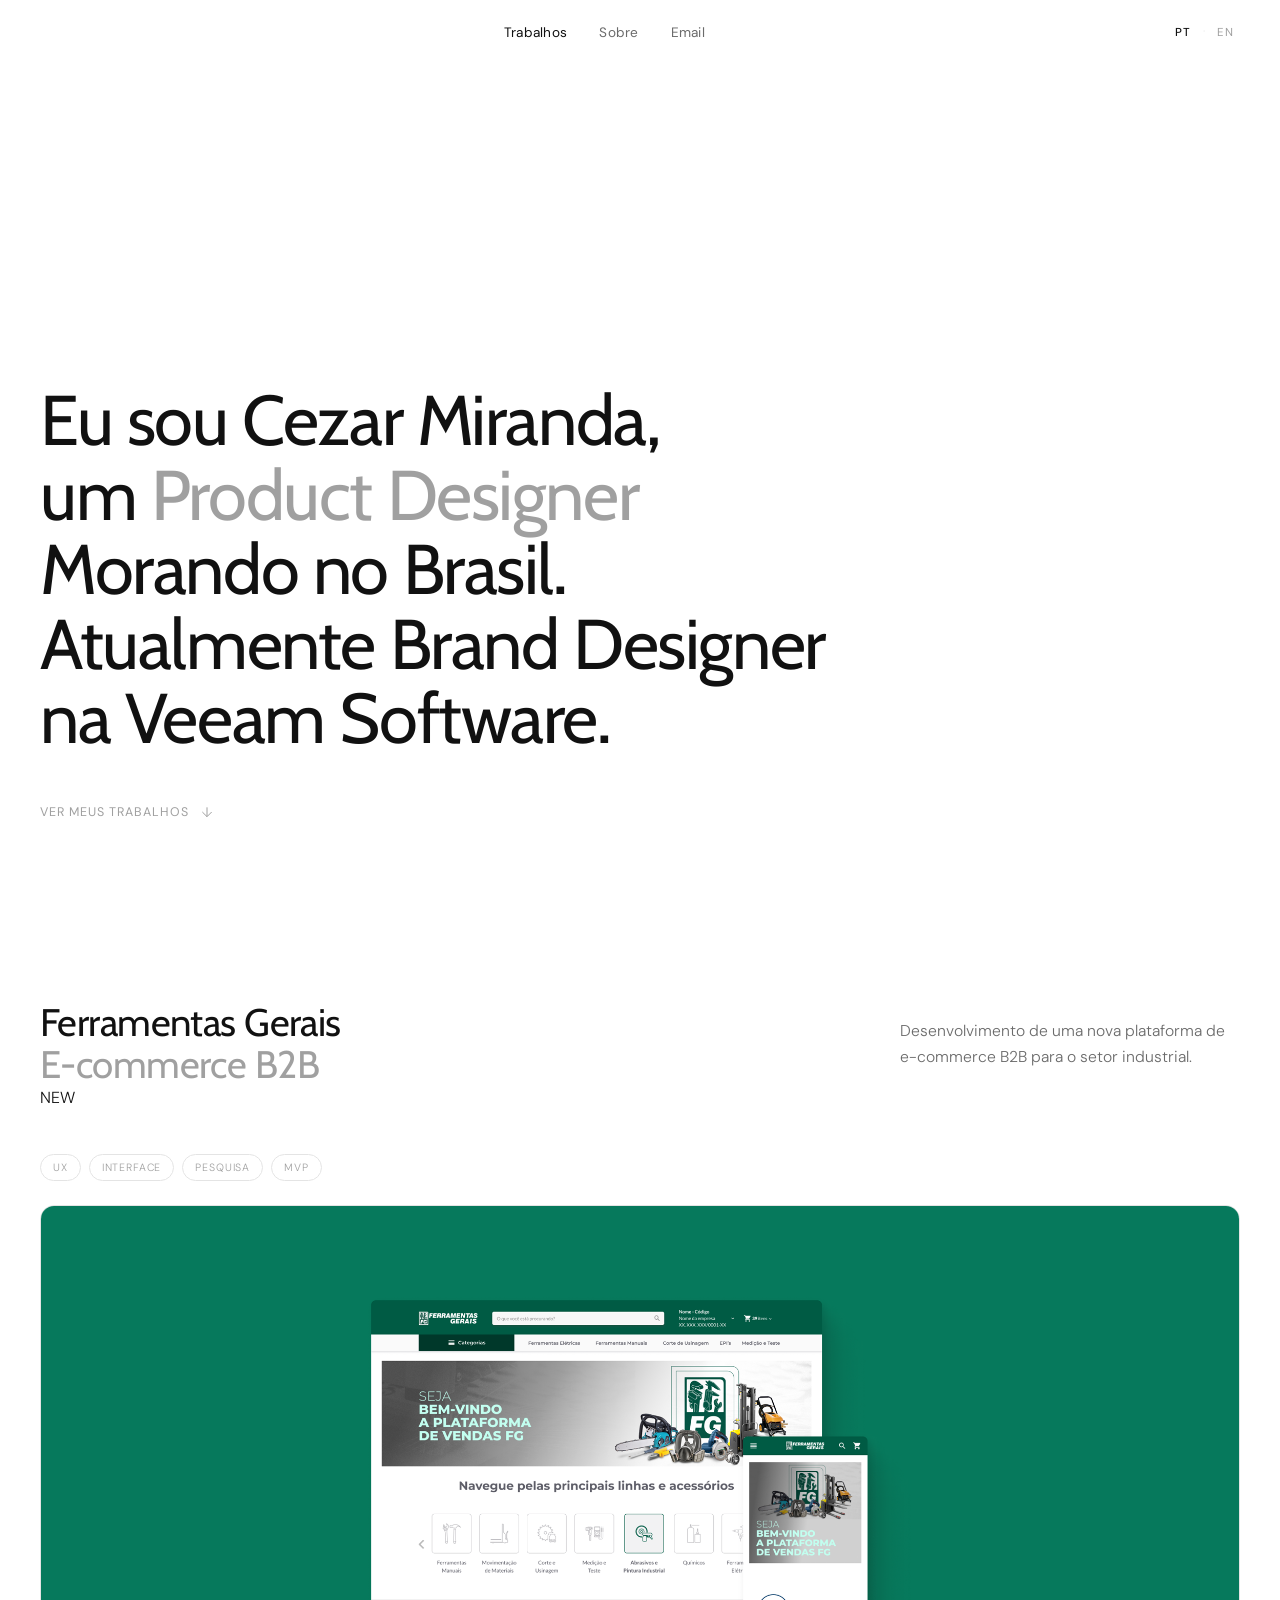
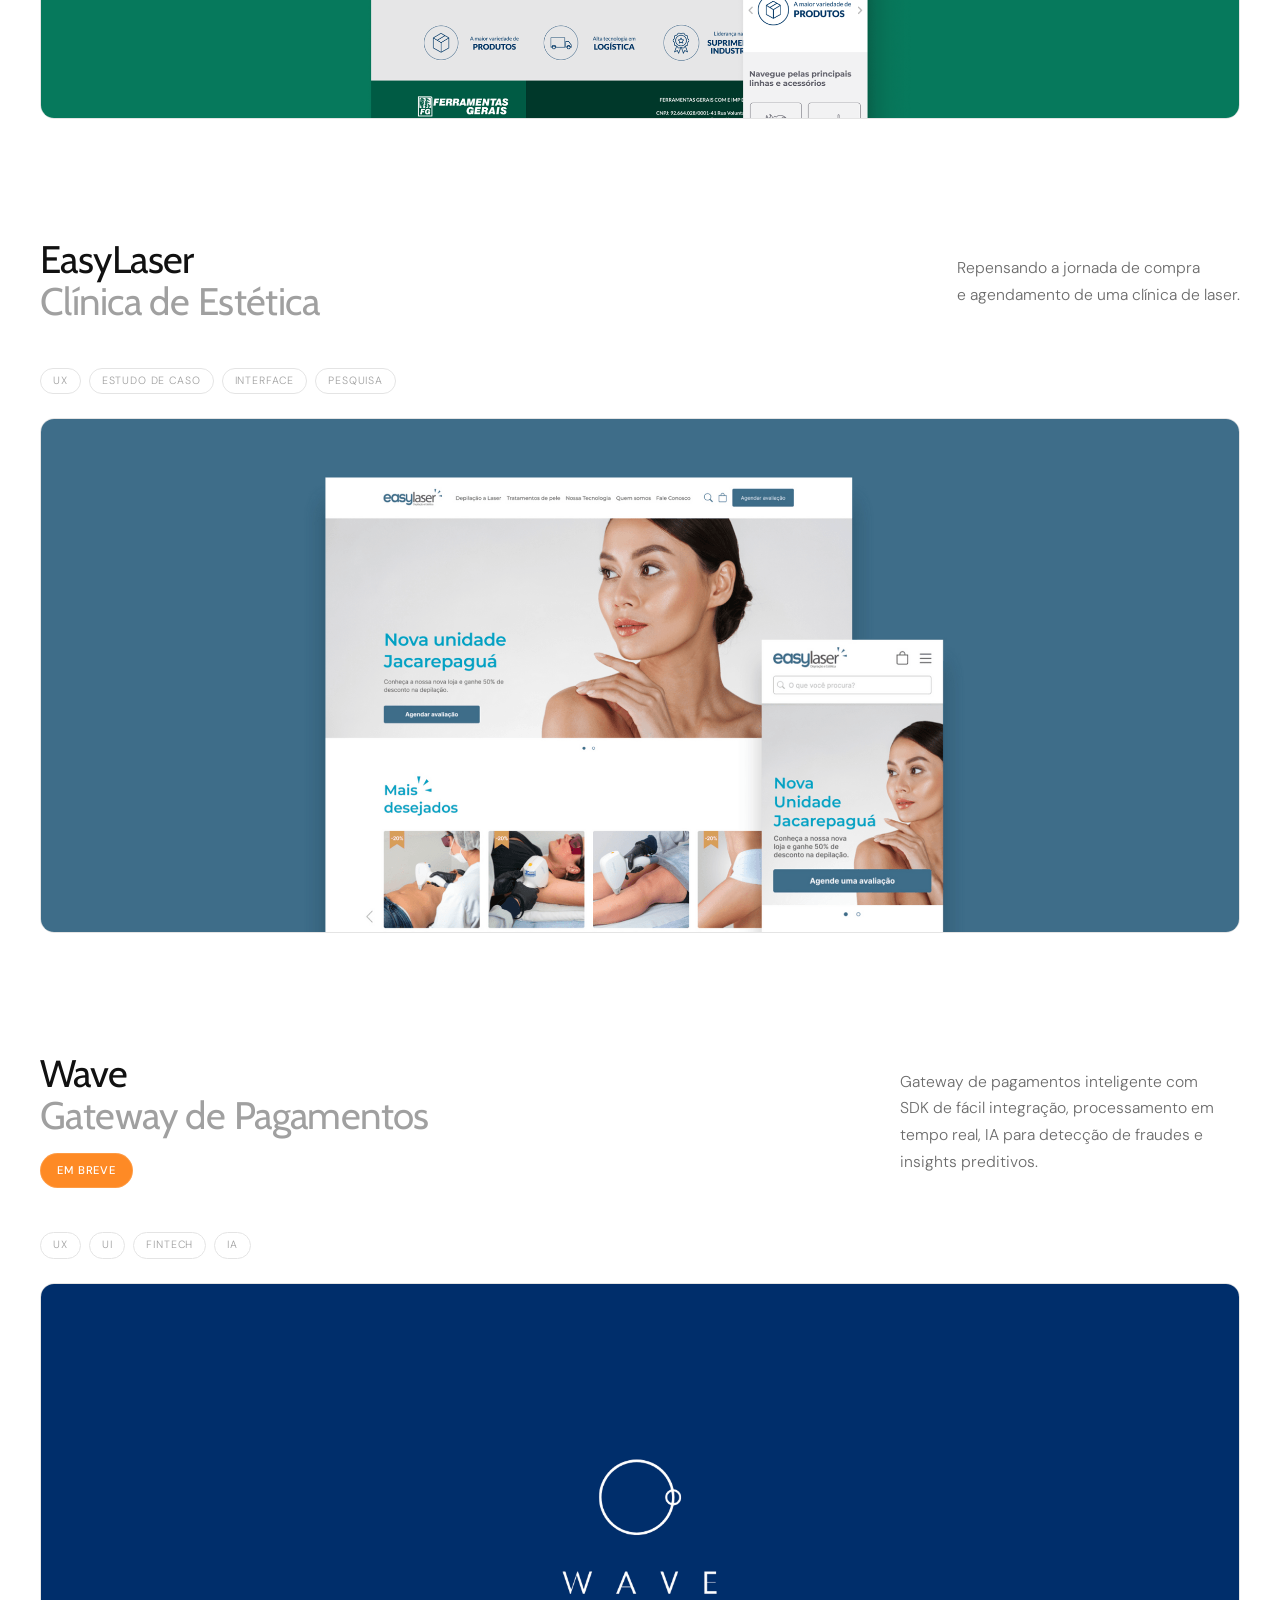
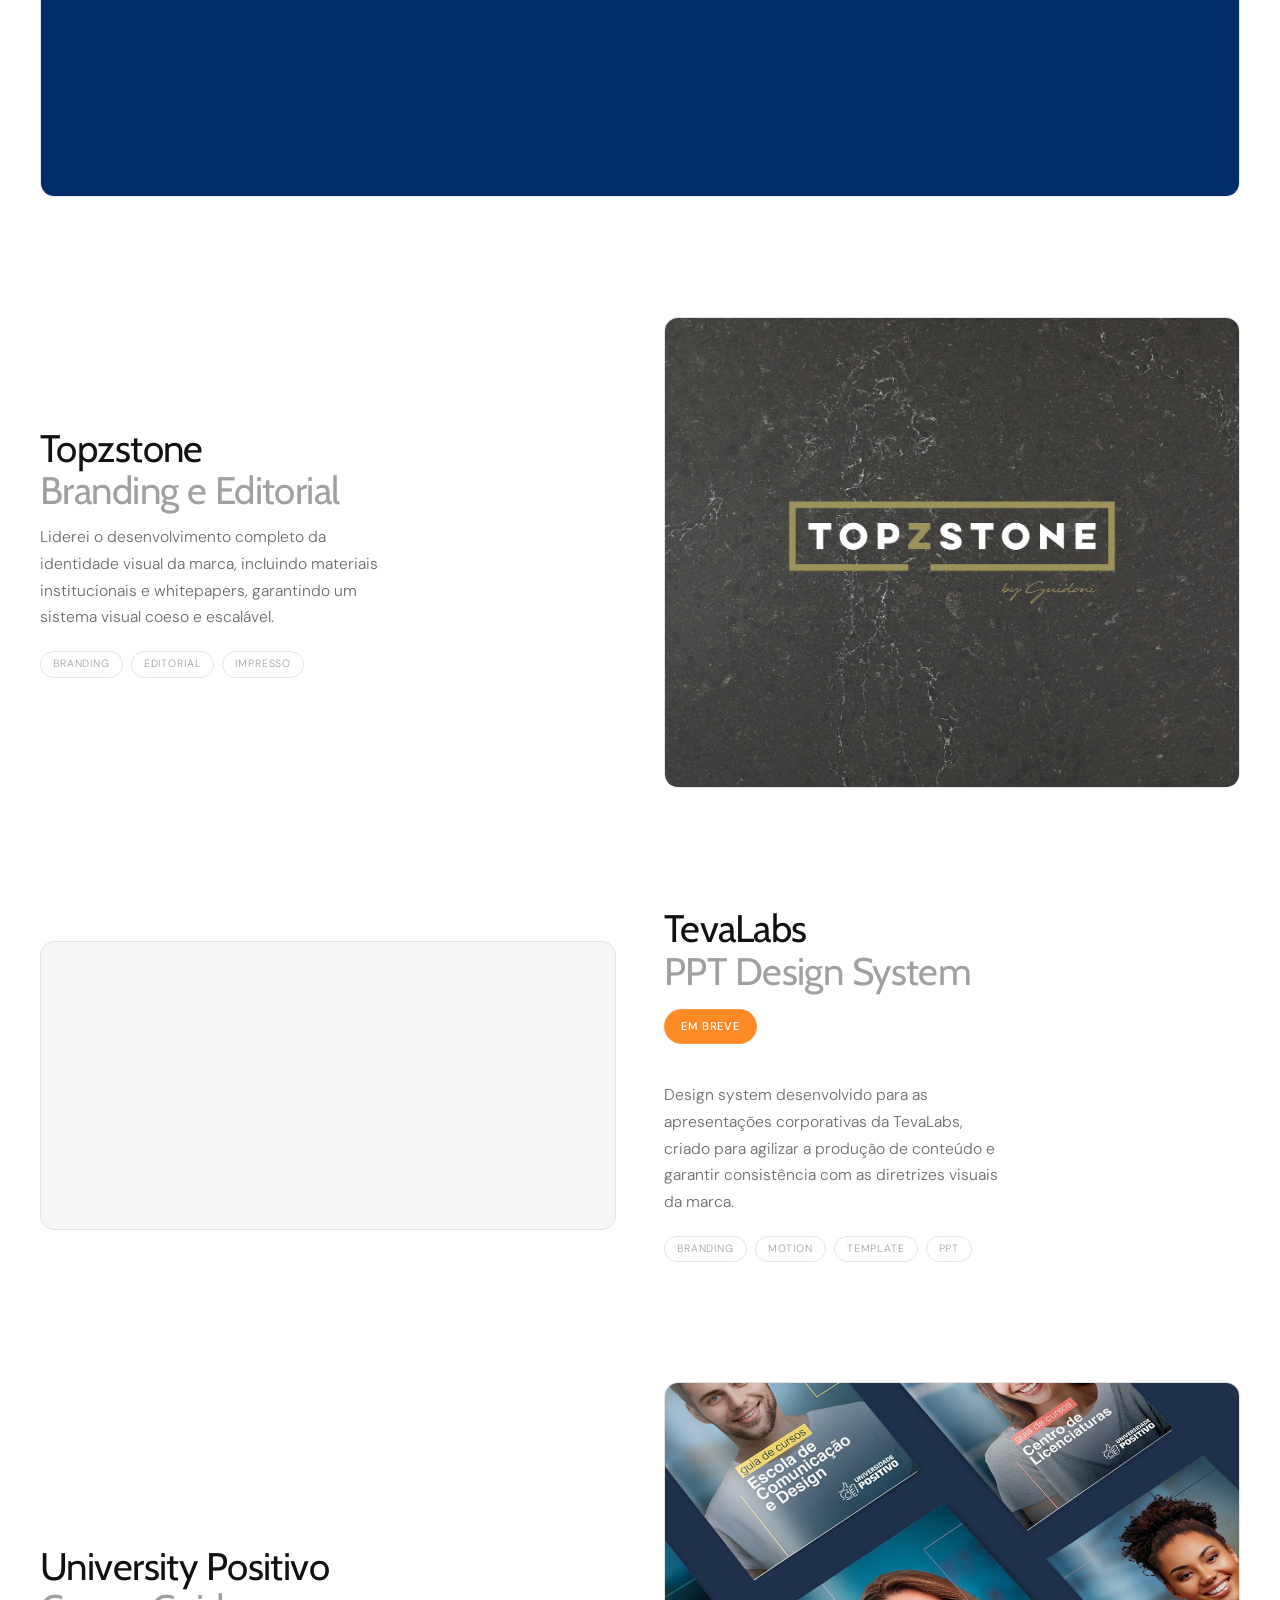
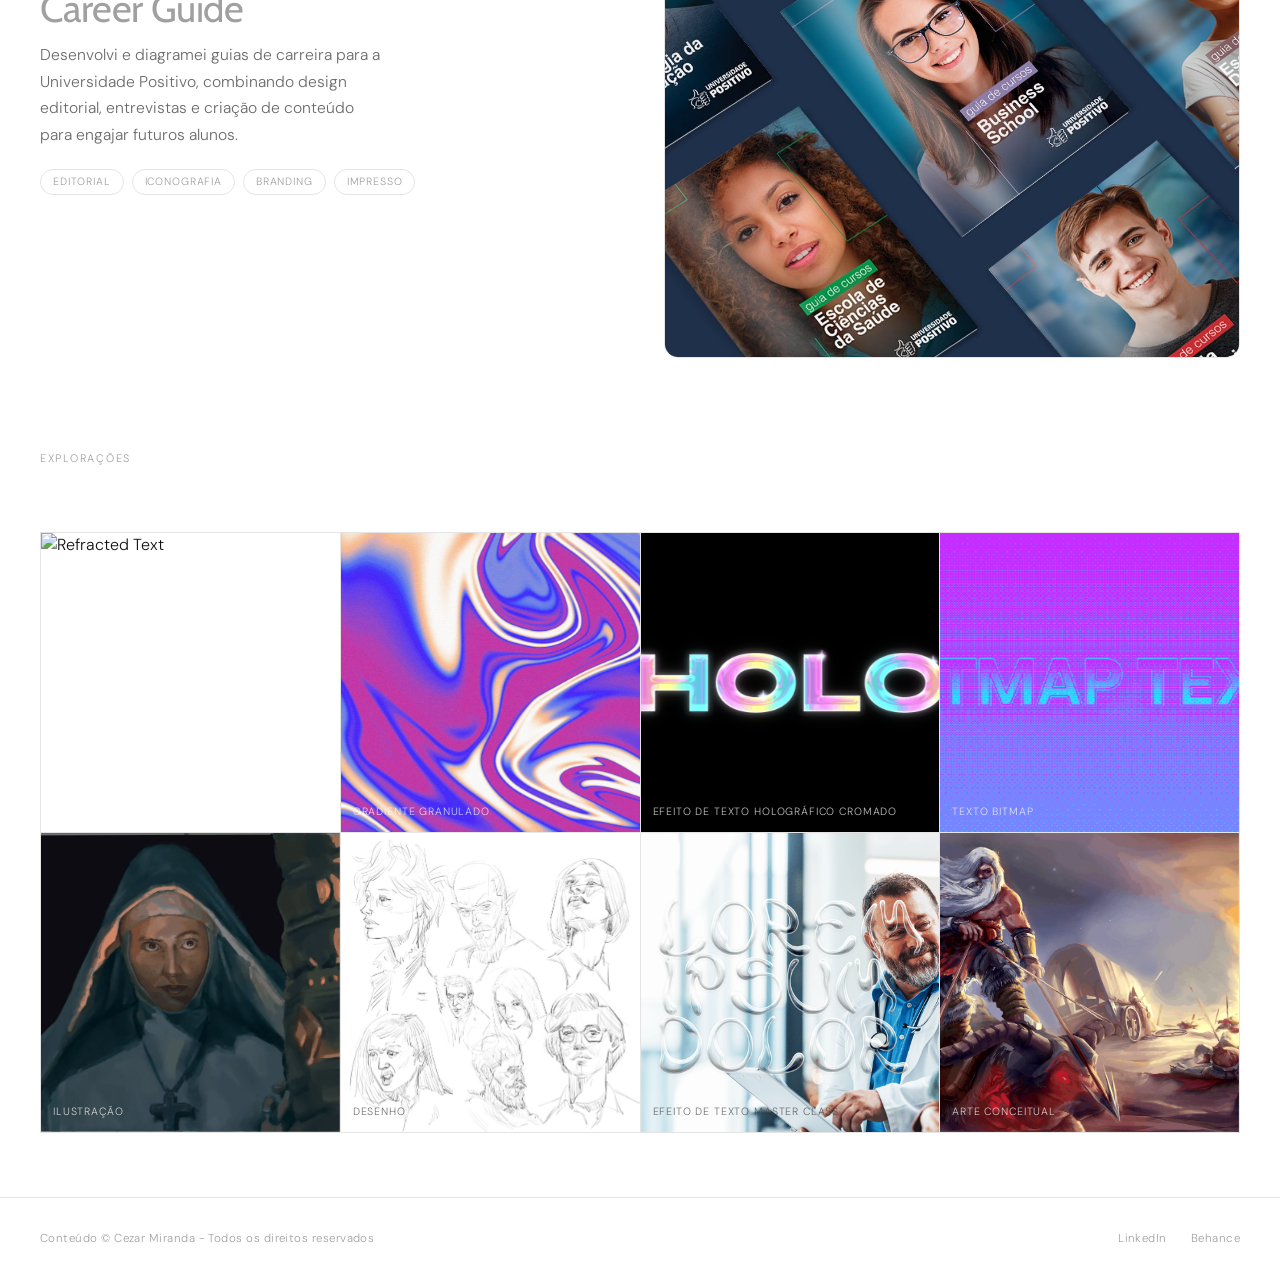
==== index.html @ 2b9a31f5 "Add files via upload" ====
<!DOCTYPE html><html lang="pt-BR"><head>
  <script>(function(){try{if((localStorage.getItem('lang')||'pt')==='en'){document.documentElement.classList.add('lang-en');document.documentElement.setAttribute('lang','en');}}catch(e){}})();</script>
  <link rel="icon" type="image/png" href="assets/img/favicon.ico">
  <meta charset="UTF-8">
  <meta name="viewport" content="width=device-width, initial-scale=1.0">
  <title>Cezar Miranda - Designer</title>

  <!-- Fontes -->
  <link rel="preconnect" href="https://fonts.googleapis.com">
  <link rel="preconnect" href="https://fonts.gstatic.com" crossorigin="">
  <link href="https://fonts.googleapis.com/css2?family=Cabin:wght@700&family=DM+Sans:ital,opsz,wght@0,9..40,300;0,9..40,400;0,9..40,500;1,9..40,300&display=swap" rel="stylesheet">

  <!-- CSS -->
  <link rel="stylesheet" href="assets/css/global.css">
  <link rel="stylesheet" href="assets/css/home.css">
</head>

<body>

  <!-- ─── NAV ──────────────────────────────────────────── -->
  <nav class="nav">
    <a href="index.html" class="nav__logo"></a>
    <ul class="nav__links">
      <li><a href="index.html" class="is-active"><span class="t-pt">Trabalhos</span><span class="t-en">Work</span></a></li>
      <li><a href="about.html"><span class="t-pt">Sobre</span><span class="t-en">About</span></a></li>
      <li><a href="mailto:cezar611@gmail.com">Email</a></li>
    </ul>
    <div class="lang-switch">
      <button type="button" data-lang="pt">PT</button>
      <span class="lang-switch__divider">·</span>
      <button type="button" data-lang="en">EN</button>
    </div>
    <button class="nav__hamburger" aria-label="Abrir menu">
      <span></span><span></span><span></span>
    </button>
  </nav>

  <div class="nav-mobile" id="mobileMenu">
    <a href="index.html"><span class="t-pt">Trabalhos</span><span class="t-en">Work</span></a>
    <a href="about.html"><span class="t-pt">Sobre</span><span class="t-en">About</span></a>
    <a href="mailto:cezar611@gmail.com">Email</a>
    <div class="lang-switch">
      <button type="button" data-lang="pt">PT</button>
      <span class="lang-switch__divider">·</span>
      <button type="button" data-lang="en">EN</button>
    </div>
  </div>

  <!-- ─── HERO ─────────────────────────────────────────── -->
  <section class="hero">
    <h1 class="hero__title t-serif-xl">
      <span class="t-pt">Eu sou Cezar Miranda,<br> um</span>
      <span class="t-en">I'm Cezar Miranda,<br> a</span>
      <span id="typing" class="highlight">Brand Designer</span>
      <span class="t-pt"><br>Morando no Brasil.
      Atualmente Brand Designer na Veeam Software.</span>
      <span class="t-en"><br>Living in Brazil.
      Currently a Brand Designer at Veeam Software.</span>
    </h1>
    <button class="hero__scroll" aria-label="Ver trabalhos">
      <span class="t-pt">Ver meus trabalhos</span>
      <span class="t-en">Explore my works</span>
      <svg viewBox="0 0 24 24" fill="none" stroke="currentColor" stroke-width="1.5" aria-hidden="true">
        <path d="M12 5v14M5 12l7 7 7-7"></path>
      </svg>
    </button>
  </section>

  <!-- ─── PROJECTS ──────────────────────────────────────── -->
  <p class="section-label" id="work"></p>
  <section class="projects">

    <!-- 01 - destaque full width -->
    <a href="pages/case_ferramentasgerais.html" class="project-item project-item--featured reveal">
      <div class="project-item__meta">
        <div>

          <h2 class="project-item__title t-serif-md">Ferramentas Gerais <br>
            <span class="highlight t-pt">E-commerce B2B</span>
            <span class="highlight t-en">B2B E-commerce</span>
          </h2>
          <span class="new-badge">NEW</span>
        </div>
        <p class="project-item__desc t-pt">Desenvolvimento de uma nova plataforma de e-commerce B2B para o setor industrial.</p>
        <p class="project-item__desc t-en">Built a new B2B e-commerce platform for the industrial sector.</p>
      </div>
      <div class="project-item__tags">
        <span class="tag">UX</span>
        <span class="tag">Interface</span>
        <span class="tag t-pt">Pesquisa</span>
        <span class="tag t-en">Research</span>
        <span class="tag">MVP</span>
      </div>
      <div class="placeholder">
        <img src="assets/img/punch_out_header.png" alt="Projeto">
      </div>


    </a>

    <!-- 02 - destaque full width -->
    <a href="pages/case_easylaser.html" class="project-item project-item--featured reveal">
      <div class="project-item__meta">

        <div>
          <h2 class="project-item__title t-serif-md">EasyLaser<br>
            <span class="highlight t-pt">Clínica de Estética</span>
            <span class="highlight t-en">Aesthetics Clinic</span>
          </h2>
        </div>

        <p class="project-item__desc t-pt">
          Repensando a jornada de compra<br>e agendamento de uma clínica de laser.
        </p>
        <p class="project-item__desc t-en">
          Rethinking the purchase and booking<br>journey for a laser aesthetics clinic.
        </p>

      </div>
      <div class="project-item__tags">
        <span class="tag">UX</span>
        <span class="tag t-pt">Estudo de Caso</span>
        <span class="tag t-en">Study Case</span>
        <span class="tag">Interface</span>
        <span class="tag t-pt">Pesquisa</span>
        <span class="tag t-en">Research</span>

      </div>
      <div class="placeholder">
        <img src="assets/img/image_header.png" alt="Projeto">
      </div>
    </a>

    <!-- 03 - destaque full width -->
    <a href="pages/case_wave.html" class="project-item project-item--featured is-soon reveal">
      <div class="project-item__meta">

        <div>
          <h2 class="project-item__title t-serif-md">Wave <br>
            <span class="highlight t-pt">Gateway de Pagamentos</span>
            <span class="highlight t-en">Payment Gateway</span>
          </h2>
          <span class="soon-badge"><span class="t-pt">Em breve</span><span class="t-en">Soon</span></span>
        </div>

        <p class="project-item__desc t-pt">
          Gateway de pagamentos inteligente com SDK de fácil integração, processamento em tempo real, IA para detecção de fraudes e insights preditivos.
        </p>
        <p class="project-item__desc t-en">
          An intelligent payment gateway with an easy-to-integrate SDK, real-time
          processing, AI-powered fraud detection, and predictive insights.
        </p>

      </div>
      <div class="project-item__tags">
        <span class="tag">UX</span>
        <span class="tag">UI</span>
        <span class="tag">Fintech</span>
        <span class="tag t-pt">IA</span>
        <span class="tag t-en">AI</span>
      </div>
      <div class="placeholder">
        <img src="assets/img/wave_header.png" alt="Projeto">
      </div>
    </a>

    <!-- 04 -->
    <a href="pages/case_topzstone.html" class="project-item reveal">
      <div class="project-item__meta">
        <h2 class="project-item__title t-serif-md">Topzstone <br>
          <span class="highlight t-pt">Branding e Editorial</span>
          <span class="highlight t-en">Branding and Editorial</span>
        </h2>
        <p class="project-item__desc t-pt">Liderei o desenvolvimento completo da identidade visual da marca, incluindo materiais institucionais e whitepapers, garantindo um sistema visual coeso e escalável.</p>
        <p class="project-item__desc t-en">Led the full visual identity development for the brand, including collaterals and
          whitepapers, ensuring a cohesive and scalable visual system.</p>
        <div class="project-item__tags">
          <span class="tag t-pt">Branding</span>
          <span class="tag t-en">Branding</span>
          <span class="tag t-pt">Editorial</span>
          <span class="tag t-en">Editorial</span>
          <span class="tag t-pt">Impresso</span>
          <span class="tag t-en">Print</span>
        </div>
      </div>
      <div class="placeholder">
        <img src="assets/img/topsztone_01.jpg" alt="Projeto">

      </div>
    </a>

    <!-- 05 - imagem à esquerda -->
    <a href="pages/case_tevalabs.html" class="project-item project-item--img-first is-soon reveal">
      <div class="placeholder">
        <video autoplay="" muted="" loop="" playsinline="">
          <source src="assets/img/deck_review_case.mp4" type="video/mp4">
        </video>
      </div>
      <div class="project-item__meta">

        <h2 class="project-item__title t-serif-md">TevaLabs<br><span class="highlight">PPT Design System</span> </h2>
        <span class="soon-badge"><span class="t-pt">Em breve</span><span class="t-en">Soon</span></span>
        <p class="project-item__desc t-pt"><br>Design system desenvolvido para as apresentações corporativas da TevaLabs, criado para agilizar a produção de conteúdo e garantir consistência com as diretrizes visuais da marca.</p>
        <p class="project-item__desc t-en"><br>Design system developed for TevaLabs corporate presentations, created to
          streamline content production while ensuring consistency with the brand's visual guidelines.</p>
        <div class="project-item__tags">
          <span class="tag t-pt">Branding</span>
          <span class="tag t-en">Branding</span>
          <span class="tag t-pt">Motion</span>
          <span class="tag t-en">Motion</span>
          <span class="tag t-pt">Template</span>
          <span class="tag t-en">Template</span>
          <span class="tag">PPT</span>
        </div>
      </div>
    </a>

    <!-- 06 -->
    <a href="pages/case_positivo.html" class="project-item reveal">
      <div class="project-item__meta">

        <h2 class="project-item__title t-serif-md">University Positivo <br><span class="highlight">Career Guide</span>
        </h2>
        <p class="project-item__desc t-pt">Desenvolvi e diagramei guias de carreira para a Universidade Positivo, combinando design editorial, entrevistas e criação de conteúdo para engajar futuros alunos.</p>
        <p class="project-item__desc t-en">Designed and developed course guides for Universidade Positivo, combining
          editorial design, interviews, and content creation to engage prospective students.</p>
        <div class="project-item__tags">
          <span class="tag t-pt">Editorial</span>
          <span class="tag t-en">Editorial</span>
          <span class="tag t-pt">Iconografia</span>
          <span class="tag t-en">Iconography</span>
          <span class="tag">Branding</span>
          <span class="tag t-pt">Impresso</span>
          <span class="tag t-en">Print</span>
        </div>
      </div>
      <div class="placeholder">
        <img src="assets/img/positivo_01.jpg" alt="Positivo">
      </div>
    </a>
  </section>

  <!-- ─── VISUAL FEED ────────────────────────────────────── -->
  <div class="reveal">
    <p class="section-label t-pt">Explorações</p>
    <p class="section-label t-en">Explorations</p>
  </div>
  <section class="feed">
    <div class="feed__grid">
      <div class="feed__cell reveal">
        <div class="feed__cell-bg">

          <img src="assets/img/refracted_text.png" alt="Refracted Text">

        </div><span class="feed__cell-label t-pt">Texto Refratado</span><span class="feed__cell-label t-en">Refracted text</span>

      </div>
      <div class="feed__cell reveal">
        <div class="feed__cell-bg">
          <img src="assets/img/grainy_gradient_short_simple.png" alt="Grainy Gradient">

        </div><span class="feed__cell-label t-pt">Gradiente Granulado</span><span class="feed__cell-label t-en">Grainy Gradient</span>
      </div>
      <div class="feed__cell reveal">
        <div class="feed__cell-bg">
          <img src="assets/img/holographic_%20chrome_text%20Effect.png" alt="Holographic Chrome Text Effect">

        </div><span class="feed__cell-label t-pt">Efeito de Texto Holográfico Cromado</span><span class="feed__cell-label t-en">Holographic Chrome Text Effect</span>
      </div>
      <div class="feed__cell reveal">
        <div class="feed__cell-bg">
          <img src="assets/img/bitmap_text.png" alt="bitmap text">

        </div><span class="feed__cell-label t-pt">Texto Bitmap</span><span class="feed__cell-label t-en">Bitmap Text</span>
      </div>
      <div class="feed__cell reveal">
        <div class="feed__cell-bg">
          <img src="assets/img/11_movie%20copy.png" alt="Refracted Text">

        </div><span class="feed__cell-label t-pt">Ilustração</span><span class="feed__cell-label t-en">Illustration</span>
      </div>
      <div class="feed__cell reveal">
        <div class="feed__cell-bg">
          <img src="assets/img/draw.png" alt="Draw">

        </div><span class="feed__cell-label t-pt" style="color: rgb(66, 66, 66);">Desenho</span><span class="feed__cell-label t-en" style="color: rgb(66, 66, 66);">Draw</span>
      </div>
      <div class="feed__cell reveal">
        <div class="feed__cell-bg">
          <img src="assets/img/master_class_text_effect%201.png" alt="master_class_text_effect 1">

        </div><span class="feed__cell-label t-pt" style="color: rgb(66, 66, 66);">Efeito de Texto Master Class</span><span class="feed__cell-label t-en" style="color: rgb(66, 66, 66);">Master Class Text Effect</span>
      </div>
      <div class="feed__cell reveal">
        <div class="feed__cell-bg">
          <img src="assets/img/anao.png" alt="Concept art">

        </div><span class="feed__cell-label t-pt">Arte Conceitual</span><span class="feed__cell-label t-en">Concept art</span>
      </div>
    </div>
  </section>

  <!-- ─── FOOTER ────────────────────────────────────────── -->
  <footer class="footer reveal">
    <p class="t-pt">Conteúdo © Cezar Miranda - Todos os direitos reservados</p>
    <p class="t-en">Content © Cezar Miranda - All rights reserved</p>
    <ul class="footer__links">
      <li><a href="https://www.linkedin.com/in/cezarrm/">LinkedIn</a></li>
      <li><a href="https://www.behance.net/cezarrm">Behance</a></li>
    </ul>
  </footer>
  <div class="lightbox" id="lightbox">
    <button type="button" class="lightbox__close" aria-label="Fechar">
      <svg viewBox="0 0 24 24" fill="none" stroke="currentColor" stroke-width="1.5" aria-hidden="true">
        <path d="M6 6l12 12M18 6L6 18"></path>
      </svg>
    </button>
    <img src="" alt="">
  </div>
  <div class="cursor-progress">
    <span class="t-pt">Em breve</span>
    <span class="t-en">Soon</span>
  </div>
  <script src="assets/js/main.js"></script>
  <script src="assets/js/i18n.js"></script>
</body></html>
---- assets/css/global.css ----
/* ============================================================
   global.css — Base compartilhada entre todas as páginas
   ============================================================ */

/* ─── RESET ──────────────────────────────────────────────── */
*,
*::before,
*::after {
  box-sizing: border-box;
  margin: 0;
  padding: 0;
}

/* ─── TOKENS ─────────────────────────────────────────────── */
:root {
  /* Cores */
  --bg: #FFFFFF;
  --bg-subtle: #F7F7F7;
  --bg-muted: #EFEFEF;
  --border: #E4E4E4;
  --text: #111111;
  --text-sec: #6B6B6B;
  --text-ter: #A0A0A0;

  /* Tipografia */
  --serif: 'Cabin', sans-serif;
  --sans: 'DM Sans', system-ui, sans-serif;

  /* Espaçamento base */
  --pad-x: 2.5rem;
  --pad-x-md: 1.75rem;
  --pad-x-sm: 1.25rem;
}

/* ─── BASE ───────────────────────────────────────────────── */
html {
  font-size: 16px;
  scroll-behavior: smooth;
}

body {
  background: var(--bg);
  color: var(--text);
  font-family: var(--sans);
  font-weight: 300;
  line-height: 1.5;
  -webkit-font-smoothing: antialiased;
  -moz-osx-font-smoothing: grayscale;
}

a {
  color: inherit;
  text-decoration: none;
}

/* evita viúvas/órfãs no texto (progressive enhancement — navegadores
   sem suporte simplesmente ignoram, sem quebrar nada) */
h1, h2, h3, h4 {
  text-wrap: balance;
}

p {
  text-wrap: pretty;
}

img {
  display: block;
  max-width: 100%;
}

/* ─── TYPOGRAPHY ─────────────────────────────────────────── */
.t-eyebrow {
  font-size: 0.72rem;
  letter-spacing: 0.14em;
  text-transform: uppercase;
  color: var(--text-ter);
}

.t-label {
  font-size: 0.68rem;
  letter-spacing: 0.16em;
  text-transform: uppercase;
  color: var(--text-ter);
}

.t-serif-xl {
  font-family: var(--serif);
  font-size: clamp(2.6rem, 5.5vw, 5.2rem);
  font-weight: 400;
  line-height: 1.06;
  letter-spacing: -0.02em;
}

.t-serif-lg {
  font-family: var(--serif);
  font-size: clamp(2.2rem, 4.5vw, 4.2rem);
  font-weight: 400;
  line-height: 1.06;
  letter-spacing: -0.02em;
}

.t-serif-md {
  font-family: var(--serif);
  font-size: clamp(1.7rem, 3vw, 2.8rem);
  font-weight: 400;
  line-height: 1.1;
  letter-spacing: -0.015em;
}

.t-serif-sm {
  font-family: var(--serif);
  font-size: clamp(1.35rem, 2.2vw, 1.9rem);
  font-weight: 400;
  line-height: 1.2;
  letter-spacing: -0.01em;
}

/* ─── NAV ────────────────────────────────────────────────── */
.nav {
  position: fixed;
  top: 0;
  left: 0;
  right: 0;
  z-index: 100;
  display: flex;
  justify-content: space-between;
  align-items: center;
  padding: 1.25rem var(--pad-x);
  background: rgba(255, 255, 255, 0.9);
  backdrop-filter: blur(12px);
  -webkit-backdrop-filter: blur(12px);
  border: none;
}

.nav__logo {
  font-family: var(--serif);
  font-size: 1rem;
  letter-spacing: -0.01em;
  color: var(--text);
}

.nav__back {
  display: inline-flex;
  align-items: center;
  gap: 0.5rem;
  font-size: 0.85rem;
  font-weight: 400;
  color: var(--text-sec);
  transition: color 0.2s, gap 0.2s;
}

.nav__back:hover {
  color: var(--text);
  gap: 0.8rem;
}

.nav__back svg {
  width: 14px;
  height: 14px;
  flex-shrink: 0;
}

.nav__links {
  display: flex;
  gap: 2rem;
  list-style: none;
}

.nav__links a {
  font-size: 0.85rem;
  font-weight: 400;
  letter-spacing: 0.02em;
  color: var(--text-sec);
  transition: color 0.2s;
}

.nav__links a:hover,
.nav__links a.is-active {
  color: var(--text);
}

/* Hamburger */
.nav__hamburger {
  display: none;
  flex-direction: column;
  gap: 5px;
  cursor: pointer;
  padding: 4px;
  background: none;
  border: none;
}

.nav__hamburger span {
  display: block;
  width: 22px;
  height: 1.5px;
  background: var(--text);
  transition: transform 0.3s, opacity 0.3s;
}

.nav__hamburger.is-open span:nth-child(1) {
  transform: translateY(6.5px) rotate(45deg);
}

.nav__hamburger.is-open span:nth-child(2) {
  opacity: 0;
}

.nav__hamburger.is-open span:nth-child(3) {
  transform: translateY(-6.5px) rotate(-45deg);
}

/* Mobile menu overlay */
.nav-mobile {
  display: none;
  position: fixed;
  top: 57px;
  left: 0;
  right: 0;
  background: var(--bg);
  border: none;
  padding: 1.5rem var(--pad-x-sm);
  z-index: 99;
  flex-direction: column;
  gap: 1.2rem;
}

.nav-mobile.is-open {
  display: flex;
}

.nav-mobile a {
  font-size: 1rem;
  color: var(--text-sec);
  transition: color 0.2s;
}

.nav-mobile a:hover {
  color: var(--text);
}

/* ─── I18N (troca de idioma EN / PT-BR) ──────────────────── */
/* Nunca sobrescreve o display do idioma ativo — só esconde o
   inativo — para não quebrar display:block/flex definidos por
   outras classes (ex: .case-meta__label, .tag). */
html:not(.lang-en) .t-en { display: none !important; }
html.lang-en .t-pt { display: none !important; }

.lang-switch {
  display: flex;
  align-items: center;
  gap: 0.35rem;
  font-size: 0.72rem;
  letter-spacing: 0.06em;
  color: var(--text-ter);
}

.lang-switch button {
  background: none;
  border: none;
  padding: 0.2rem 0.4rem;
  font-family: var(--sans);
  font-size: 0.72rem;
  letter-spacing: 0.06em;
  color: var(--text-ter);
  cursor: pointer;
  transition: color 0.2s;
}

.lang-switch button:hover {
  color: var(--text);
}

.lang-switch button.is-active {
  color: var(--text);
  font-weight: 500;
}

.lang-switch__divider {
  color: var(--border);
}

.nav-mobile .lang-switch {
  padding-top: 0.4rem;
  border-top: 1px solid var(--border);
  margin-top: 0.4rem;
}

/* ─── FOOTER ─────────────────────────────────────────────── */
.footer {
  padding: 2rem var(--pad-x);
  display: flex;
  justify-content: space-between;
  align-items: center;
  border-top: 1px solid var(--border);
  font-size: 0.72rem;
  color: var(--text-ter);
  letter-spacing: 0.04em;
  flex-wrap: wrap;
  gap: 1rem;
}

.footer__links {
  display: flex;
  gap: 1.5rem;
  list-style: none;
}

.footer__links a {
  transition: color 0.2s;
}

.footer__links a:hover {
  color: var(--text);
}

/* ─── SECTION LABEL ──────────────────────────────────────── */
.section-label {
  font-size: 0.68rem;
  letter-spacing: 0.16em;
  text-transform: uppercase;
  color: var(--text-ter);
  padding: 2rem var(--pad-x) 0.6rem;
  border: none;
}

/* ─── PLACEHOLDER (shared across pages) ─────────────────── */
.placeholder {
  position: relative;
  width: 100%;
  background: var(--bg-subtle);
  border: 1px solid var(--border);
  display: flex;
  align-items: center;
  justify-content: center;
  text-align: center;
  border-radius: 14px;
  overflow: hidden;
}

.placeholder img,
.placeholder video {
  width: 100%;
  height: 100%;
  object-fit: cover;
  transition: transform 0.6s cubic-bezier(.19, 1, .22, 1);
}

.placeholder span {
  font-size: 0.66rem;
  letter-spacing: 0.1em;
  text-transform: uppercase;
  color: var(--text-ter);
}

.case-media {
  width: 100%;
  border-radius: 24px;
  overflow: hidden;
}

.case-media video {
  width: 100%;
  height: auto;
  display: block;
  object-fit: cover;
}

video {
  width: 100%;
  height: 100%;
  object-fit: cover;
  display: flex;
}

.highlight {
  color: var(--text-ter);
}

/* ─── TAG (pill label) ───────────────────────────────────── */
.tag {
  display: inline-flex;
  align-items: center;
  gap: 0.35rem;
  font-size: 0.66rem;
  letter-spacing: 0.08em;
  text-transform: uppercase;
  padding: 0.28rem 0.75rem;
  border: 1px solid var(--border);
  color: var(--text-ter);
  border-radius: 100px;
}

.tag__icon {
  width: 12px;
  height: 12px;
  flex-shrink: 0;
}

/* ─── REVEAL ANIMATION ───────────────────────────────────── */
.reveal {
  opacity: 0;
  transform: translateY(22px);
  transition: opacity 0.65s ease, transform 0.65s ease;
}

.reveal.is-visible {
  opacity: 1;
  transform: translateY(0);
}

@media (max-width: 768px) {
  .placeholder {
    aspect-ratio: 1 / 1;
    height: auto;
  }
}

/* ─── LIGHTBOX (imagens em tela cheia) ───────────────────── */
.lightbox {
  position: fixed;
  inset: 0;

  display: flex;
  align-items: center;
  justify-content: center;

  background: rgba(0, 0, 0, 0.92);

  opacity: 0;
  pointer-events: none;

  z-index: 9999;

  transition:
    opacity 0.45s ease,
    backdrop-filter 0.45s ease;

  backdrop-filter: blur(0px);
}

.lightbox.active {
  opacity: 1;
  pointer-events: auto;

  backdrop-filter: blur(10px);
}

.lightbox img {
  width: auto;
  max-width: 90vw;
  max-height: 90vh;

  object-fit: contain;

  transform: scale(0.92);
  opacity: 0;

  transition:
    transform 0.6s cubic-bezier(.19, 1, .22, 1),
    opacity 0.4s ease;

  box-shadow:
    0 40px 120px rgba(0, 0, 0, 0.35);
}

.lightbox.active img {
  transform: scale(1);
  opacity: 1;
}

.lightbox__close {
  position: absolute;
  top: 24px;
  right: 24px;

  width: 44px;
  height: 44px;
  border-radius: 50%;
  border: none;

  background: rgba(255, 255, 255, 0.1);
  color: #fff;

  display: flex;
  align-items: center;
  justify-content: center;
  cursor: pointer;

  opacity: 0;
  transform: translateY(-8px);

  transition:
    opacity 0.3s ease,
    transform 0.3s ease,
    background 0.2s ease;
}

.lightbox__close svg {
  width: 20px;
  height: 20px;
}

.lightbox__close:hover {
  background: rgba(255, 255, 255, 0.2);
}

.lightbox.active .lightbox__close {
  opacity: 1;
  transform: translateY(0);
  transition-delay: 0.15s;
}

@media (max-width: 600px) {
  .lightbox__close {
    top: 16px;
    right: 16px;
  }
}

/* ─── RESPONSIVE ─────────────────────────────────────────── */
@media (max-width: 900px) {
  .nav {
    padding: 1.1rem var(--pad-x-md);
  }

  .section-label {
    padding-left: var(--pad-x-md);
    padding-right: var(--pad-x-md);
  }

  .footer {
    padding: 1.75rem var(--pad-x-md);
  }
}

@media (max-width: 600px) {
  .nav {
    padding: 1rem var(--pad-x-sm);
  }

  .nav__links {
    display: none;
  }

  .nav__hamburger {
    display: flex;
  }

  .section-label {
    padding: 1.5rem var(--pad-x-sm) 0.5rem;
  }

  .footer {
    padding: 1.5rem var(--pad-x-sm);
    flex-direction: column;
    align-items: flex-start;
  }
}
---- assets/css/home.css ----
/* ============================================================
   home.css — Estilos da página inicial (index.html)
   ============================================================ */

/* ─── HERO ───────────────────────────────────────────────── */
.hero {
  min-height: 100svh;
  display: flex;
  flex-direction: column;
  justify-content: flex-end;
  padding: 0 var(--pad-x) 5rem;
  border: none;
}



.hero__title {
  max-width: 860px;
  color: var(--text);
  opacity: 0;
  transform: translateY(18px);
  animation: fadeUp 0.7s ease 0.22s forwards;
}

.hero__title em {
  font-style: italic;
  color: var(--text-ter);
}

.hero__scroll {
  margin-top: 3rem;
  display: inline-flex;
  align-items: center;
  gap: 0.6rem;
  font-size: 0.78rem;
  letter-spacing: 0.08em;
  text-transform: uppercase;
  color: var(--text-ter);
  cursor: pointer;
  transition: gap 0.3s, color 0.2s;
  background: none;
  border: none;
  font-family: var(--sans);
  opacity: 0;
  transform: translateY(18px);
  animation: fadeUp 0.7s ease 0.36s forwards;
}

.hero__scroll:hover {
  gap: 1rem;
  color: var(--text-sec);
}

.hero__scroll svg {
  width: 16px;
  height: 16px;
  animation: bounce 2.2s ease-in-out infinite;
}

/* ─── PROJECTS ───────────────────────────────────────────── */
.projects {
  padding: 0 var(--pad-x);
  border: none;
}

@media (max-width: 768px) {
  .hero {
    justify-content: center;
    /* ou flex-start */
    padding-top: 120px;
  }
}

.project-item {
  display: grid;
  grid-template-columns: 1fr 1fr;
  gap: 3rem;
  padding: 3.75rem 0;
  border: none;
  align-items: center;
  text-decoration: none;
  color: inherit;
  transition: opacity 0.22s;
}

/* bloqueados ("em breve"): mantém o dimming atual */
.project-item.is-soon:hover {
  opacity: 0.56;
}

/* liberados: zoom na imagem, sem esmaecer o card */
.project-item:not(.is-soon):hover .placeholder img,
.project-item:not(.is-soon):hover .placeholder video {
  transform: scale(1.06);
}

.project-item--featured {
  grid-template-columns: 1fr;
  gap: 1.5rem;
}

.project-item--featured .project-item__meta {
  display: flex;
  flex-direction: row;
  align-items: baseline;
  justify-content: space-between;
  gap: 2rem;
}

.project-item--featured .placeholder {
  aspect-ratio: 21 / 9;
}

.project-item__title {
  color: var(--text);
}

.project-item__desc {
  font-size: 0.98rem;
  color: var(--text-sec);
  max-width: 340px;
  line-height: 1.7;
  margin-top: 0.75rem;
}

.project-item__tags {
  display: flex;
  flex-wrap: wrap;
  gap: 0.5rem;
  margin-top: 1.25rem;
}

/* ─── VISUAL FEED ────────────────────────────────────────── */
.feed {
  padding: 2rem var(--pad-x) 4rem;
  border: none;
}

.feed__grid {
  display: grid;
  grid-template-columns: repeat(4, 1fr);
  gap: 1px;
  background: var(--border);
  margin-top: 1.5rem;
  border: 1px solid var(--border);
}

.soon-badge {
  display: inline-flex;
  align-items: center;

  margin-top: 1rem;
  padding: 0.5rem 1rem;
  border-radius: 999px;

  background: #FE8A25;
  border: 1px solid rgba(255, 255, 255, 0.14);

  color: #fff;

  font-size: 0.7rem;
  font-weight: 500;

  text-transform: uppercase;
  letter-spacing: 0.08em;

  animation: pulseSoon 1.8s ease-in-out infinite;
}

@keyframes pulseSoon {

  0%,
  100% {
    opacity: .45;
  }

  50% {
    opacity: 1;
  }
}


/* =========================
   CARD
========================= */

.feed__cell {
  background: var(--bg);
  aspect-ratio: 1;

  display: flex;
  align-items: flex-end;

  padding: 0.75rem;

  position: relative;
  overflow: hidden;

  cursor: pointer;

  isolation: isolate;

  transition:
    transform .7s cubic-bezier(.19, 1, .22, 1),
    opacity .4s ease;
}

/* cascata suave ao revelar a grade de explorações
   (:not(.is-visible) garante que o delay some depois da revelação,
   sem atrasar as transições de hover) */
.feed__grid .feed__cell.reveal:not(.is-visible):nth-child(1) { transition-delay: 0s; }
.feed__grid .feed__cell.reveal:not(.is-visible):nth-child(2) { transition-delay: 0.06s; }
.feed__grid .feed__cell.reveal:not(.is-visible):nth-child(3) { transition-delay: 0.12s; }
.feed__grid .feed__cell.reveal:not(.is-visible):nth-child(4) { transition-delay: 0.18s; }
.feed__grid .feed__cell.reveal:not(.is-visible):nth-child(5) { transition-delay: 0.24s; }
.feed__grid .feed__cell.reveal:not(.is-visible):nth-child(6) { transition-delay: 0.3s; }
.feed__grid .feed__cell.reveal:not(.is-visible):nth-child(7) { transition-delay: 0.36s; }
.feed__grid .feed__cell.reveal:not(.is-visible):nth-child(8) { transition-delay: 0.42s; }

/* =========================
   IMAGE
========================= */

.feed__cell-bg {
  position: absolute;
  inset: 0;

  width: 100%;
  height: 100%;

  overflow: hidden;
}

.feed__cell-bg img {
  position: absolute;
  inset: 0;

  width: 100%;
  height: 100%;

  display: block;

  object-fit: cover;
  object-position: center;

  transform: scale(1);

  transition:
    transform 1.2s cubic-bezier(.19, 1, .22, 1),
    filter .8s ease;

  will-change: transform;
}

/* =========================
   GLASS OVERLAY
========================= */

.feed__cell::before {
  content: "";

  position: absolute;
  inset: 0;

  z-index: 1;

  opacity: 0;

  backdrop-filter: blur(0px);
  -webkit-backdrop-filter: blur(0px);

  background:
    linear-gradient(135deg,
      rgba(255, 255, 255, 0.18),
      rgba(255, 255, 255, 0.02));

  transition:
    opacity .6s ease,
    backdrop-filter .6s ease;
}

/* light reflection */
.feed__cell::after {
  content: "";

  position: absolute;

  width: 140%;
  height: 140%;

  top: -120%;
  left: -120%;

  z-index: 1;

  background:
    linear-gradient(115deg,
      transparent 20%,
      rgba(255, 255, 255, 0.14) 45%,
      transparent 70%);

  transform: rotate(8deg);

  transition:
    top 1.2s cubic-bezier(.19, 1, .22, 1),
    left 1.2s cubic-bezier(.19, 1, .22, 1);
}

/* =========================
   HOVER
========================= */

.feed__grid:hover .feed__cell {
  filter:
    blur(2px) saturate(.7) contrast(.9);

  opacity: .55;

  transform: scale(.985);

  transition:
    filter .7s cubic-bezier(.19, 1, .22, 1),
    opacity .5s ease,
    transform .7s cubic-bezier(.19, 1, .22, 1);
}

/* =========================
   ACTIVE CARD
========================= */

.feed__grid .feed__cell:hover {
  filter:
    blur(0px) saturate(1) contrast(1);

  opacity: 1;

  transform: scale(1.02);

  z-index: 20;
}

/* =========================
   IMAGE
========================= */

.feed__cell {
  position: relative;
  overflow: hidden;

  isolation: isolate;
}

.feed__cell-bg img {
  width: 100%;
  height: 100%;
  object-fit: cover;

  transition:
    transform 1.2s cubic-bezier(.19, 1, .22, 1),
    filter .8s ease;
}

/* imagem ativa */
.feed__cell:hover .feed__cell-bg img {
  transform: scale(1.06);
}

/* =========================
   GLASS OVERLAY
========================= */

.feed__cell::before {
  content: "";

  position: absolute;
  inset: 0;

  z-index: 2;

  opacity: 0;

  backdrop-filter: blur(10px);
  -webkit-backdrop-filter: blur(10px);

  background:
    linear-gradient(135deg,
      rgba(255, 255, 255, 0.10),
      rgba(255, 255, 255, 0.02));

  transition:
    opacity .6s ease;
}

/* glass em TODOS */
.feed__grid:hover .feed__cell::before {
  opacity: 1;
}

/* remove glass do ativo */
.feed__grid .feed__cell:hover::before {
  opacity: 0;
}

/* =========================
   LABEL
========================= */

.feed__cell-label {
  position: relative;
  z-index: 5;

  font-size: .66rem;
  letter-spacing: .08em;
  text-transform: uppercase;

  color: white;

  opacity: .8;

  transition:
    opacity .4s ease,
    transform .4s ease;
}

.feed__cell:hover .feed__cell-label {
  opacity: 1;
  transform: translateY(-2px);
}

/* =========================
   LABEL
========================= */

.feed__cell-label {
  position: relative;
  z-index: 2;

  font-size: .66rem;
  letter-spacing: .08em;
  text-transform: uppercase;

  color: white;

  opacity: .75;

  transition:
    opacity .4s ease,
    transform .4s ease;
}

.feed__cell:hover .feed__cell-label {
  opacity: 1;
  transform: translateY(-2px);
}

/* =========================
   GRID FOCUS
========================= */

.feed__grid:hover .feed__cell:not(:hover) {
  opacity: .38;
}



/* ─── ANIMATIONS ─────────────────────────────────────────── */
@keyframes fadeUp {
  to {
    opacity: 1;
    transform: translateY(0);
  }
}

@keyframes bounce {

  0%,
  100% {
    transform: translateY(0);
  }

  50% {
    transform: translateY(5px);
  }
}

/* ─── RESPONSIVE ─────────────────────────────────────────── */
@media (max-width: 900px) {
  .hero {
    padding: 0 var(--pad-x-md) 4rem;
  }

  .projects {
    padding: 0 var(--pad-x-md);
  }

  .project-item {
    gap: 2rem;
  }

  .project-item--featured .project-item__meta {
    flex-direction: column;
    gap: 0.5rem;
  }

  .feed {
    padding: 2rem var(--pad-x-md) 3rem;
  }

  .feed__grid {
    grid-template-columns: repeat(3, 1fr);
  }
}

@media (max-width: 600px) {
  .hero {
    padding: 0 var(--pad-x-sm) 3.5rem;
  }

  .projects {
    padding: 0 var(--pad-x-sm);
  }

  .project-item {
    grid-template-columns: 1fr;
    gap: 1.5rem;
    padding: 2.5rem 0;
  }

  .project-item--featured .project-item__meta {
    flex-direction: column;
    gap: 0.5rem;
  }

  .project-item__desc {
    max-width: 100%;
  }

  /* imagem primeiro no mobile para itens invertidos */
  .project-item--img-first .placeholder {
    order: -1;
  }

  .feed {
    padding: 1.5rem var(--pad-x-sm) 3rem;
  }

  .feed__grid {
    grid-template-columns: repeat(2, 1fr);
  }
}

@media (max-width: 600px) {

  .feed__cell {
    aspect-ratio: 1 / 1;
    min-height: 0;
  }

  .feed__cell-bg,
  .feed__cell-bg img {
    width: 100%;
    height: 100%;
  }

}

/* Mantém a mesma proporção em TODOS os cards de projeto no mobile.
   Sobrescreve tanto o quadrado padrão (.placeholder em global.css)
   quanto o 21/9 dos cards em destaque, que senão ganhava por
   especificidade e deixava alguns cards quadrados e outros retangulares. */
@media (max-width: 768px) {
  .project-item .placeholder {
    aspect-ratio: 4 / 3;
    height: auto;
  }
}

/* ========================================
   CUSTOM CURSOR — IN PROGRESS
======================================== */

/* ========================================
   SOON CARD
======================================== */
.project-item.is-soon,
.project-item.is-soon * {
  cursor: none;
}

/* cursor fake */
.cursor-progress {
  position: fixed;
  top: var(--cy, 0px);
  left: var(--cx, 0px);

  width: 110px;
  height: 110px;

  border-radius: 999px;

  background: #000;
  color: #fff;

  display: flex;
  align-items: center;
  justify-content: center;

  font-size: 0.68rem;
  font-weight: 500;
  letter-spacing: .08em;
  text-transform: uppercase;

  pointer-events: none;

  z-index: 999999;

  transform: translate(-50%, -50%) scale(0);
  opacity: 0;

  will-change: transform, left, top;

  transition:
    transform .35s cubic-bezier(.19, 1, .22, 1),
    opacity .25s ease;
}

.cursor-progress.active {
  opacity: 1;
  transform: translate(-50%, -50%) scale(1);
}
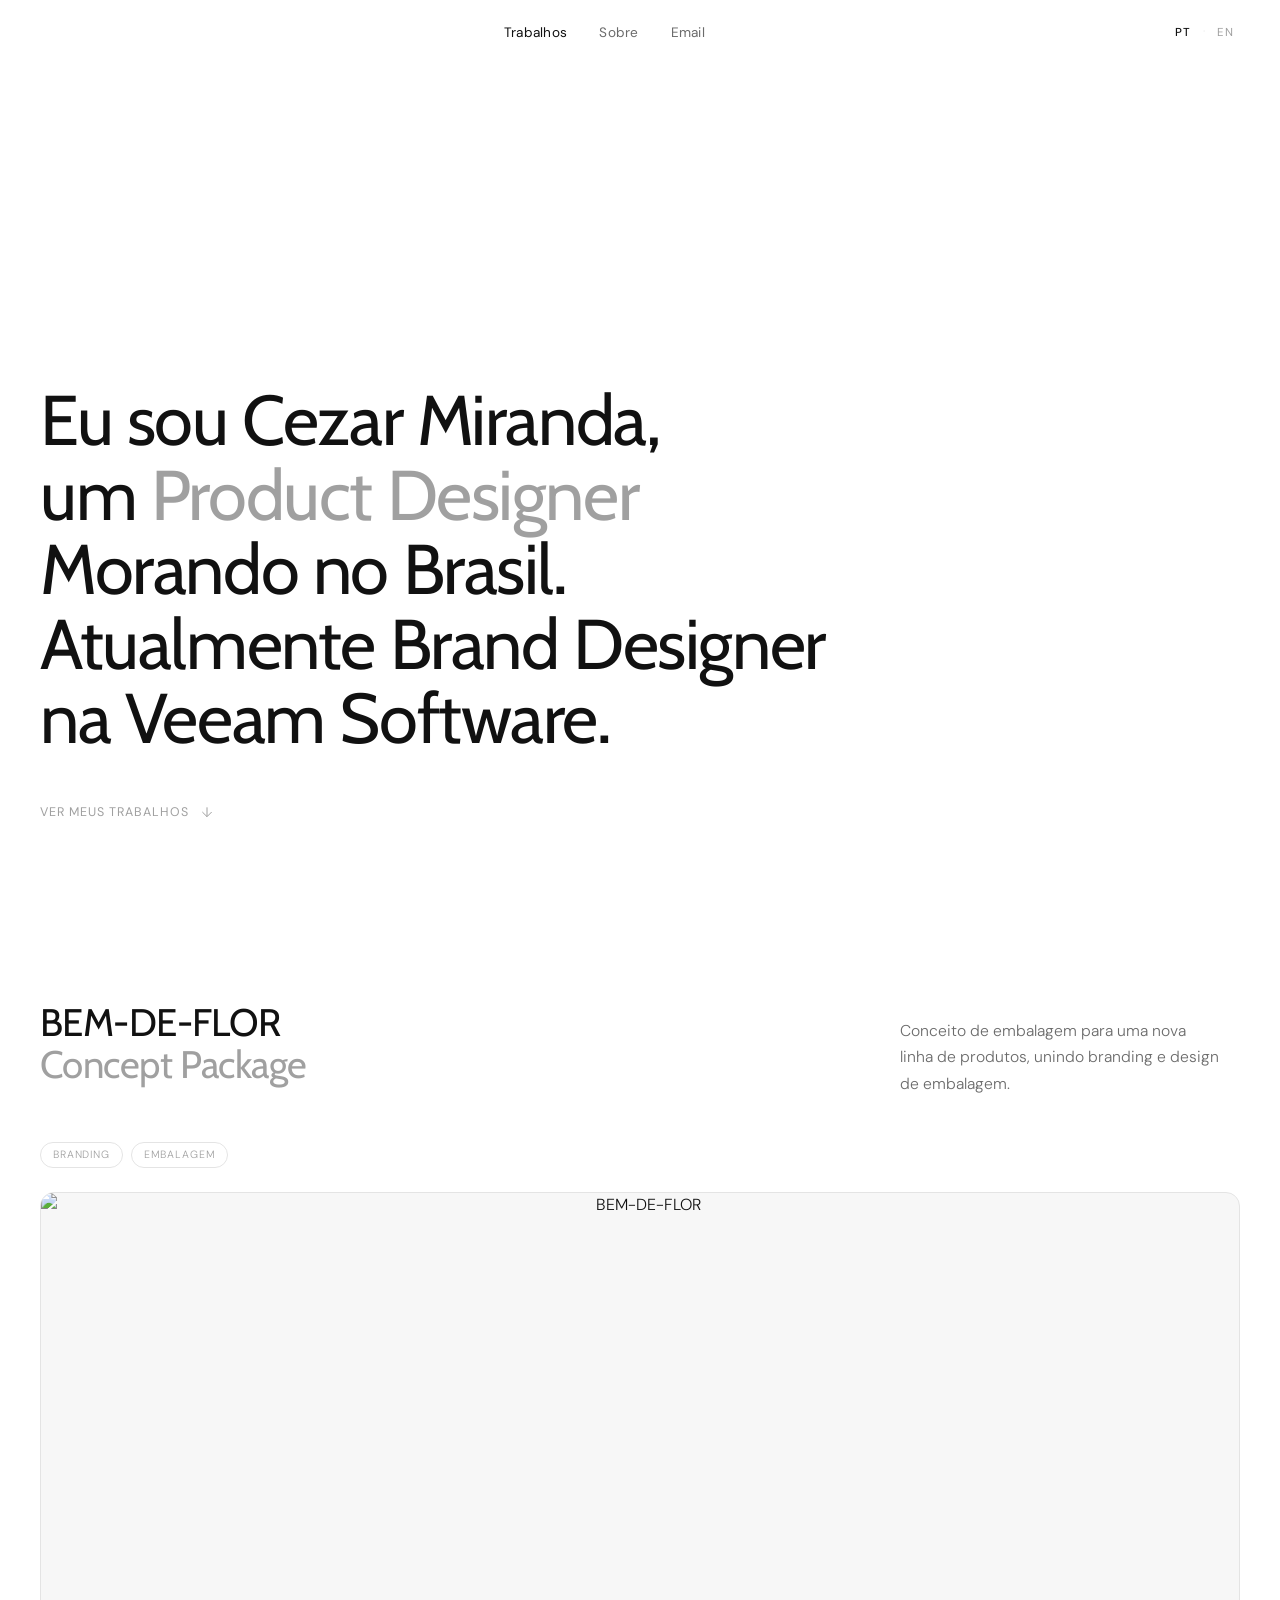
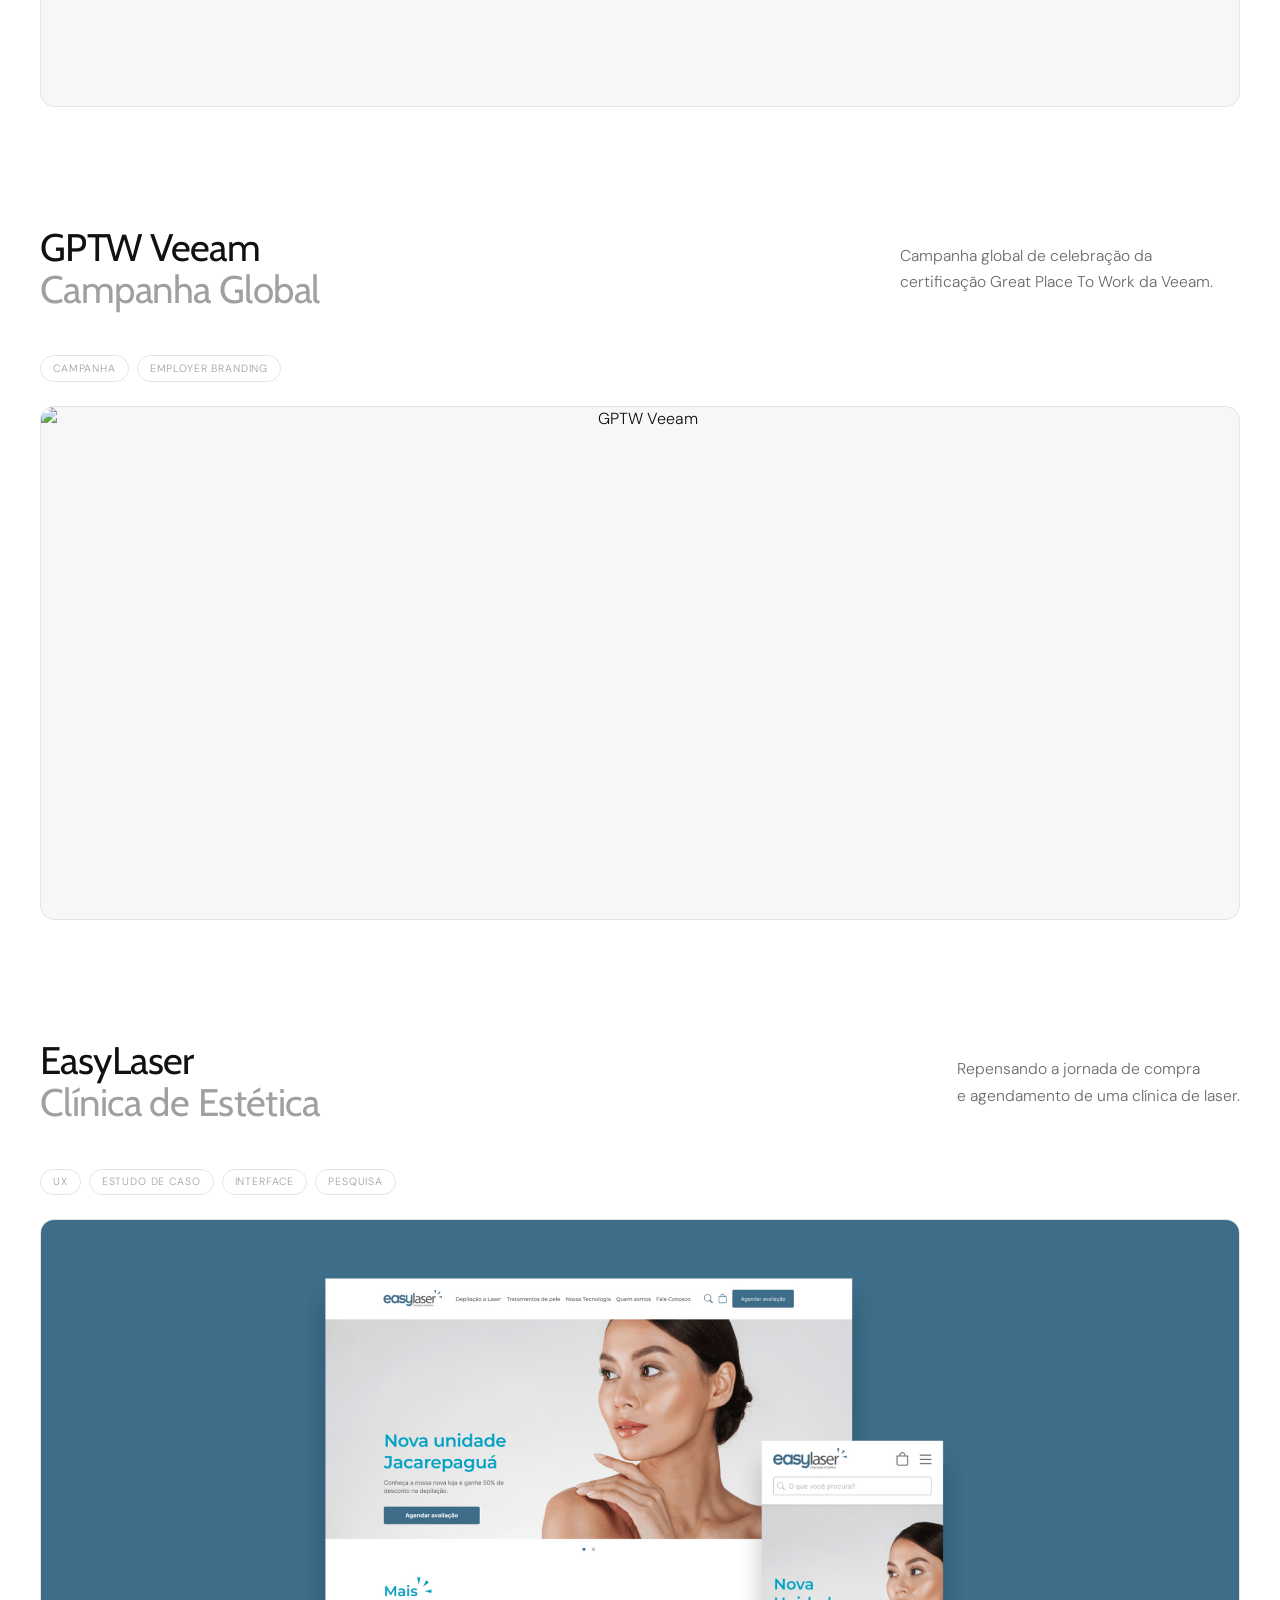
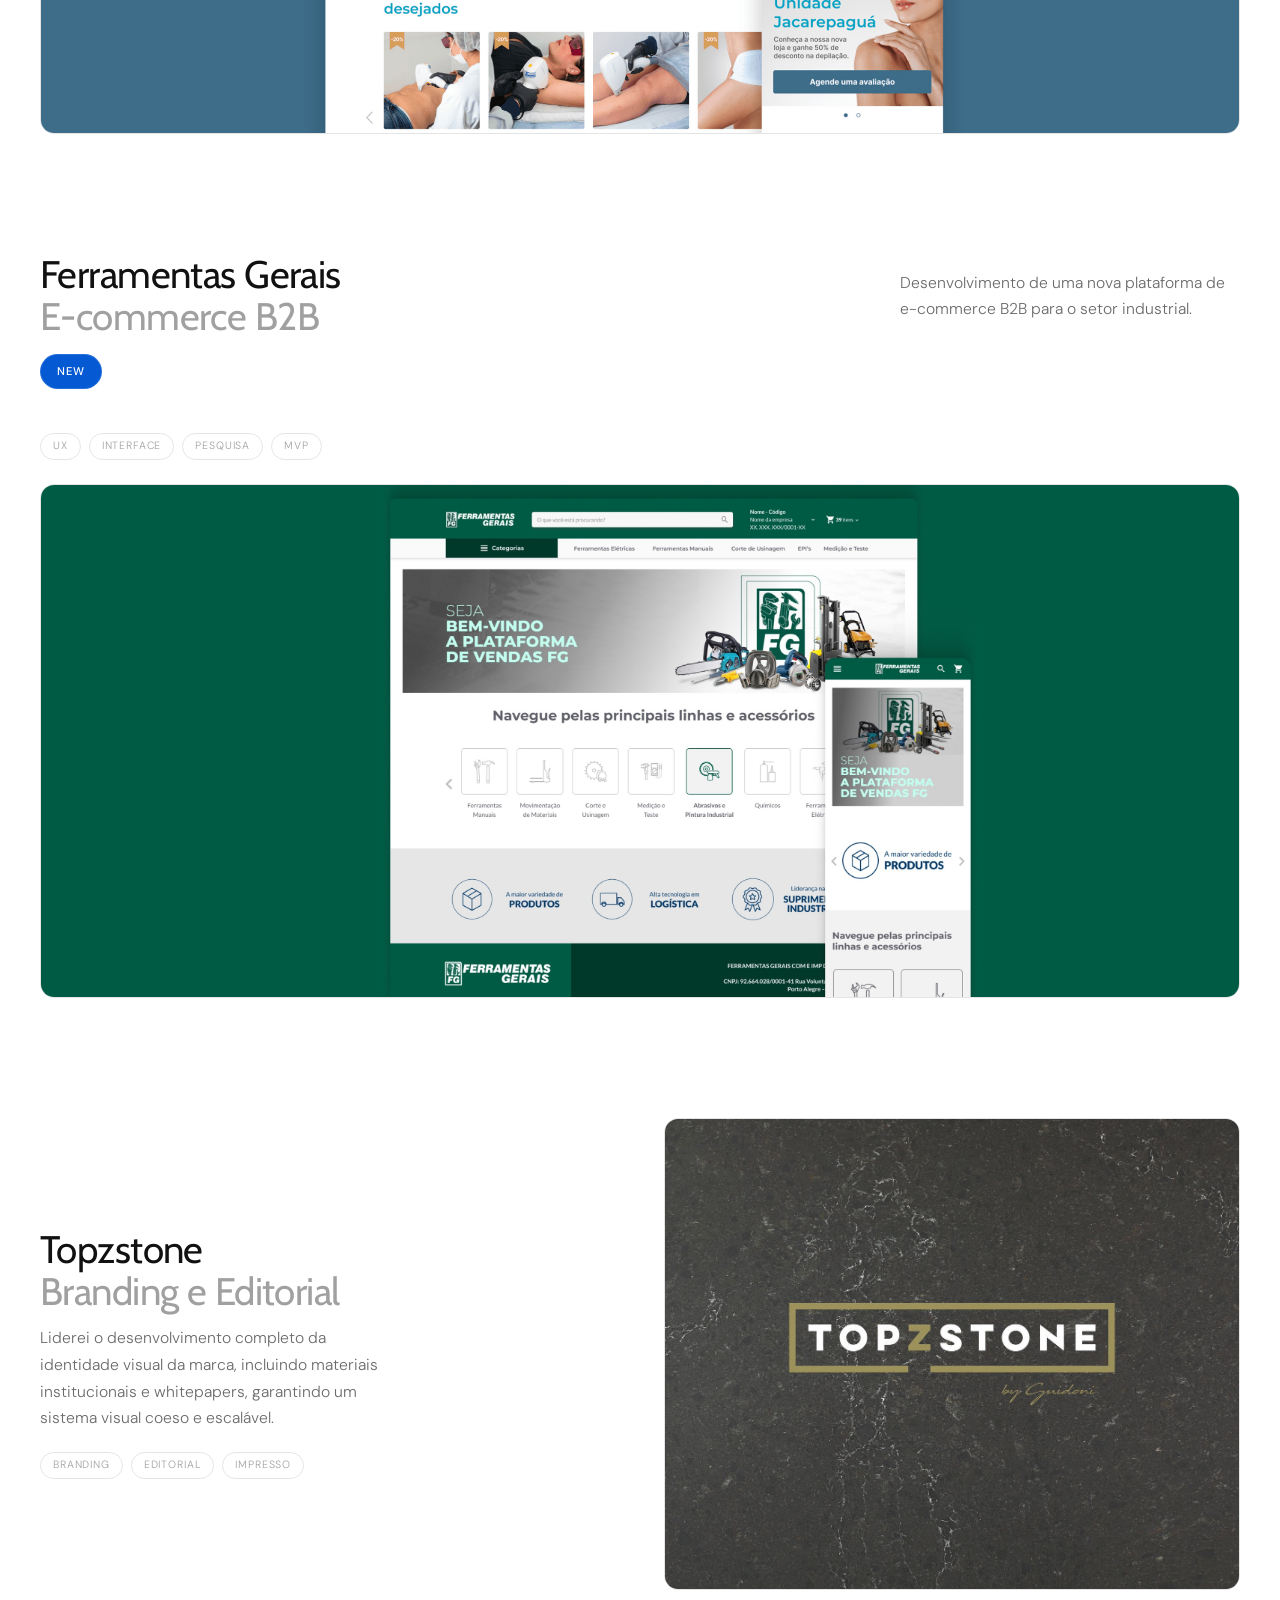
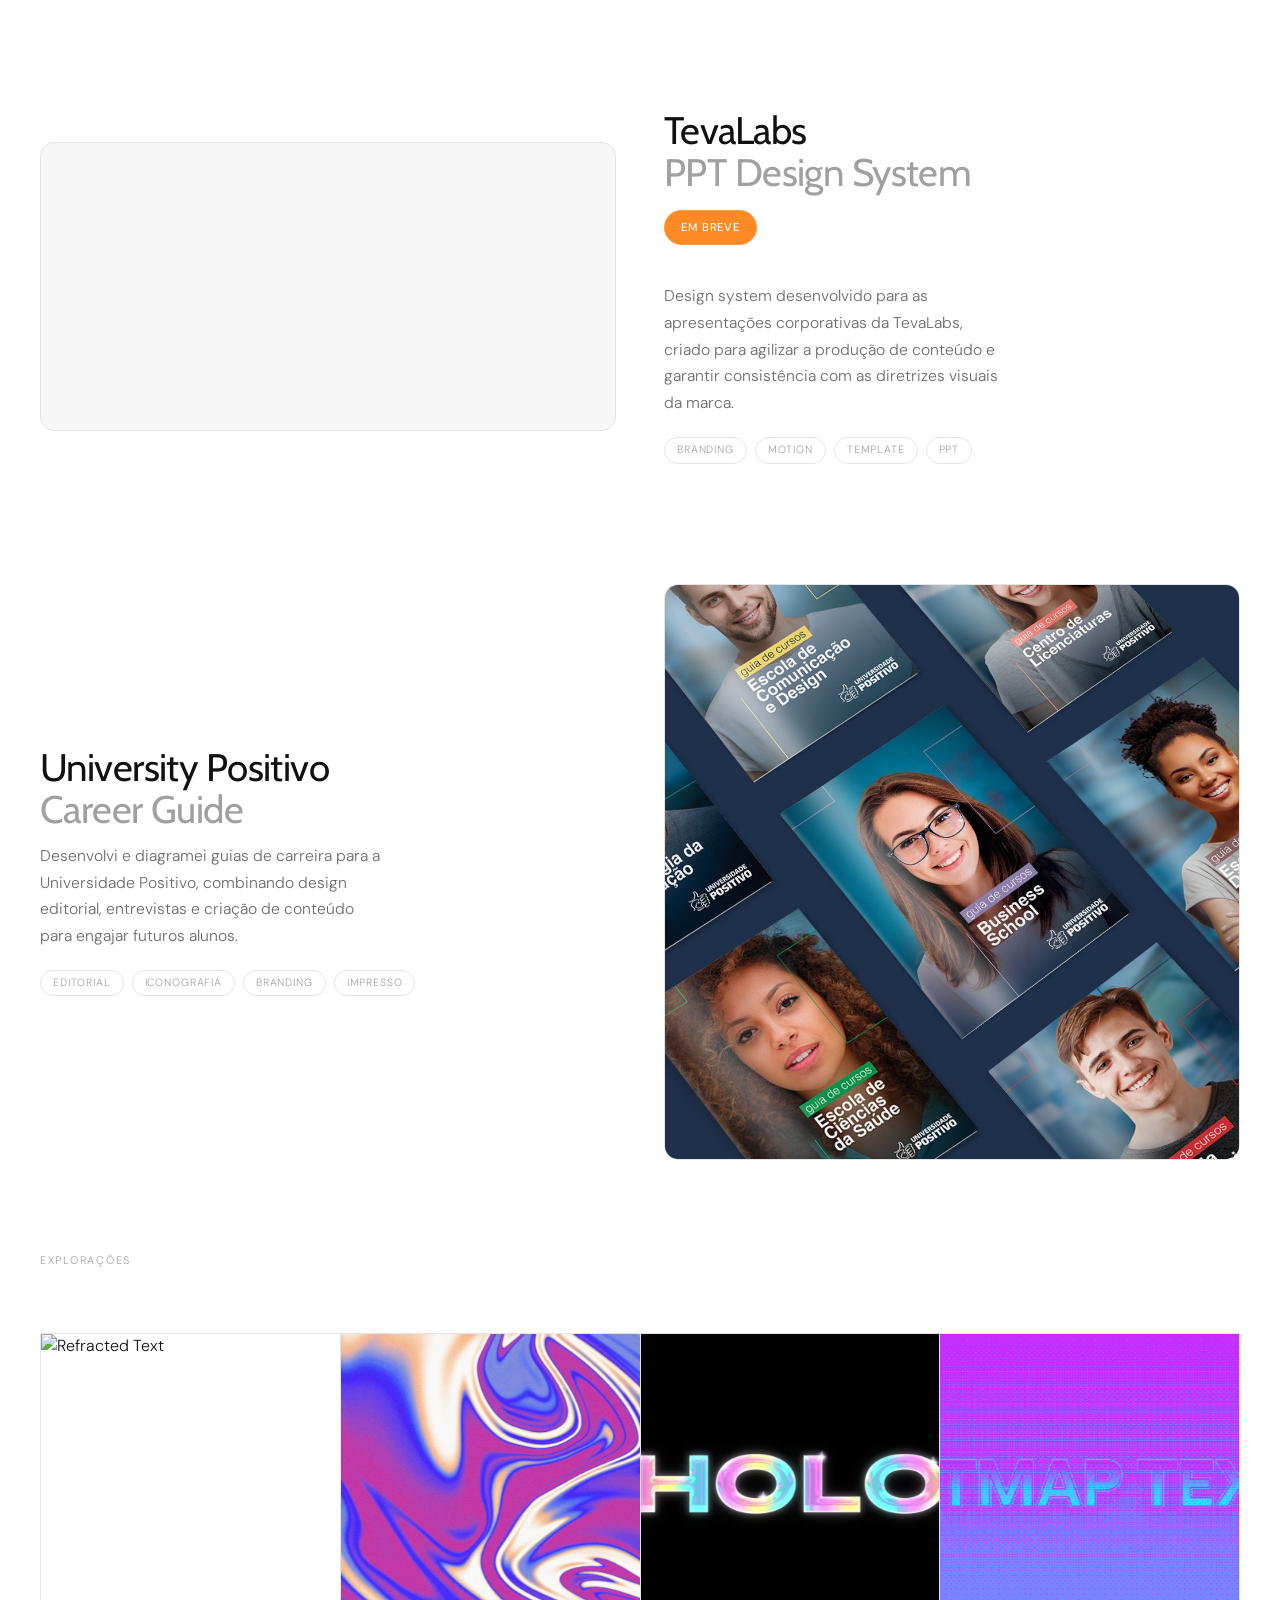
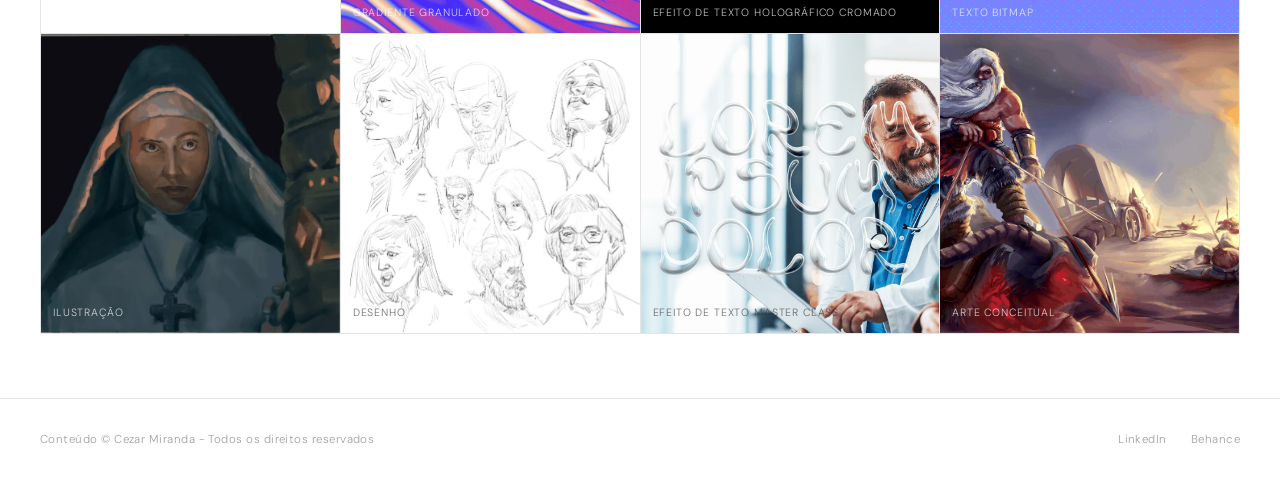
==== commit f55e7b4e: "Add files via upload" ====
--- a/index.html
+++ b/index.html
@@ -71,34 +71,54 @@
   <section class="projects">
 
     <!-- 01 - destaque full width -->
-    <a href="pages/case_ferramentasgerais.html" class="project-item project-item--featured reveal">
+    <a href="pages/case_bemdeflor.html" class="project-item project-item--featured reveal">
       <div class="project-item__meta">
         <div>
 
-          <h2 class="project-item__title t-serif-md">Ferramentas Gerais <br>
-            <span class="highlight t-pt">E-commerce B2B</span>
-            <span class="highlight t-en">B2B E-commerce</span>
+          <h2 class="project-item__title t-serif-md">BEM-DE-FLOR <br>
+            <span class="highlight t-pt">Concept Package</span>
+            <span class="highlight t-en">Concept Package</span>
           </h2>
-          <span class="new-badge">NEW</span>
-        </div>
-        <p class="project-item__desc t-pt">Desenvolvimento de uma nova plataforma de e-commerce B2B para o setor industrial.</p>
-        <p class="project-item__desc t-en">Built a new B2B e-commerce platform for the industrial sector.</p>
+        </div>
+        <p class="project-item__desc t-pt">Conceito de embalagem para uma nova linha de produtos, unindo branding e design de embalagem.</p>
+        <p class="project-item__desc t-en">Packaging concept for a new product line, combining branding and packaging design.</p>
       </div>
       <div class="project-item__tags">
-        <span class="tag">UX</span>
-        <span class="tag">Interface</span>
-        <span class="tag t-pt">Pesquisa</span>
-        <span class="tag t-en">Research</span>
-        <span class="tag">MVP</span>
-      </div>
-      <div class="placeholder">
-        <img src="assets/img/punch_out_header.png" alt="Projeto">
-      </div>
-
-
+        <span class="tag t-pt">Branding</span>
+        <span class="tag t-en">Branding</span>
+        <span class="tag t-pt">Embalagem</span>
+        <span class="tag t-en">Packaging</span>
+      </div>
+      <div class="placeholder">
+        <img src="assets/img/bem_01.jpg" alt="BEM-DE-FLOR">
+      </div>
     </a>
 
     <!-- 02 - destaque full width -->
+    <a href="pages/case_gptw_veeam.html" class="project-item project-item--featured reveal">
+      <div class="project-item__meta">
+        <div>
+
+          <h2 class="project-item__title t-serif-md">GPTW Veeam <br>
+            <span class="highlight t-pt">Campanha Global</span>
+            <span class="highlight t-en">Global Campaign</span>
+          </h2>
+        </div>
+        <p class="project-item__desc t-pt">Campanha global de celebração da certificação Great Place To Work da Veeam.</p>
+        <p class="project-item__desc t-en">Global campaign celebrating Veeam's Great Place To Work certification.</p>
+      </div>
+      <div class="project-item__tags">
+        <span class="tag t-pt">Campanha</span>
+        <span class="tag t-en">Campaign</span>
+        <span class="tag t-pt">Employer Branding</span>
+        <span class="tag t-en">Employer Branding</span>
+      </div>
+      <div class="placeholder">
+        <img src="assets/img/gptw_01.jpg" alt="GPTW Veeam">
+      </div>
+    </a>
+
+    <!-- 03 - destaque full width -->
     <a href="pages/case_easylaser.html" class="project-item project-item--featured reveal">
       <div class="project-item__meta">
 
@@ -131,40 +151,35 @@
       </div>
     </a>
 
-    <!-- 03 - destaque full width -->
-    <a href="pages/case_wave.html" class="project-item project-item--featured is-soon reveal">
-      <div class="project-item__meta">
-
+    <!-- 04 - destaque full width -->
+    <a href="pages/case_ferramentasgerais.html" class="project-item project-item--featured reveal">
+      <div class="project-item__meta">
         <div>
-          <h2 class="project-item__title t-serif-md">Wave <br>
-            <span class="highlight t-pt">Gateway de Pagamentos</span>
-            <span class="highlight t-en">Payment Gateway</span>
+
+          <h2 class="project-item__title t-serif-md">Ferramentas Gerais <br>
+            <span class="highlight t-pt">E-commerce B2B</span>
+            <span class="highlight t-en">B2B E-commerce</span>
           </h2>
-          <span class="soon-badge"><span class="t-pt">Em breve</span><span class="t-en">Soon</span></span>
-        </div>
-
-        <p class="project-item__desc t-pt">
-          Gateway de pagamentos inteligente com SDK de fácil integração, processamento em tempo real, IA para detecção de fraudes e insights preditivos.
-        </p>
-        <p class="project-item__desc t-en">
-          An intelligent payment gateway with an easy-to-integrate SDK, real-time
-          processing, AI-powered fraud detection, and predictive insights.
-        </p>
-
+          <span class="new-badge">NEW</span>
+        </div>
+        <p class="project-item__desc t-pt">Desenvolvimento de uma nova plataforma de e-commerce B2B para o setor industrial.</p>
+        <p class="project-item__desc t-en">Built a new B2B e-commerce platform for the industrial sector.</p>
       </div>
       <div class="project-item__tags">
         <span class="tag">UX</span>
-        <span class="tag">UI</span>
-        <span class="tag">Fintech</span>
-        <span class="tag t-pt">IA</span>
-        <span class="tag t-en">AI</span>
-      </div>
-      <div class="placeholder">
-        <img src="assets/img/wave_header.png" alt="Projeto">
-      </div>
-    </a>
-
-    <!-- 04 -->
+        <span class="tag">Interface</span>
+        <span class="tag t-pt">Pesquisa</span>
+        <span class="tag t-en">Research</span>
+        <span class="tag">MVP</span>
+      </div>
+      <div class="placeholder">
+        <img src="assets/img/punch_out_header.jpg" alt="Projeto">
+      </div>
+
+
+    </a>
+
+    <!-- 05 -->
     <a href="pages/case_topzstone.html" class="project-item reveal">
       <div class="project-item__meta">
         <h2 class="project-item__title t-serif-md">Topzstone <br>
@@ -189,7 +204,7 @@
       </div>
     </a>
 
-    <!-- 05 - imagem à esquerda -->
+    <!-- 06 - imagem à esquerda -->
     <a href="pages/case_tevalabs.html" class="project-item project-item--img-first is-soon reveal">
       <div class="placeholder">
         <video autoplay="" muted="" loop="" playsinline="">
@@ -215,7 +230,7 @@
       </div>
     </a>
 
-    <!-- 06 -->
+    <!-- 07 -->
     <a href="pages/case_positivo.html" class="project-item reveal">
       <div class="project-item__meta">
 
--- a/assets/css/global.css
+++ b/assets/css/global.css
@@ -1,5 +1,5 @@
 /* ============================================================
-   global.css — Base compartilhada entre todas as páginas
+   global.css - Base compartilhada entre todas as páginas
    ============================================================ */
 
 /* ─── RESET ──────────────────────────────────────────────── */
@@ -53,7 +53,7 @@
   text-decoration: none;
 }
 
-/* evita viúvas/órfãs no texto (progressive enhancement — navegadores
+/* evita viúvas/órfãs no texto (progressive enhancement - navegadores
    sem suporte simplesmente ignoram, sem quebrar nada) */
 h1, h2, h3, h4 {
   text-wrap: balance;
@@ -240,8 +240,8 @@
 }
 
 /* ─── I18N (troca de idioma EN / PT-BR) ──────────────────── */
-/* Nunca sobrescreve o display do idioma ativo — só esconde o
-   inativo — para não quebrar display:block/flex definidos por
+/* Nunca sobrescreve o display do idioma ativo - só esconde o
+   inativo - para não quebrar display:block/flex definidos por
    outras classes (ex: .case-meta__label, .tag). */
 html:not(.lang-en) .t-en { display: none !important; }
 html.lang-en .t-pt { display: none !important; }
--- a/assets/css/home.css
+++ b/assets/css/home.css
@@ -1,5 +1,5 @@
 /* ============================================================
-   home.css — Estilos da página inicial (index.html)
+   home.css - Estilos da página inicial (index.html)
    ============================================================ */
 
 /* ─── HERO ───────────────────────────────────────────────── */
@@ -167,6 +167,28 @@
   animation: pulseSoon 1.8s ease-in-out infinite;
 }
 
+.new-badge {
+  display: inline-flex;
+  align-items: center;
+
+  margin-top: 1rem;
+  padding: 0.5rem 1rem;
+  border-radius: 999px;
+
+  background: #0559D3;
+  border: 1px solid rgba(255, 255, 255, 0.14);
+
+  color: #fff;
+
+  font-size: 0.7rem;
+  font-weight: 500;
+
+  text-transform: uppercase;
+  letter-spacing: 0.08em;
+
+  animation: pulseSoon 1.8s ease-in-out infinite;
+}
+
 @keyframes pulseSoon {
 
   0%,
@@ -576,7 +598,7 @@
 }
 
 /* ========================================
-   CUSTOM CURSOR — IN PROGRESS
+   CUSTOM CURSOR - IN PROGRESS
 ======================================== */
 
 /* ========================================
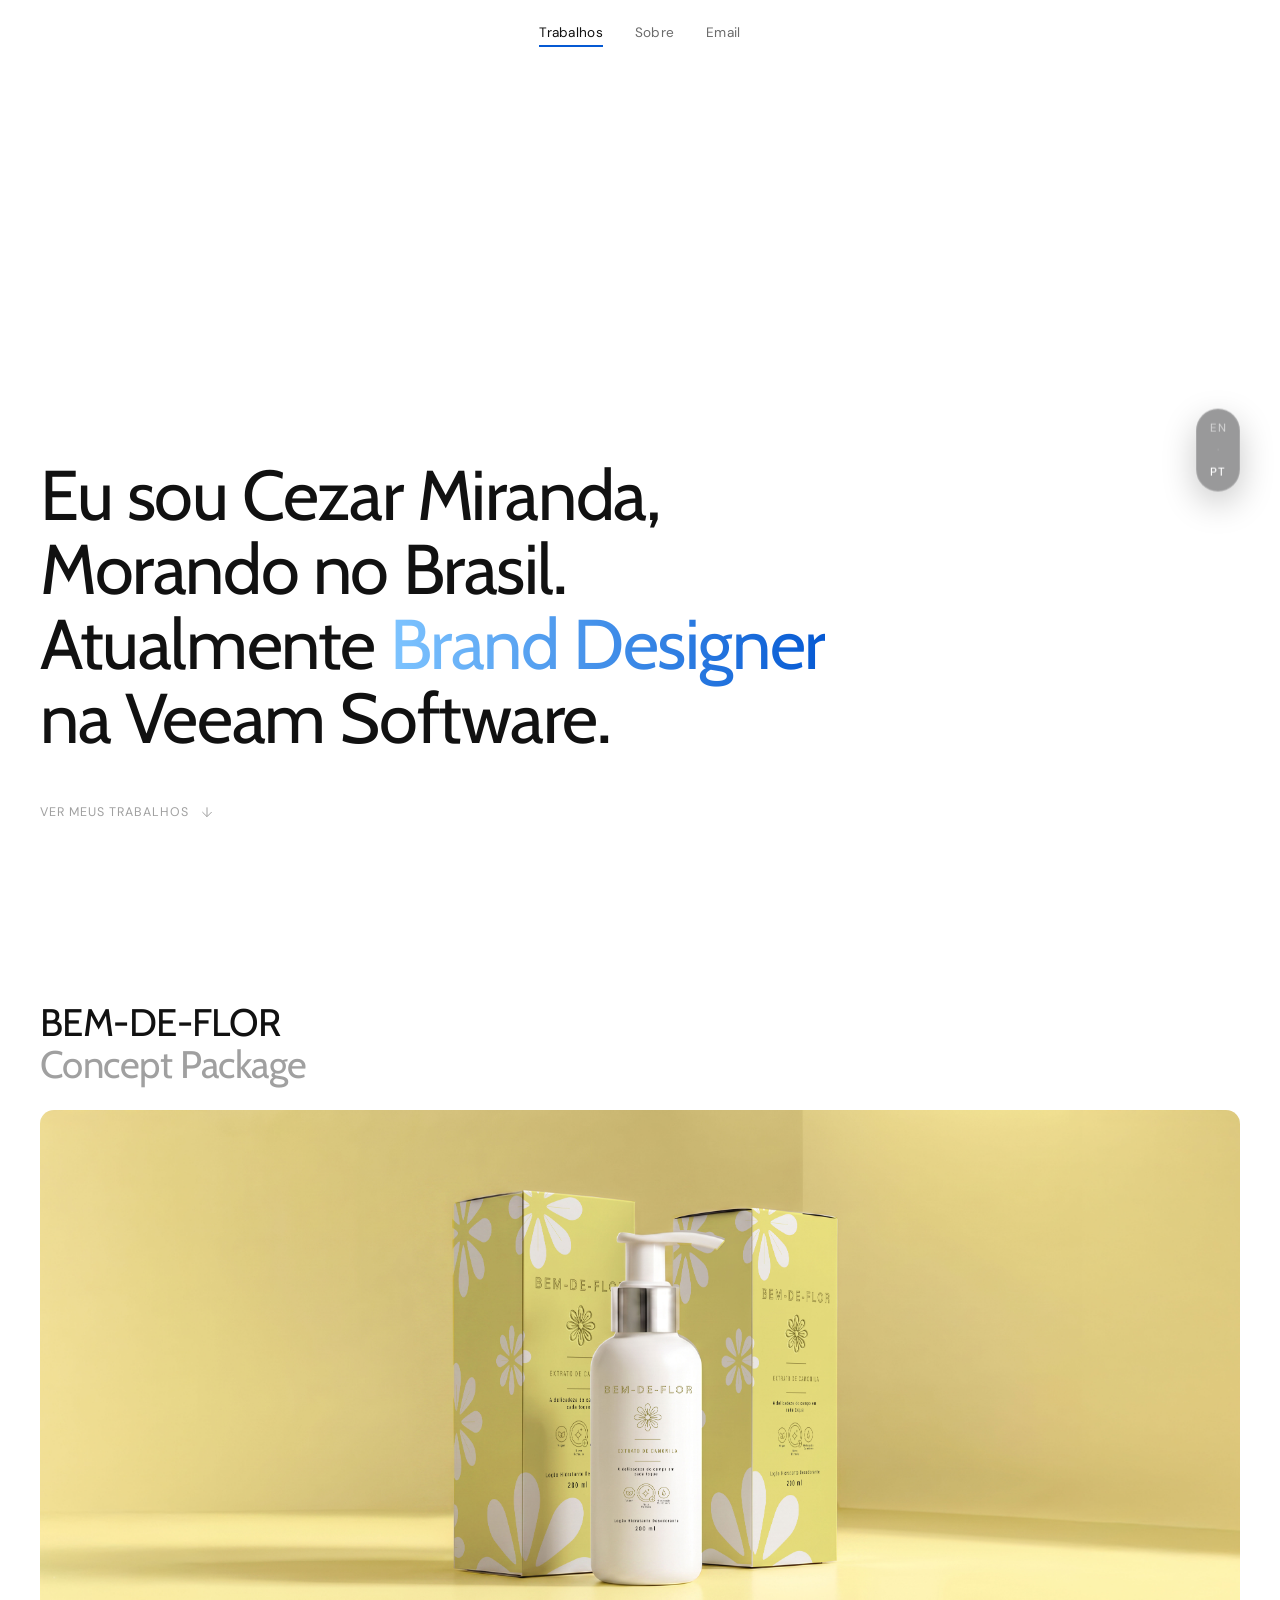
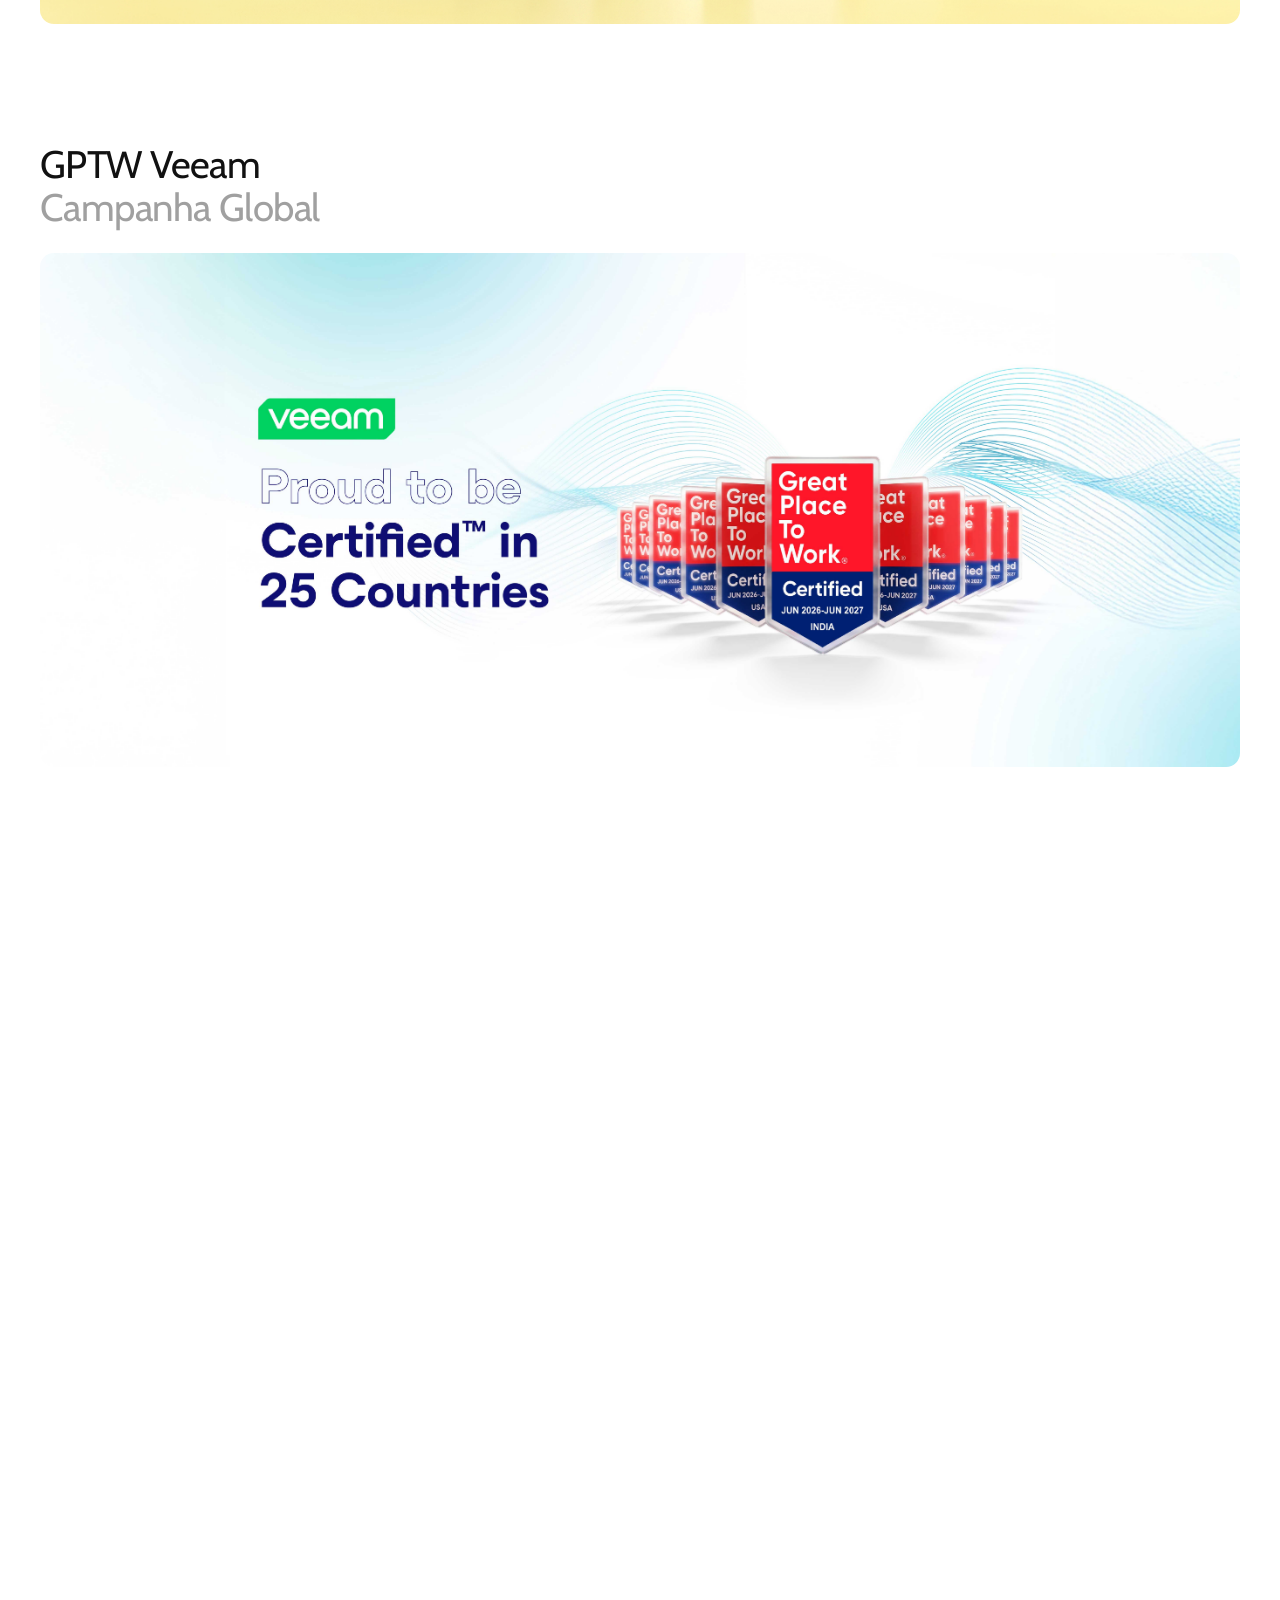
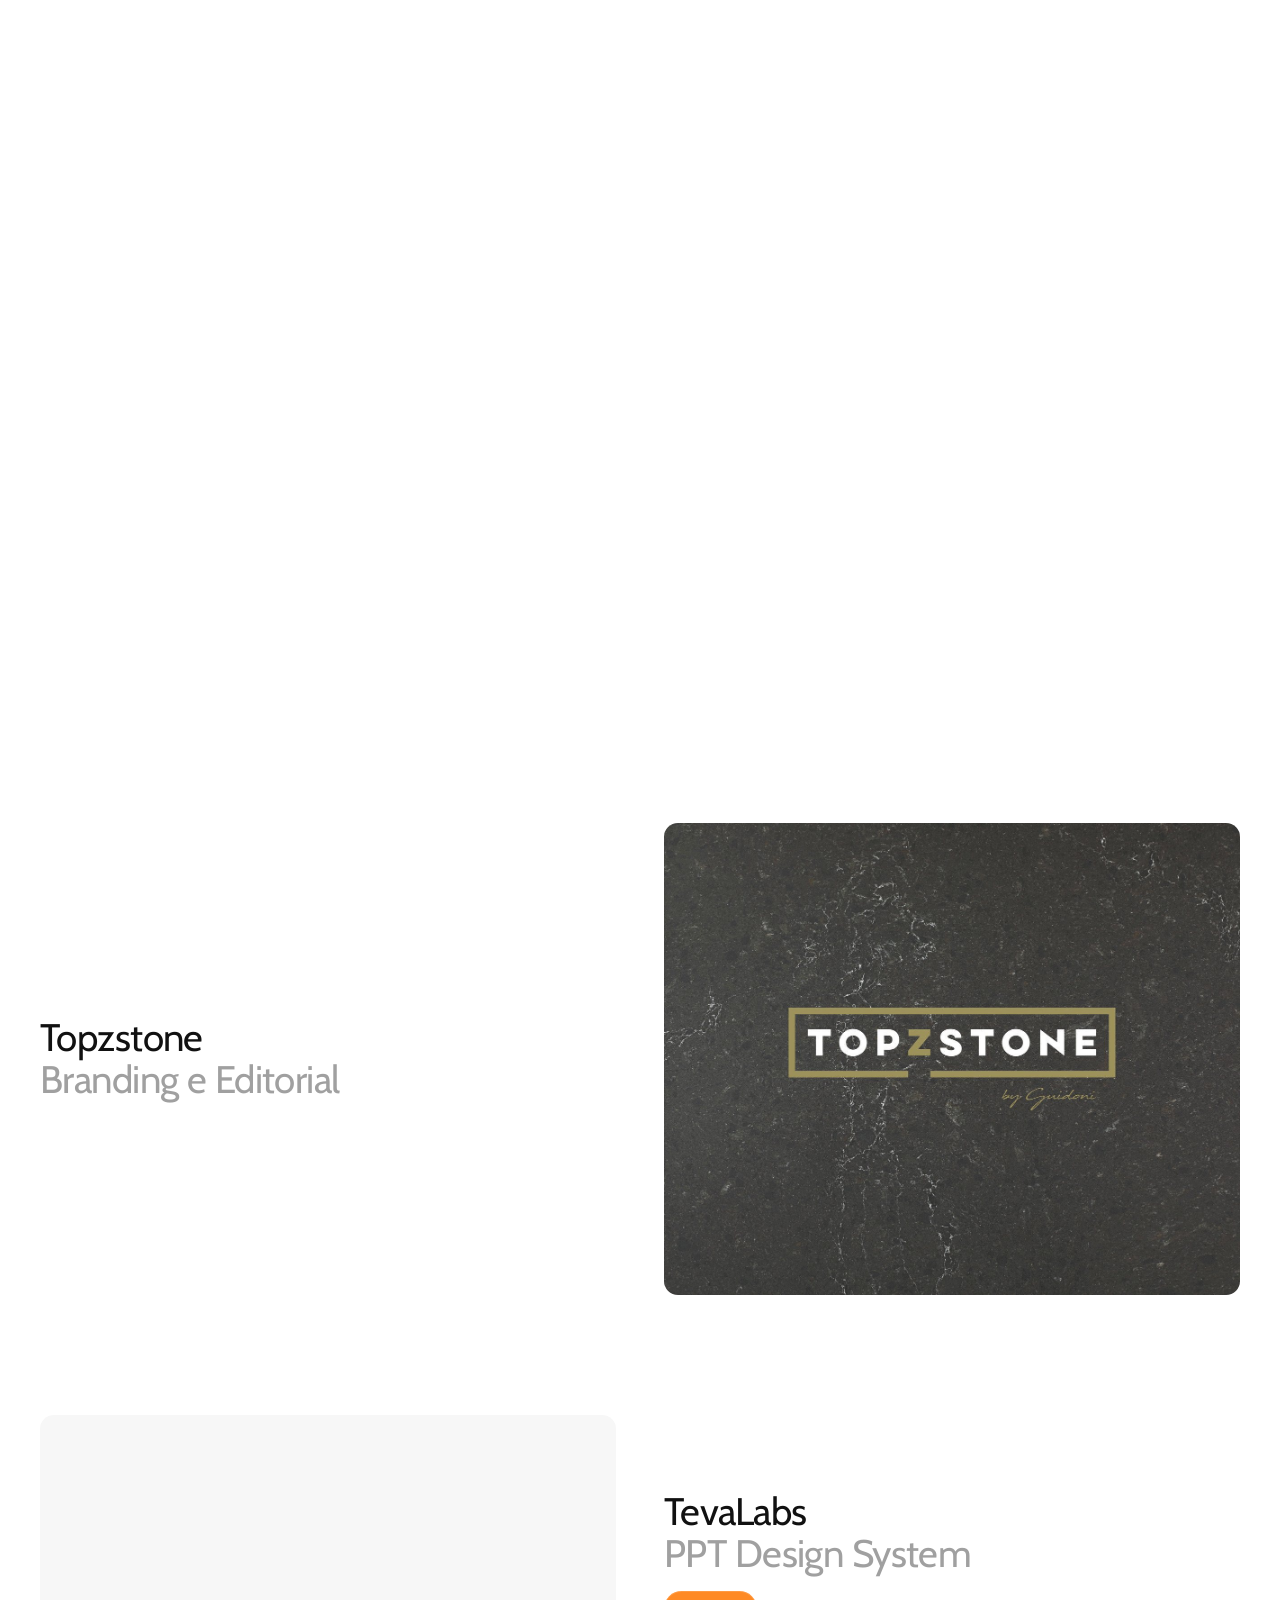
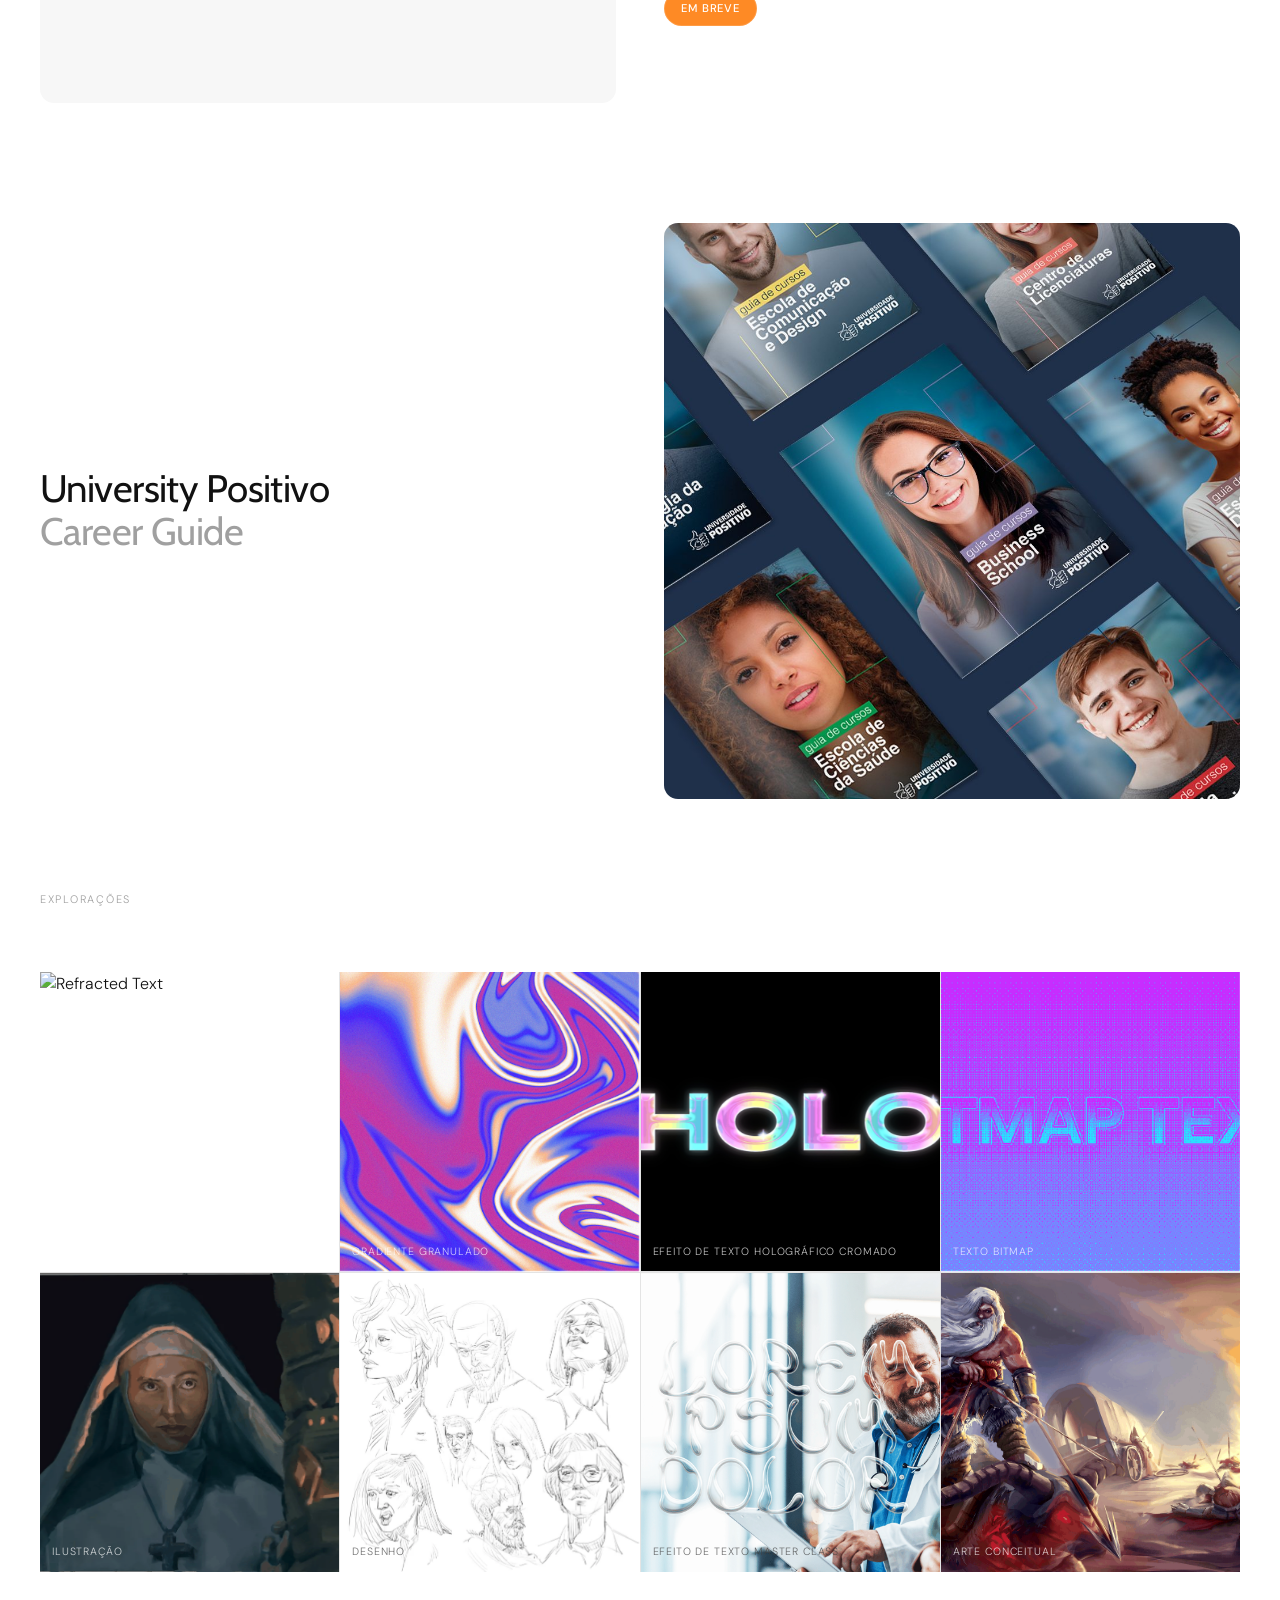
==== commit 4299f928: "Add files via upload" ====
--- a/index.html
+++ b/index.html
@@ -25,15 +25,16 @@
       <li><a href="about.html"><span class="t-pt">Sobre</span><span class="t-en">About</span></a></li>
       <li><a href="mailto:cezar611@gmail.com">Email</a></li>
     </ul>
-    <div class="lang-switch">
-      <button type="button" data-lang="pt">PT</button>
-      <span class="lang-switch__divider">·</span>
-      <button type="button" data-lang="en">EN</button>
-    </div>
     <button class="nav__hamburger" aria-label="Abrir menu">
       <span></span><span></span><span></span>
     </button>
   </nav>
+
+  <div class="lang-switch lang-switch--floating">
+    <button type="button" data-lang="en">EN</button>
+    <span class="lang-switch__divider">·</span>
+    <button type="button" data-lang="pt">PT</button>
+  </div>
 
   <div class="nav-mobile" id="mobileMenu">
     <a href="index.html"><span class="t-pt">Trabalhos</span><span class="t-en">Work</span></a>
@@ -49,13 +50,10 @@
   <!-- ─── HERO ─────────────────────────────────────────── -->
   <section class="hero">
     <h1 class="hero__title t-serif-xl">
-      <span class="t-pt">Eu sou Cezar Miranda,<br> um</span>
-      <span class="t-en">I'm Cezar Miranda,<br> a</span>
-      <span id="typing" class="highlight">Brand Designer</span>
-      <span class="t-pt"><br>Morando no Brasil.
-      Atualmente Brand Designer na Veeam Software.</span>
-      <span class="t-en"><br>Living in Brazil.
-      Currently a Brand Designer at Veeam Software.</span>
+      <span class="t-pt">Eu sou Cezar Miranda,<br>
+      Morando no Brasil. Atualmente <span class="gradient-highlight gradient-highlight--spectrum">Brand Designer</span> na Veeam Software.</span>
+      <span class="t-en">I'm Cezar Miranda,<br>
+      Living in Brazil. Currently a <span class="gradient-highlight gradient-highlight--spectrum">Brand Designer</span> at Veeam Software.</span>
     </h1>
     <button class="hero__scroll" aria-label="Ver trabalhos">
       <span class="t-pt">Ver meus trabalhos</span>
@@ -80,14 +78,6 @@
             <span class="highlight t-en">Concept Package</span>
           </h2>
         </div>
-        <p class="project-item__desc t-pt">Conceito de embalagem para uma nova linha de produtos, unindo branding e design de embalagem.</p>
-        <p class="project-item__desc t-en">Packaging concept for a new product line, combining branding and packaging design.</p>
-      </div>
-      <div class="project-item__tags">
-        <span class="tag t-pt">Branding</span>
-        <span class="tag t-en">Branding</span>
-        <span class="tag t-pt">Embalagem</span>
-        <span class="tag t-en">Packaging</span>
       </div>
       <div class="placeholder">
         <img src="assets/img/bem_01.jpg" alt="BEM-DE-FLOR">
@@ -104,14 +94,6 @@
             <span class="highlight t-en">Global Campaign</span>
           </h2>
         </div>
-        <p class="project-item__desc t-pt">Campanha global de celebração da certificação Great Place To Work da Veeam.</p>
-        <p class="project-item__desc t-en">Global campaign celebrating Veeam's Great Place To Work certification.</p>
-      </div>
-      <div class="project-item__tags">
-        <span class="tag t-pt">Campanha</span>
-        <span class="tag t-en">Campaign</span>
-        <span class="tag t-pt">Employer Branding</span>
-        <span class="tag t-en">Employer Branding</span>
       </div>
       <div class="placeholder">
         <img src="assets/img/gptw_01.jpg" alt="GPTW Veeam">
@@ -128,23 +110,6 @@
             <span class="highlight t-en">Aesthetics Clinic</span>
           </h2>
         </div>
-
-        <p class="project-item__desc t-pt">
-          Repensando a jornada de compra<br>e agendamento de uma clínica de laser.
-        </p>
-        <p class="project-item__desc t-en">
-          Rethinking the purchase and booking<br>journey for a laser aesthetics clinic.
-        </p>
-
-      </div>
-      <div class="project-item__tags">
-        <span class="tag">UX</span>
-        <span class="tag t-pt">Estudo de Caso</span>
-        <span class="tag t-en">Study Case</span>
-        <span class="tag">Interface</span>
-        <span class="tag t-pt">Pesquisa</span>
-        <span class="tag t-en">Research</span>
-
       </div>
       <div class="placeholder">
         <img src="assets/img/image_header.png" alt="Projeto">
@@ -162,15 +127,6 @@
           </h2>
           <span class="new-badge">NEW</span>
         </div>
-        <p class="project-item__desc t-pt">Desenvolvimento de uma nova plataforma de e-commerce B2B para o setor industrial.</p>
-        <p class="project-item__desc t-en">Built a new B2B e-commerce platform for the industrial sector.</p>
-      </div>
-      <div class="project-item__tags">
-        <span class="tag">UX</span>
-        <span class="tag">Interface</span>
-        <span class="tag t-pt">Pesquisa</span>
-        <span class="tag t-en">Research</span>
-        <span class="tag">MVP</span>
       </div>
       <div class="placeholder">
         <img src="assets/img/punch_out_header.jpg" alt="Projeto">
@@ -186,17 +142,6 @@
           <span class="highlight t-pt">Branding e Editorial</span>
           <span class="highlight t-en">Branding and Editorial</span>
         </h2>
-        <p class="project-item__desc t-pt">Liderei o desenvolvimento completo da identidade visual da marca, incluindo materiais institucionais e whitepapers, garantindo um sistema visual coeso e escalável.</p>
-        <p class="project-item__desc t-en">Led the full visual identity development for the brand, including collaterals and
-          whitepapers, ensuring a cohesive and scalable visual system.</p>
-        <div class="project-item__tags">
-          <span class="tag t-pt">Branding</span>
-          <span class="tag t-en">Branding</span>
-          <span class="tag t-pt">Editorial</span>
-          <span class="tag t-en">Editorial</span>
-          <span class="tag t-pt">Impresso</span>
-          <span class="tag t-en">Print</span>
-        </div>
       </div>
       <div class="placeholder">
         <img src="assets/img/topsztone_01.jpg" alt="Projeto">
@@ -215,18 +160,6 @@
 
         <h2 class="project-item__title t-serif-md">TevaLabs<br><span class="highlight">PPT Design System</span> </h2>
         <span class="soon-badge"><span class="t-pt">Em breve</span><span class="t-en">Soon</span></span>
-        <p class="project-item__desc t-pt"><br>Design system desenvolvido para as apresentações corporativas da TevaLabs, criado para agilizar a produção de conteúdo e garantir consistência com as diretrizes visuais da marca.</p>
-        <p class="project-item__desc t-en"><br>Design system developed for TevaLabs corporate presentations, created to
-          streamline content production while ensuring consistency with the brand's visual guidelines.</p>
-        <div class="project-item__tags">
-          <span class="tag t-pt">Branding</span>
-          <span class="tag t-en">Branding</span>
-          <span class="tag t-pt">Motion</span>
-          <span class="tag t-en">Motion</span>
-          <span class="tag t-pt">Template</span>
-          <span class="tag t-en">Template</span>
-          <span class="tag">PPT</span>
-        </div>
       </div>
     </a>
 
@@ -236,18 +169,6 @@
 
         <h2 class="project-item__title t-serif-md">University Positivo <br><span class="highlight">Career Guide</span>
         </h2>
-        <p class="project-item__desc t-pt">Desenvolvi e diagramei guias de carreira para a Universidade Positivo, combinando design editorial, entrevistas e criação de conteúdo para engajar futuros alunos.</p>
-        <p class="project-item__desc t-en">Designed and developed course guides for Universidade Positivo, combining
-          editorial design, interviews, and content creation to engage prospective students.</p>
-        <div class="project-item__tags">
-          <span class="tag t-pt">Editorial</span>
-          <span class="tag t-en">Editorial</span>
-          <span class="tag t-pt">Iconografia</span>
-          <span class="tag t-en">Iconography</span>
-          <span class="tag">Branding</span>
-          <span class="tag t-pt">Impresso</span>
-          <span class="tag t-en">Print</span>
-        </div>
       </div>
       <div class="placeholder">
         <img src="assets/img/positivo_01.jpg" alt="Positivo">
--- a/assets/css/global.css
+++ b/assets/css/global.css
@@ -122,8 +122,8 @@
   left: 0;
   right: 0;
   z-index: 100;
-  display: flex;
-  justify-content: space-between;
+  display: grid;
+  grid-template-columns: 1fr auto 1fr;
   align-items: center;
   padding: 1.25rem var(--pad-x);
   background: rgba(255, 255, 255, 0.9);
@@ -162,11 +162,13 @@
 
 .nav__links {
   display: flex;
+  justify-self: center;
   gap: 2rem;
   list-style: none;
 }
 
 .nav__links a {
+  position: relative;
   font-size: 0.85rem;
   font-weight: 400;
   letter-spacing: 0.02em;
@@ -179,9 +181,28 @@
   color: var(--text);
 }
 
+/* Padrão de design: linha azul surge da esquerda para a direita
+   embaixo do item de menu em hover (ou na página ativa) */
+.nav__links a::after {
+  content: '';
+  position: absolute;
+  left: 0;
+  bottom: -6px;
+  width: 0;
+  height: 2px;
+  background: #0559D3;
+  transition: width 0.3s ease;
+}
+
+.nav__links a:hover::after,
+.nav__links a.is-active::after {
+  width: 100%;
+}
+
 /* Hamburger */
 .nav__hamburger {
   display: none;
+  justify-self: end;
   flex-direction: column;
   gap: 5px;
   cursor: pointer;
@@ -230,6 +251,8 @@
 }
 
 .nav-mobile a {
+  position: relative;
+  display: inline-block;
   font-size: 1rem;
   color: var(--text-sec);
   transition: color 0.2s;
@@ -237,6 +260,21 @@
 
 .nav-mobile a:hover {
   color: var(--text);
+}
+
+.nav-mobile a::after {
+  content: '';
+  position: absolute;
+  left: 0;
+  bottom: -4px;
+  width: 0;
+  height: 2px;
+  background: #0559D3;
+  transition: width 0.3s ease;
+}
+
+.nav-mobile a:hover::after {
+  width: 100%;
 }
 
 /* ─── I18N (troca de idioma EN / PT-BR) ──────────────────── */
@@ -286,6 +324,44 @@
   margin-top: 0.4rem;
 }
 
+/* PT/EN fora do nav: fica empilhado verticalmente, centralizado na
+   lateral direita (vertical e fixo) - acompanha a rolagem da página.
+   Mesmo fundo de vidro (glass effect) da pill flutuante dos cases,
+   pra manter o padrão visual entre os componentes flutuantes. */
+.lang-switch--floating {
+  position: fixed;
+  top: 50%;
+  right: var(--pad-x);
+  transform: translateY(-50%);
+  z-index: 90;
+  flex-direction: column;
+  align-items: center;
+  gap: 0.15rem;
+  padding: 0.5rem 0.4rem;
+  background: rgba(70, 70, 72, 0.55);
+  backdrop-filter: blur(20px) saturate(140%);
+  -webkit-backdrop-filter: blur(20px) saturate(140%);
+  border: 1px solid rgba(255, 255, 255, 0.16);
+  border-radius: 999px;
+  box-shadow: 0 12px 34px rgba(0, 0, 0, 0.22);
+}
+
+.lang-switch--floating button {
+  color: rgba(255, 255, 255, 0.6);
+}
+
+.lang-switch--floating button:hover {
+  color: #fff;
+}
+
+.lang-switch--floating button.is-active {
+  color: #fff;
+}
+
+.lang-switch--floating .lang-switch__divider {
+  color: rgba(255, 255, 255, 0.3);
+}
+
 /* ─── FOOTER ─────────────────────────────────────────────── */
 .footer {
   padding: 2rem var(--pad-x);
@@ -329,7 +405,6 @@
   position: relative;
   width: 100%;
   background: var(--bg-subtle);
-  border: 1px solid var(--border);
   display: flex;
   align-items: center;
   justify-content: center;
@@ -377,6 +452,26 @@
   color: var(--text-ter);
 }
 
+/* Destaque com gradiente animado azul claro > azul escuro - usado em
+   títulos/termos-chave que merecem mais ênfase que o .highlight padrão */
+.gradient-highlight {
+  background: linear-gradient(90deg, #7EC4FF, #0559D3, #7EC4FF);
+  background-size: 200% 100%;
+  -webkit-background-clip: text;
+  background-clip: text;
+  color: transparent;
+  animation: gradientHighlightMove 4s linear infinite;
+}
+
+@keyframes gradientHighlightMove {
+  0% {
+    background-position: 0% 50%;
+  }
+  100% {
+    background-position: 200% 50%;
+  }
+}
+
 /* ─── TAG (pill label) ───────────────────────────────────── */
 .tag {
   display: inline-flex;
@@ -524,6 +619,10 @@
     padding: 1.1rem var(--pad-x-md);
   }
 
+  .lang-switch--floating {
+    right: var(--pad-x-md);
+  }
+
   .section-label {
     padding-left: var(--pad-x-md);
     padding-right: var(--pad-x-md);
@@ -540,6 +639,10 @@
   }
 
   .nav__links {
+    display: none;
+  }
+
+  .lang-switch--floating {
     display: none;
   }
 
--- a/assets/css/home.css
+++ b/assets/css/home.css
@@ -25,6 +25,26 @@
 .hero__title em {
   font-style: italic;
   color: var(--text-ter);
+}
+
+/* "Brand Designer" em destaque - gradiente animado, definido em
+   global.css (.gradient-highlight) para poder ser reaproveitado em
+   outras páginas, como o About */
+
+/* TESTE: variação sobre todo o espectro de cor, só na home - usa
+   hue-rotate() por cima do gradiente existente, então as cores
+   passeiam pelo círculo cromático inteiro em loop */
+.gradient-highlight--spectrum {
+  animation: gradientHighlightMove 4s linear infinite, gradientHueSpin 5s linear infinite;
+}
+
+@keyframes gradientHueSpin {
+  0% {
+    filter: hue-rotate(0deg);
+  }
+  100% {
+    filter: hue-rotate(360deg);
+  }
 }
 
 .hero__scroll {
@@ -142,7 +162,6 @@
   gap: 1px;
   background: var(--border);
   margin-top: 1.5rem;
-  border: 1px solid var(--border);
 }
 
 .soon-badge {
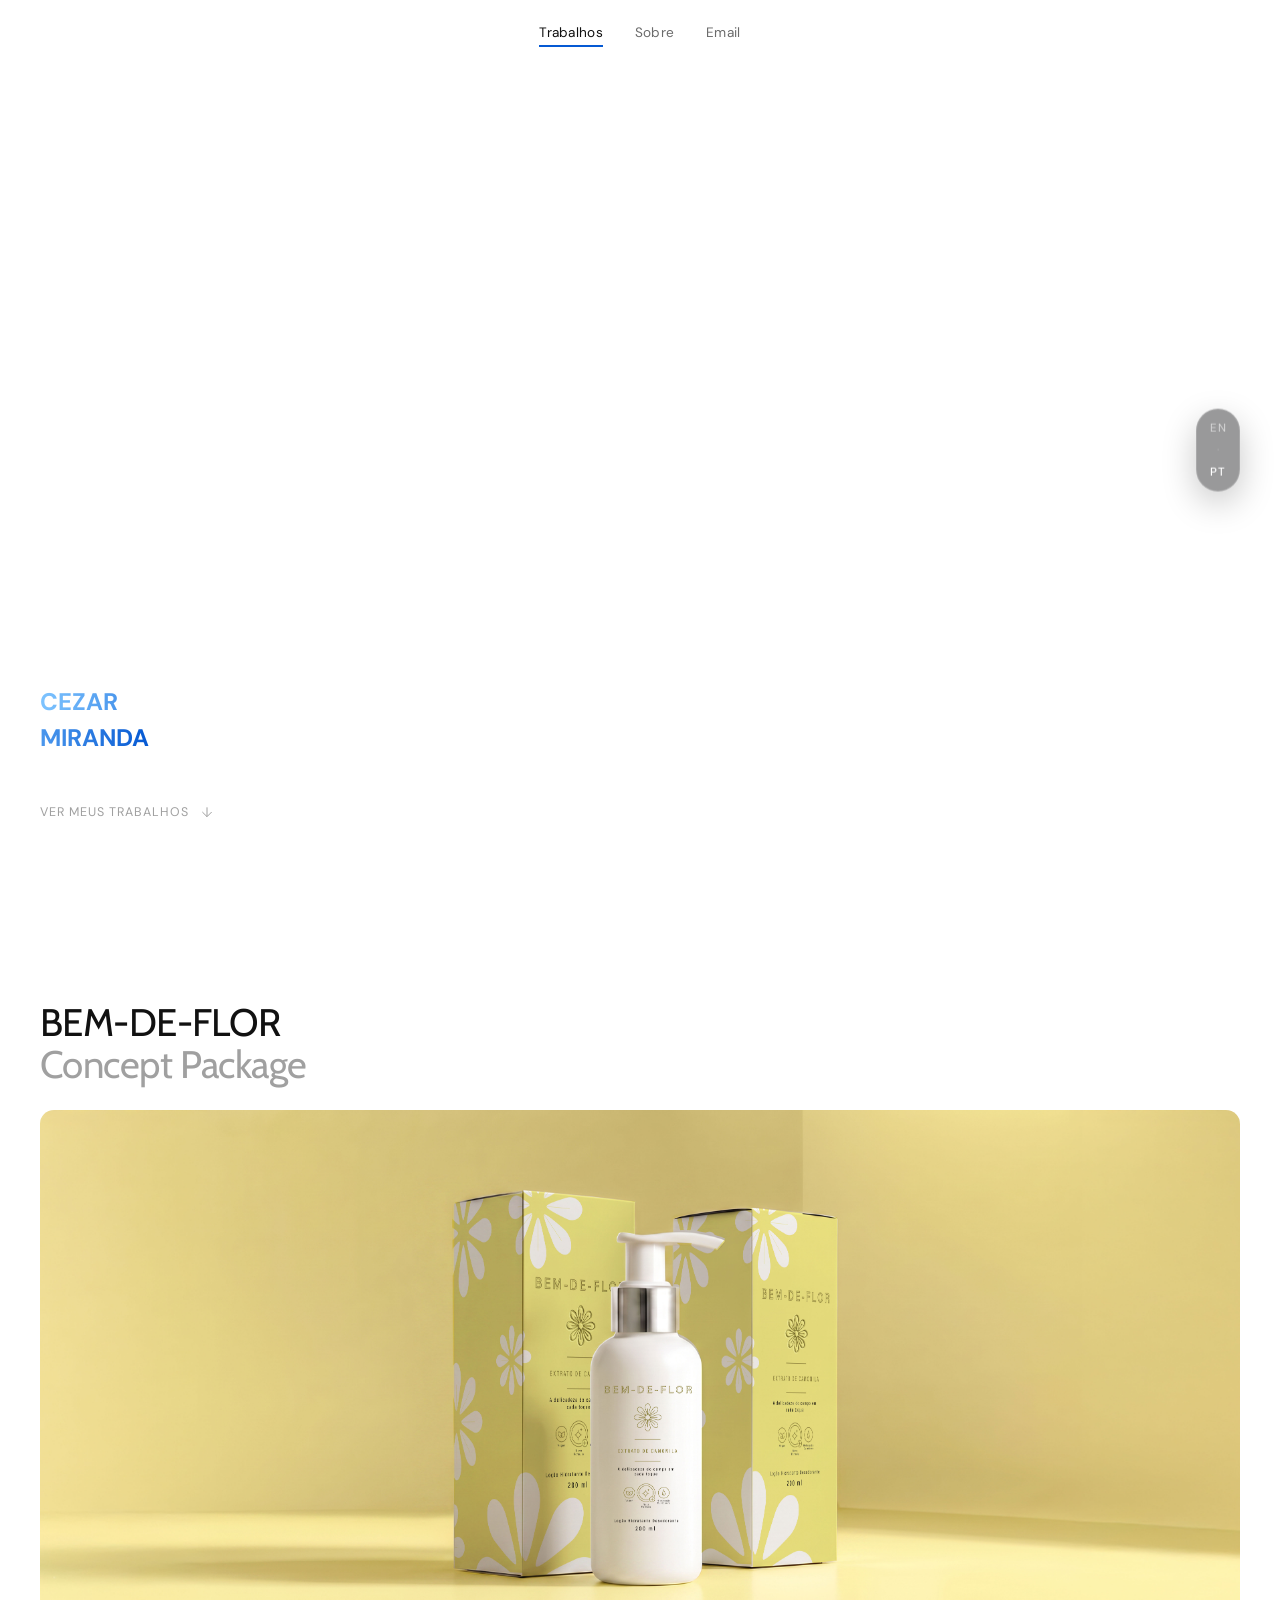
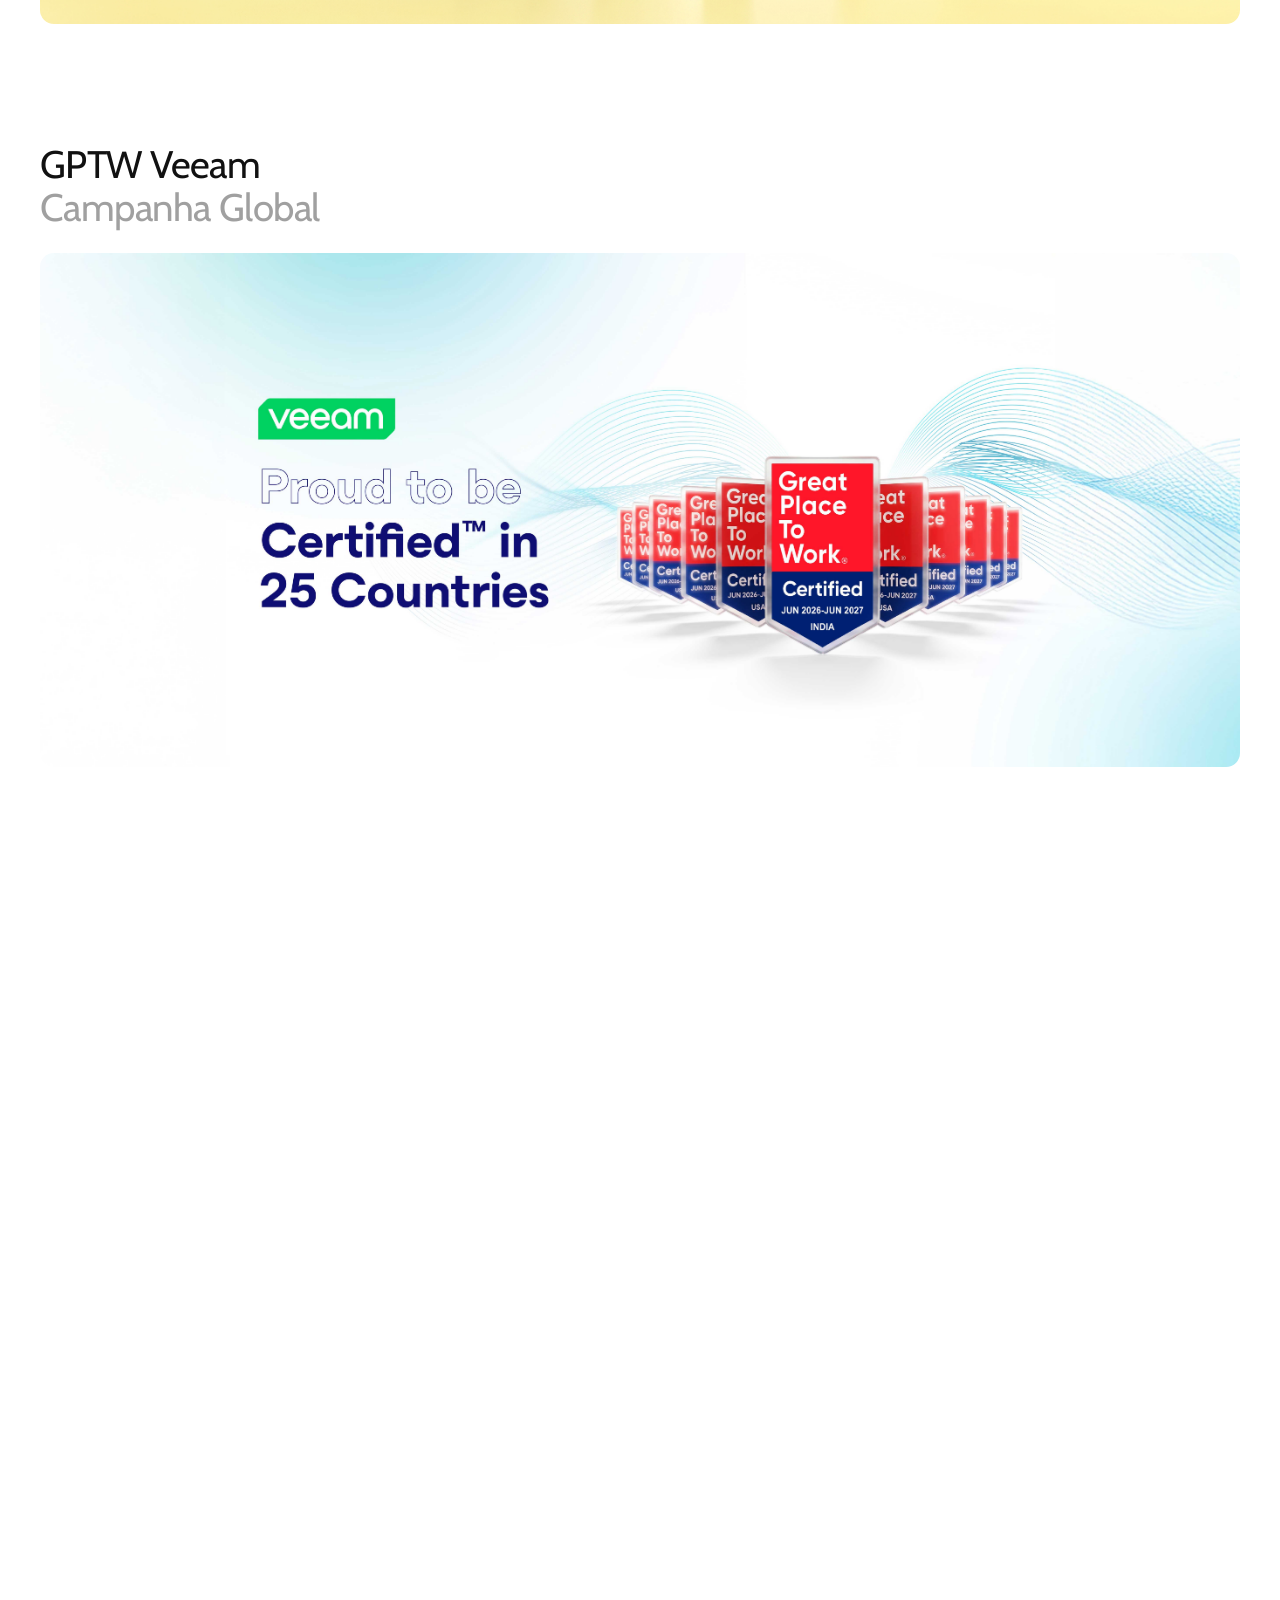
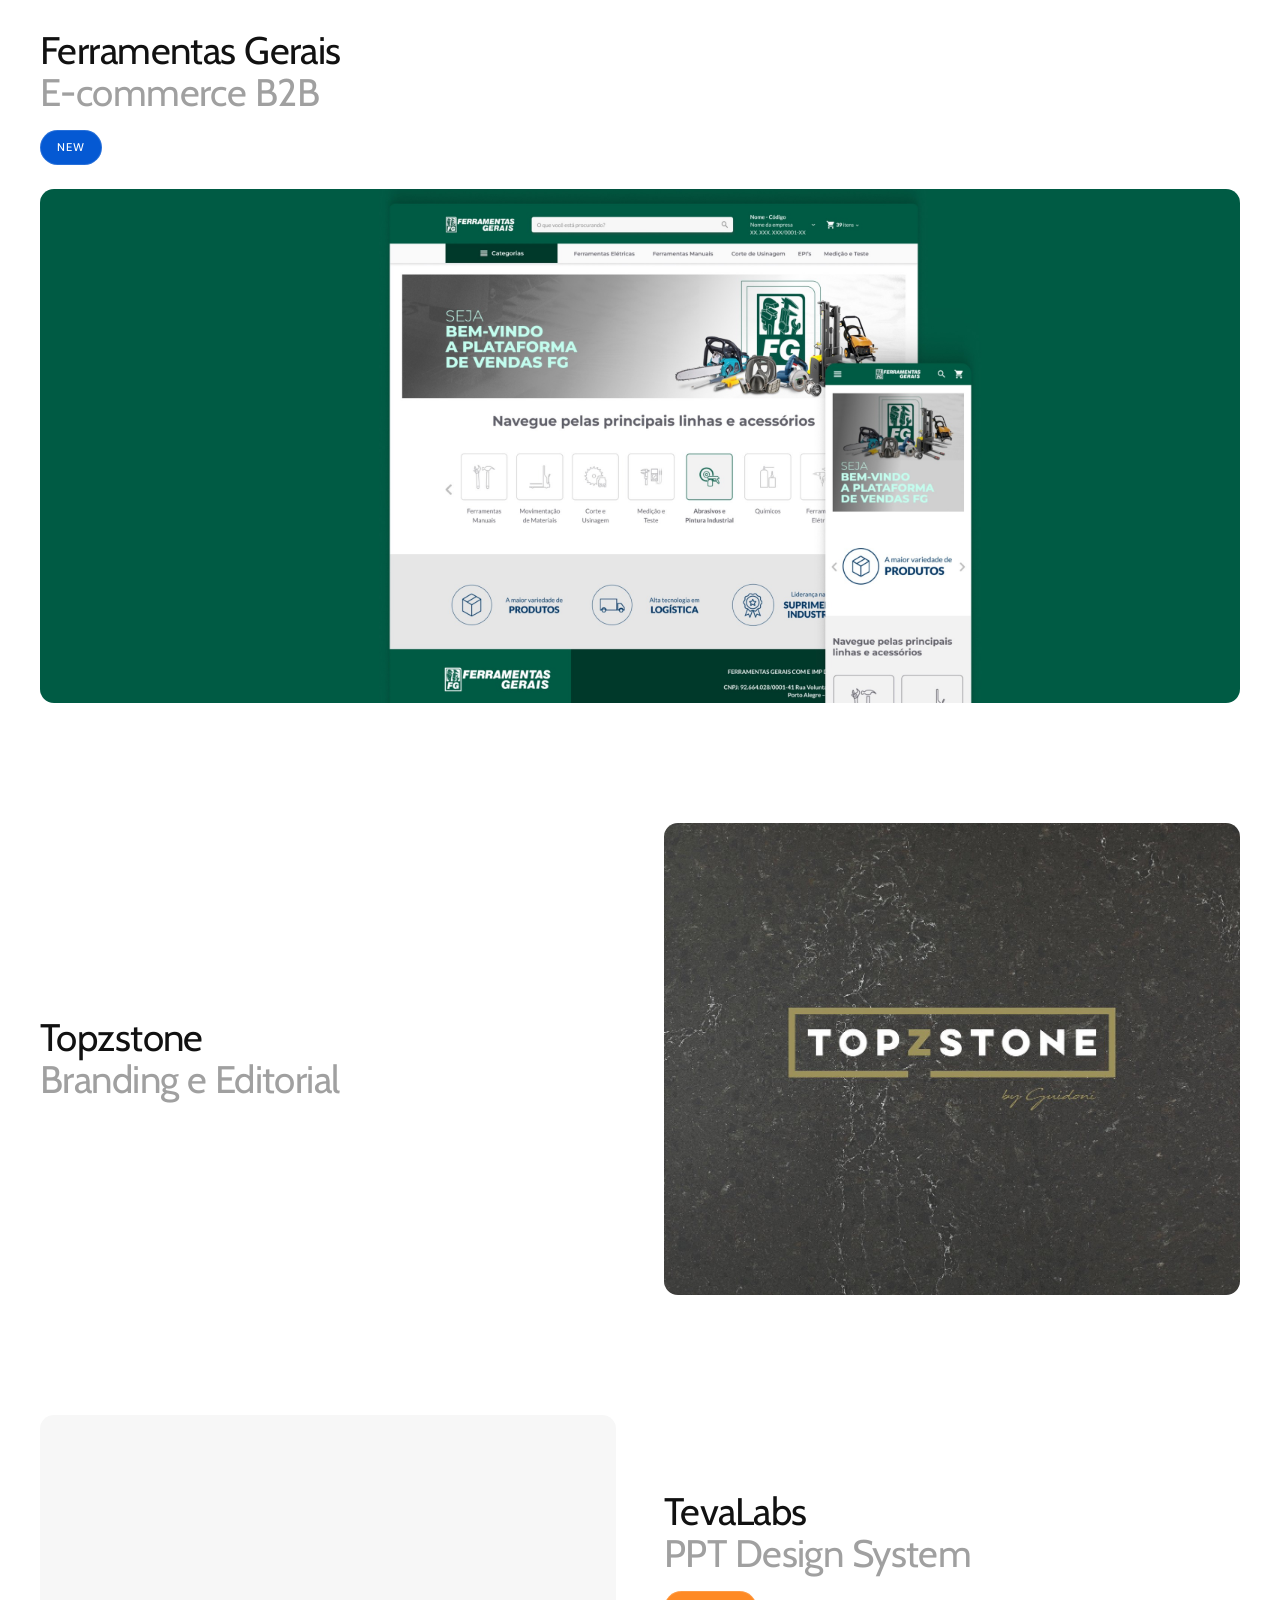
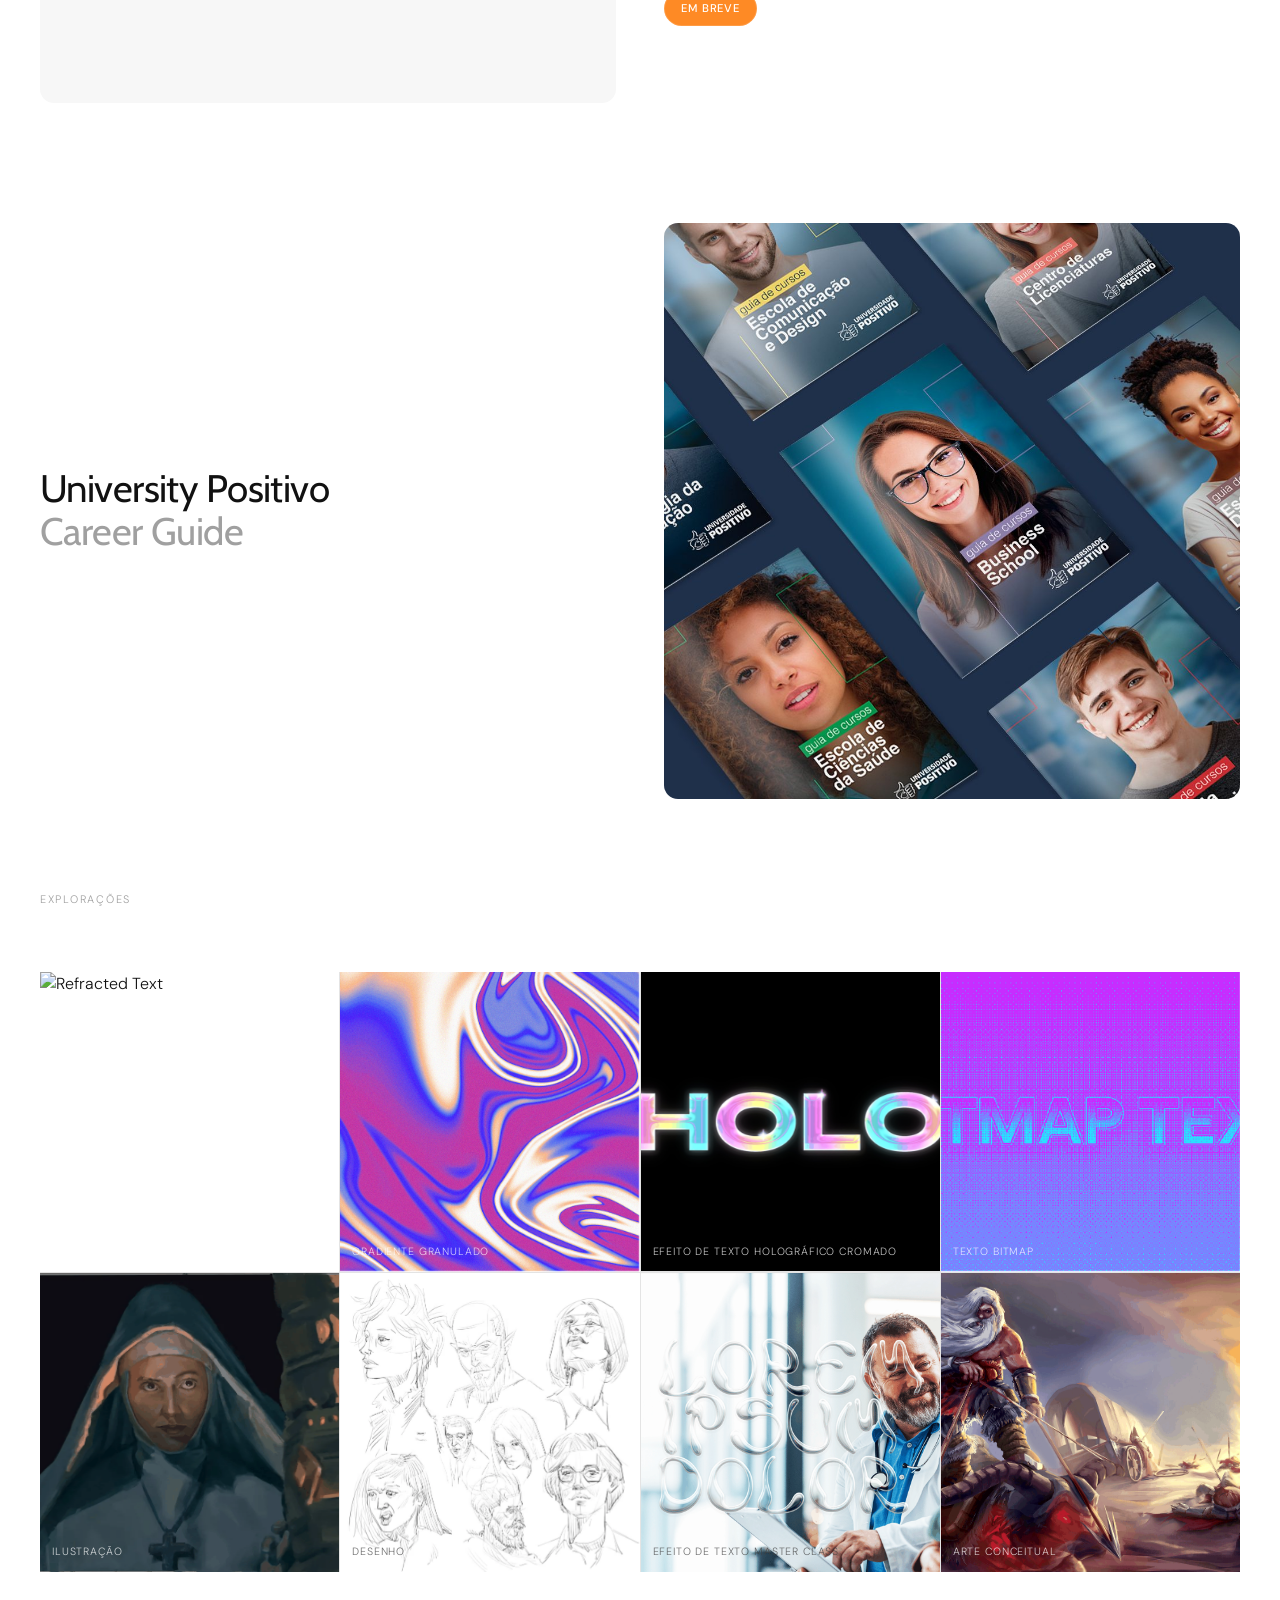
==== commit 78be27a6: "Add files via upload" ====
--- a/index.html
+++ b/index.html
@@ -8,7 +8,7 @@
   <!-- Fontes -->
   <link rel="preconnect" href="https://fonts.googleapis.com">
   <link rel="preconnect" href="https://fonts.gstatic.com" crossorigin="">
-  <link href="https://fonts.googleapis.com/css2?family=Cabin:wght@700&family=DM+Sans:ital,opsz,wght@0,9..40,300;0,9..40,400;0,9..40,500;1,9..40,300&display=swap" rel="stylesheet">
+  <link href="https://fonts.googleapis.com/css2?family=Roboto:wght@700;800;900&family=Cabin:wght@700&family=DM+Sans:ital,opsz,wght@0,9..40,300;0,9..40,400;0,9..40,500;1,9..40,300&display=swap" rel="stylesheet">
 
   <!-- CSS -->
   <link rel="stylesheet" href="assets/css/global.css">
@@ -49,11 +49,8 @@
 
   <!-- ─── HERO ─────────────────────────────────────────── -->
   <section class="hero">
-    <h1 class="hero__title t-serif-xl">
-      <span class="t-pt">Eu sou Cezar Miranda,<br>
-      Morando no Brasil. Atualmente <span class="gradient-highlight gradient-highlight--spectrum">Brand Designer</span> na Veeam Software.</span>
-      <span class="t-en">I'm Cezar Miranda,<br>
-      Living in Brazil. Currently a <span class="gradient-highlight gradient-highlight--spectrum">Brand Designer</span> at Veeam Software.</span>
+    <h1 class="hero__title">
+      <span class="gradient-highlight gradient-highlight--spectrum">CEZAR<br>MIRANDA</span>
     </h1>
     <button class="hero__scroll" aria-label="Ver trabalhos">
       <span class="t-pt">Ver meus trabalhos</span>
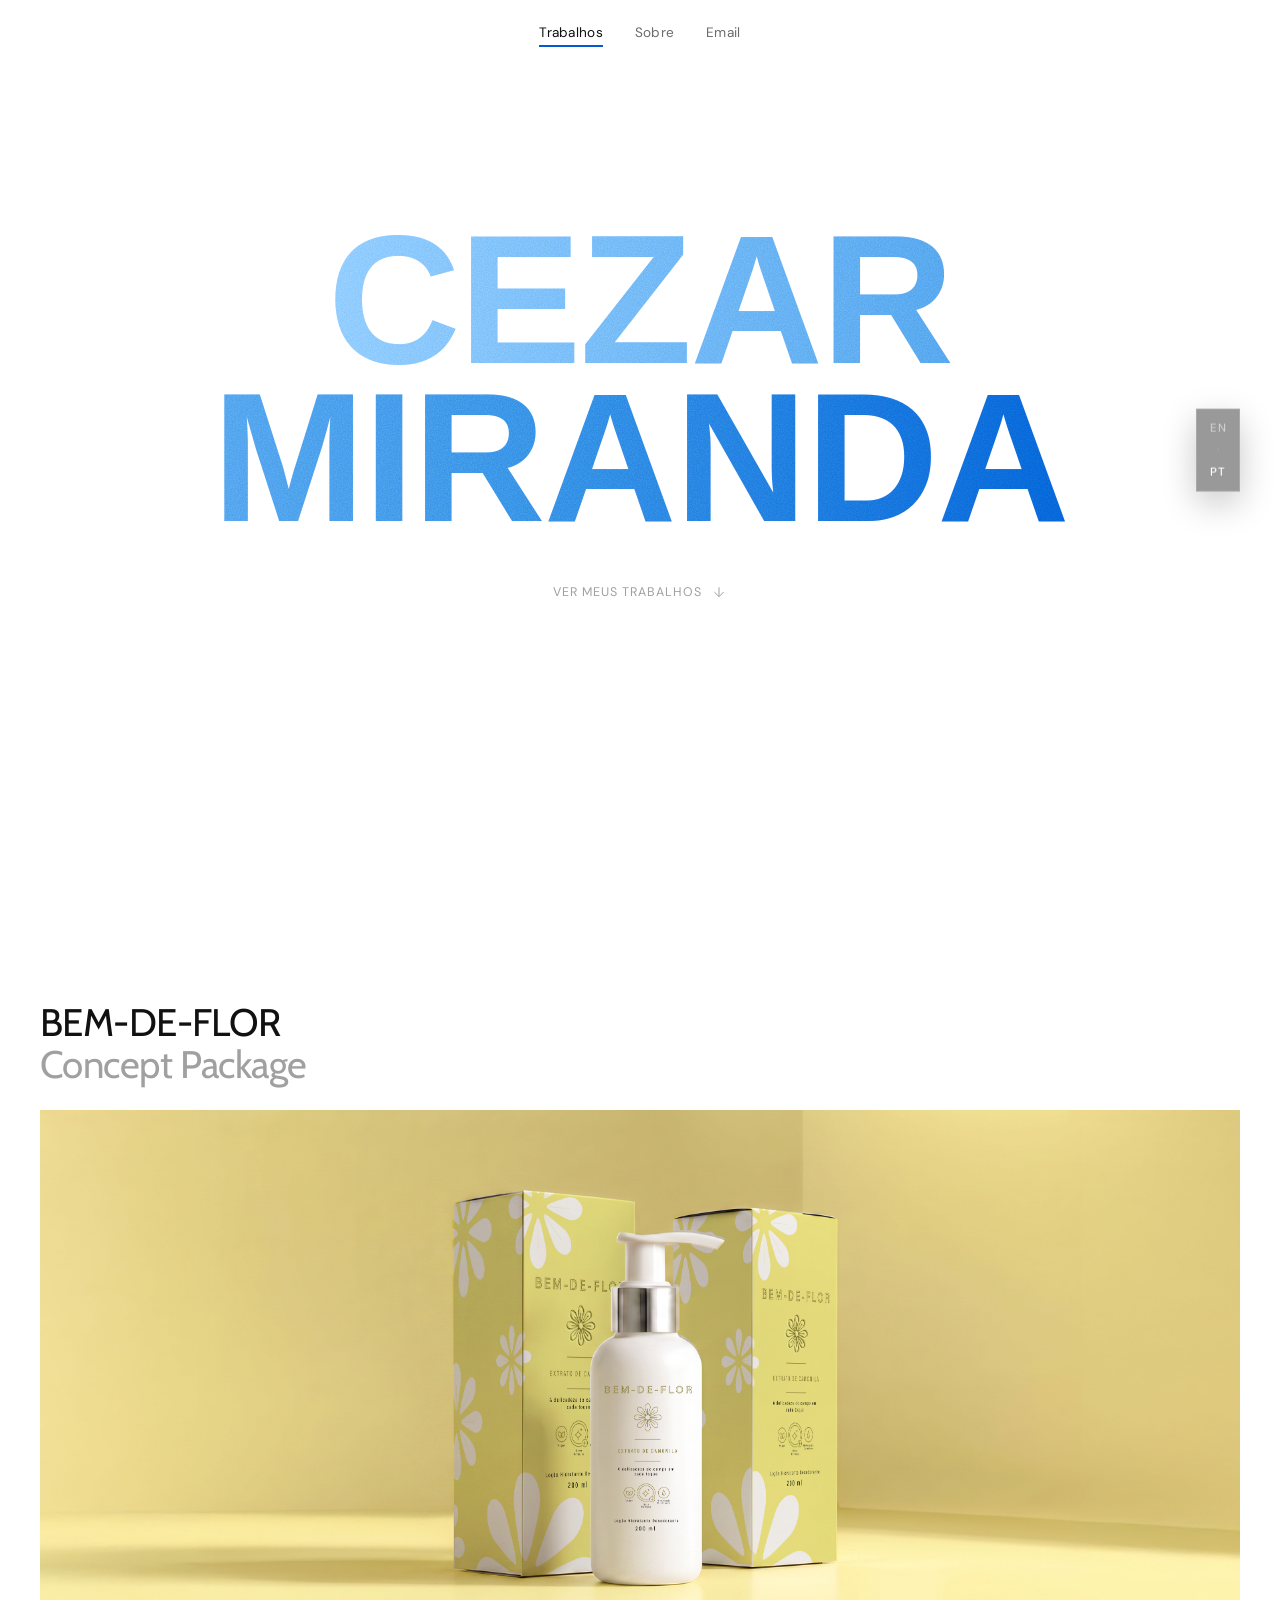
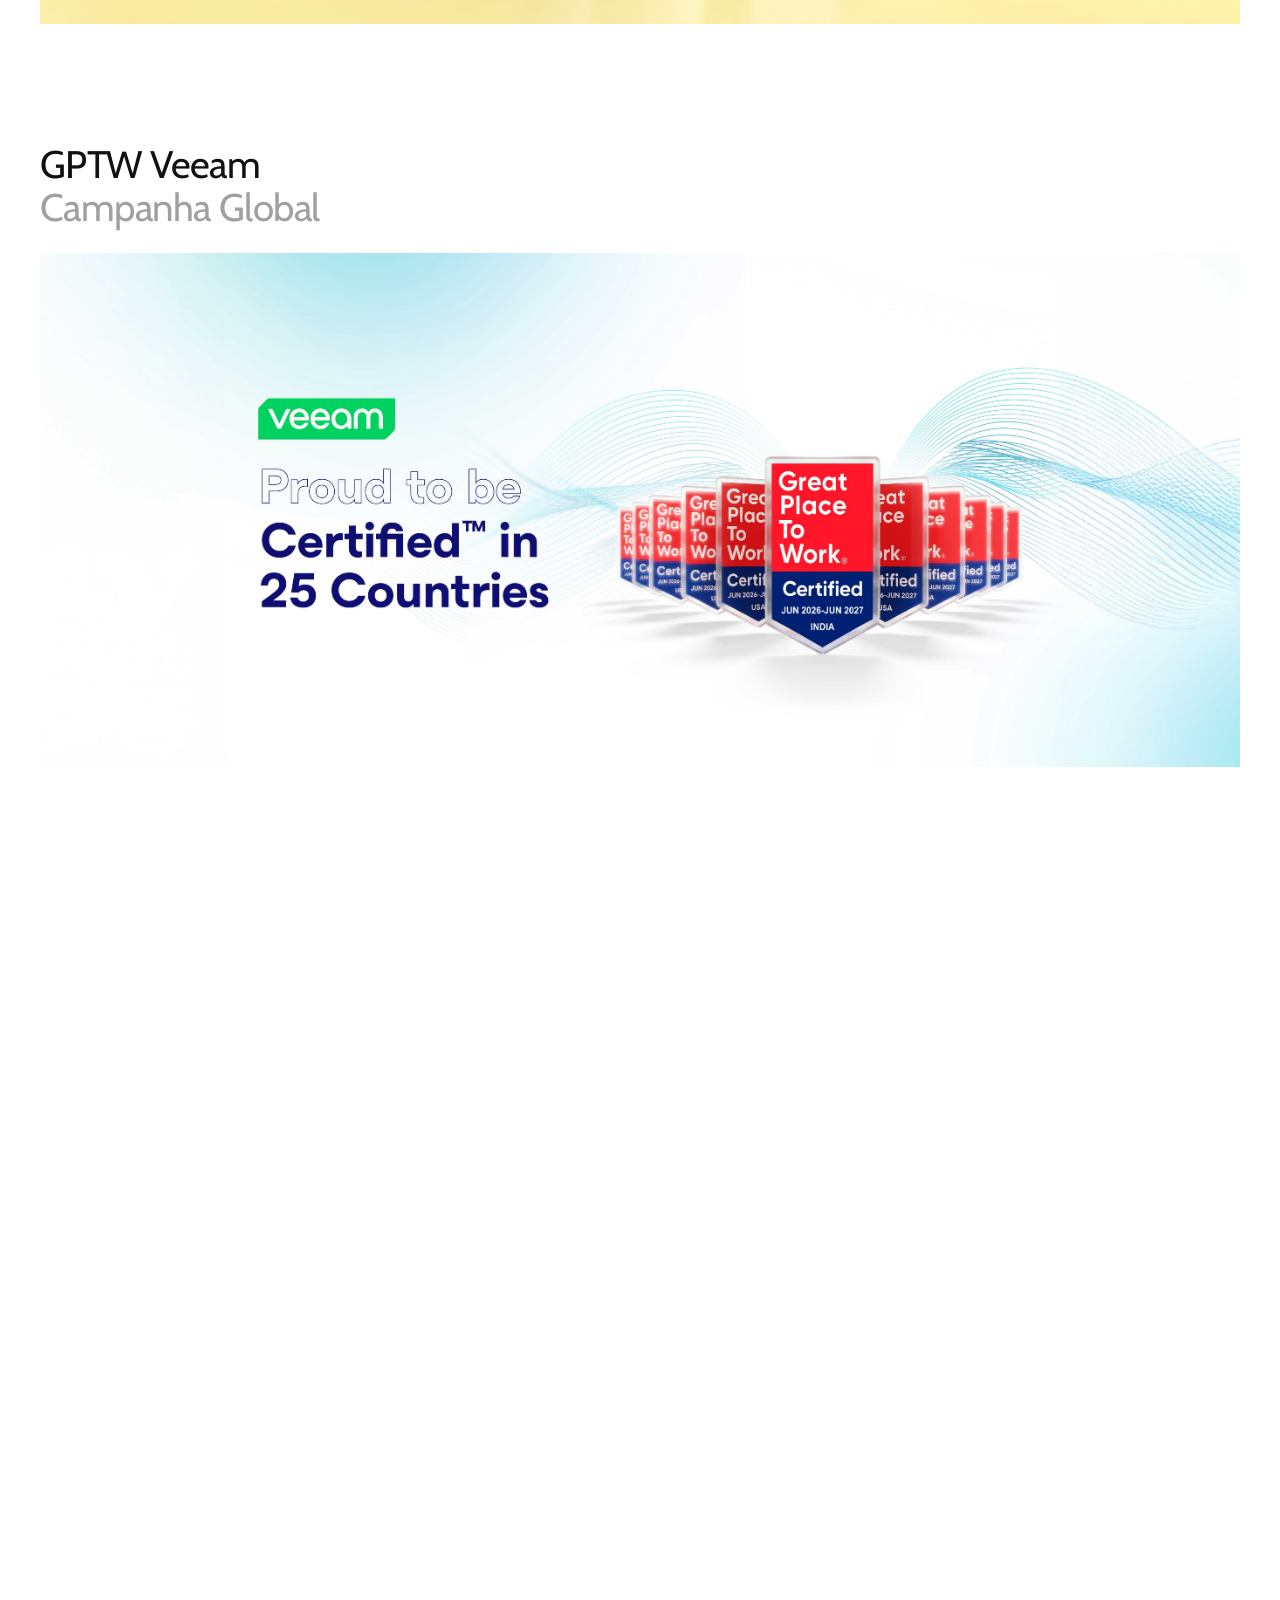
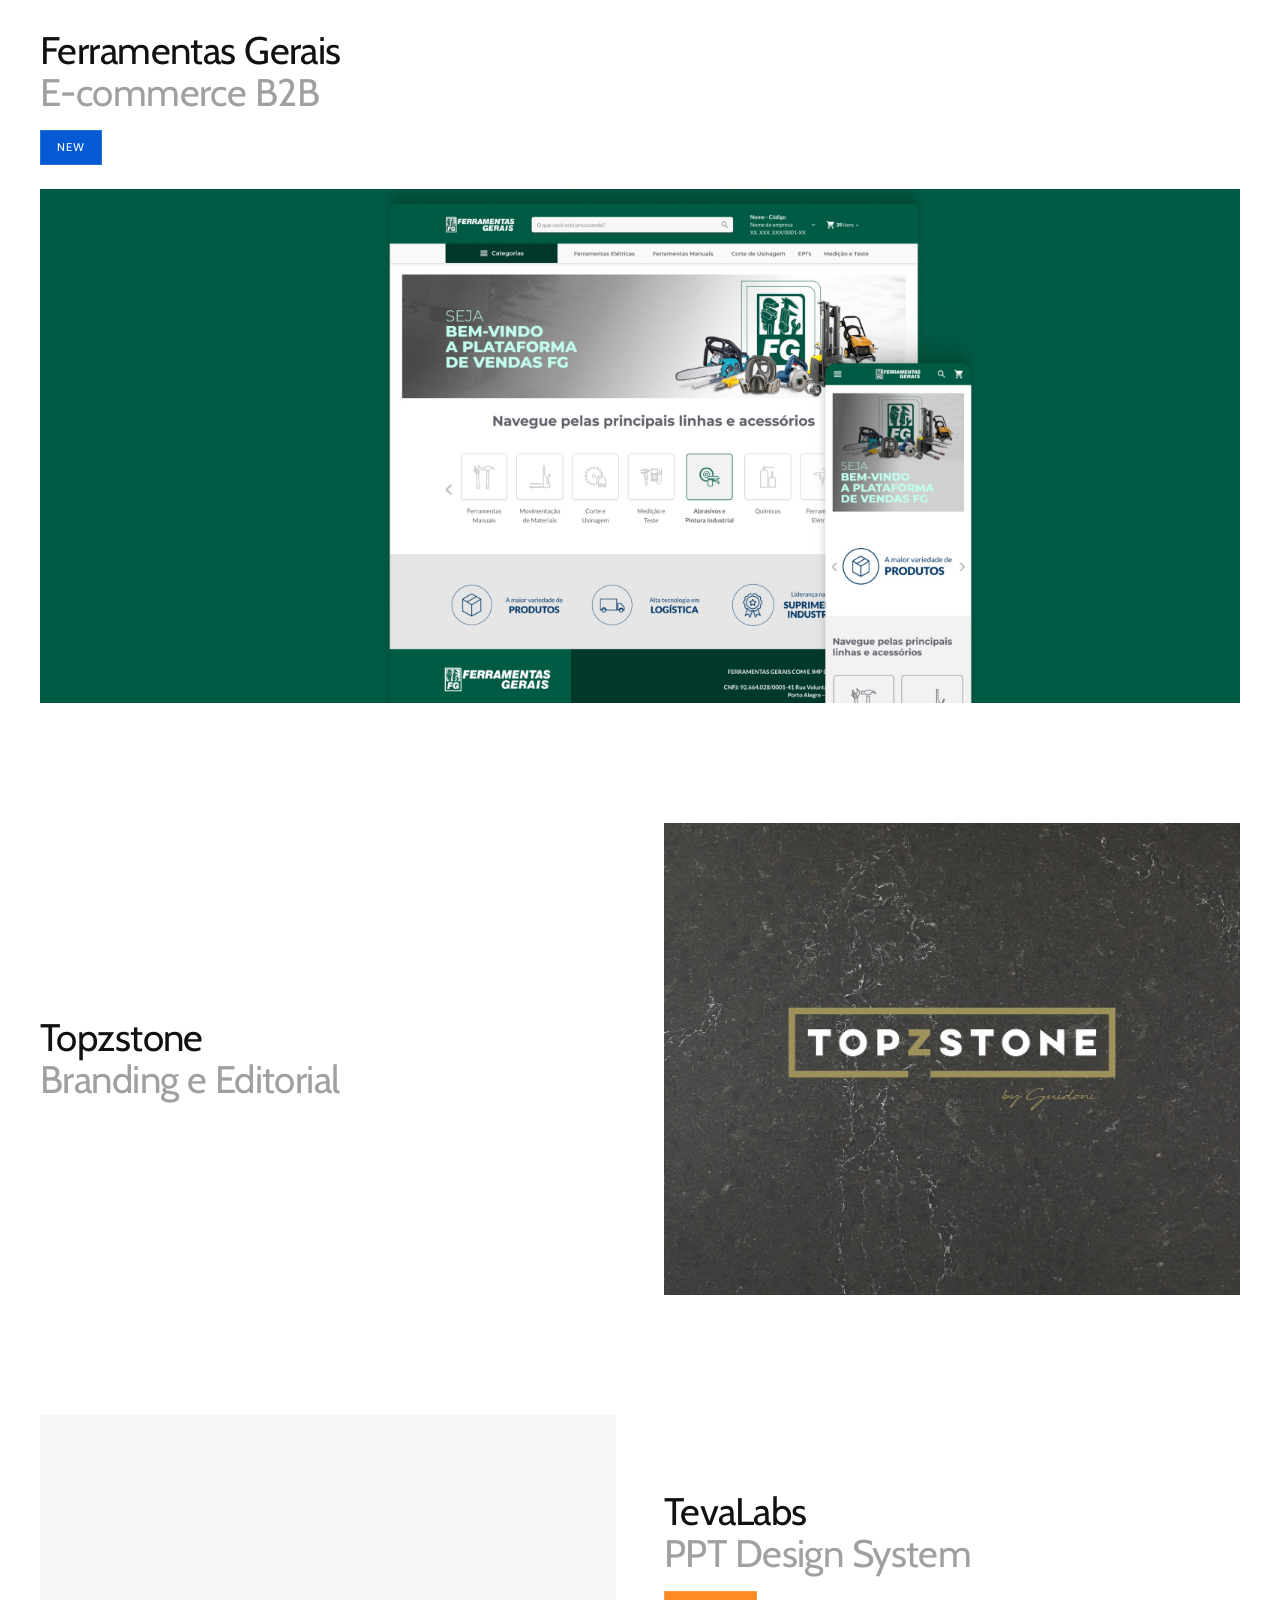
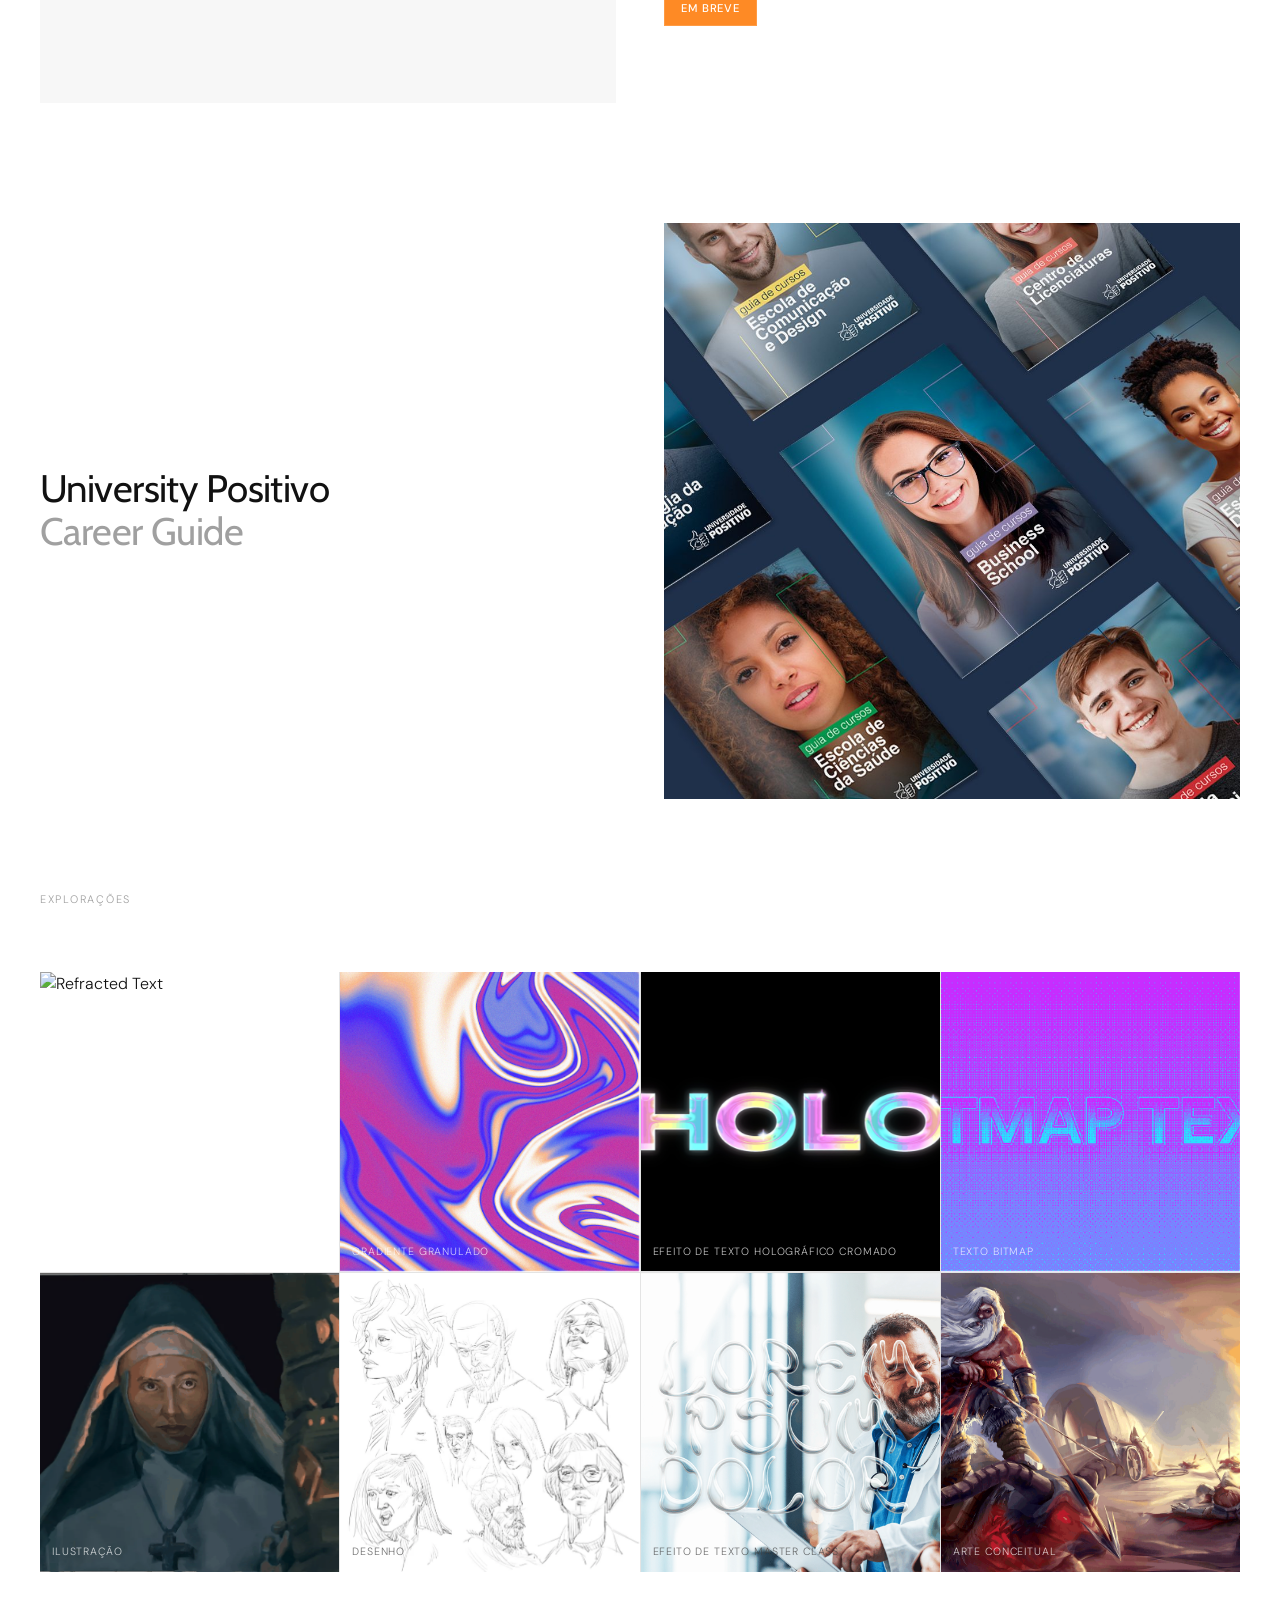
==== commit 417d9c41: "Add files via upload" ====
--- a/index.html
+++ b/index.html
@@ -50,7 +50,7 @@
   <!-- ─── HERO ─────────────────────────────────────────── -->
   <section class="hero">
     <h1 class="hero__title">
-      <span class="gradient-highlight gradient-highlight--spectrum">CEZAR<br>MIRANDA</span>
+      <span class="gradient-highlight gradient-highlight--spectrum gradient-highlight--noise">CEZAR<br>MIRANDA</span>
     </h1>
     <button class="hero__scroll" aria-label="Ver trabalhos">
       <span class="t-pt">Ver meus trabalhos</span>
@@ -256,4 +256,5 @@
   </div>
   <script src="assets/js/main.js"></script>
   <script src="assets/js/i18n.js"></script>
+  <script src="assets/js/gradient-hover.js"></script>
 </body></html>
--- a/assets/css/global.css
+++ b/assets/css/global.css
@@ -342,7 +342,7 @@
   backdrop-filter: blur(20px) saturate(140%);
   -webkit-backdrop-filter: blur(20px) saturate(140%);
   border: 1px solid rgba(255, 255, 255, 0.16);
-  border-radius: 999px;
+  border-radius: 0;
   box-shadow: 0 12px 34px rgba(0, 0, 0, 0.22);
 }
 
@@ -409,7 +409,7 @@
   align-items: center;
   justify-content: center;
   text-align: center;
-  border-radius: 14px;
+  border-radius: 0;
   overflow: hidden;
 }
 
@@ -430,7 +430,7 @@
 
 .case-media {
   width: 100%;
-  border-radius: 24px;
+  border-radius: 0;
   overflow: hidden;
 }
 
@@ -455,8 +455,12 @@
 /* Destaque com gradiente animado azul claro > azul escuro - usado em
    títulos/termos-chave que merecem mais ênfase que o .highlight padrão */
 .gradient-highlight {
-  background: linear-gradient(90deg, #7EC4FF, #0559D3, #7EC4FF);
-  background-size: 200% 100%;
+  background-image:
+    url("data:image/svg+xml;utf8,<svg xmlns='http://www.w3.org/2000/svg' width='150' height='150'><filter id='n'><feTurbulence type='fractalNoise' baseFrequency='0.85' numOctaves='3' stitchTiles='stitch'/><feColorMatrix type='matrix' values='0 0 0 0 1 0 0 0 0 1 0 0 0 0 1 0 0 0 0.35 0'/></filter><rect width='150' height='150' filter='url(%23n)'/></svg>"),
+    linear-gradient(90deg, #7EC4FF, #0559D3, #7EC4FF);
+  background-size: 160px 160px, 200% 100%;
+  background-repeat: repeat, repeat;
+  background-blend-mode: overlay;
   -webkit-background-clip: text;
   background-clip: text;
   color: transparent;
@@ -465,10 +469,10 @@
 
 @keyframes gradientHighlightMove {
   0% {
-    background-position: 0% 50%;
+    background-position: 0 0, 0% 50%;
   }
   100% {
-    background-position: 200% 50%;
+    background-position: 0 0, 200% 50%;
   }
 }
 
@@ -483,7 +487,7 @@
   padding: 0.28rem 0.75rem;
   border: 1px solid var(--border);
   color: var(--text-ter);
-  border-radius: 100px;
+  border-radius: 0;
 }
 
 .tag__icon {
@@ -571,7 +575,7 @@
 
   width: 44px;
   height: 44px;
-  border-radius: 50%;
+  border-radius: 0;
   border: none;
 
   background: rgba(255, 255, 255, 0.1);
--- a/assets/css/home.css
+++ b/assets/css/home.css
@@ -7,16 +7,24 @@
   min-height: 100svh;
   display: flex;
   flex-direction: column;
-  justify-content: flex-end;
+  justify-content: center;
+  align-items: center;
   padding: 0 var(--pad-x) 5rem;
   border: none;
 }
 
-
-
 .hero__title {
-  max-width: 860px;
+  max-width: none;
+  width: 100%;
+  margin: 0;
   color: var(--text);
+  font-family: 'Roboto', sans-serif;
+  font-weight: 800;
+  text-transform: uppercase;
+  text-align: center;
+  font-size: clamp(3.5rem, 15vw, 11.5rem);
+  line-height: 0.86;
+  letter-spacing: -0.01em;
   opacity: 0;
   transform: translateY(18px);
   animation: fadeUp 0.7s ease 0.22s forwards;
@@ -170,7 +178,7 @@
 
   margin-top: 1rem;
   padding: 0.5rem 1rem;
-  border-radius: 999px;
+  border-radius: 0;
 
   background: #FE8A25;
   border: 1px solid rgba(255, 255, 255, 0.14);
@@ -192,7 +200,7 @@
 
   margin-top: 1rem;
   padding: 0.5rem 1rem;
-  border-radius: 999px;
+  border-radius: 0;
 
   background: #0559D3;
   border: 1px solid rgba(255, 255, 255, 0.14);
@@ -637,7 +645,7 @@
   width: 110px;
   height: 110px;
 
-  border-radius: 999px;
+  border-radius: 0;
 
   background: #000;
   color: #fff;
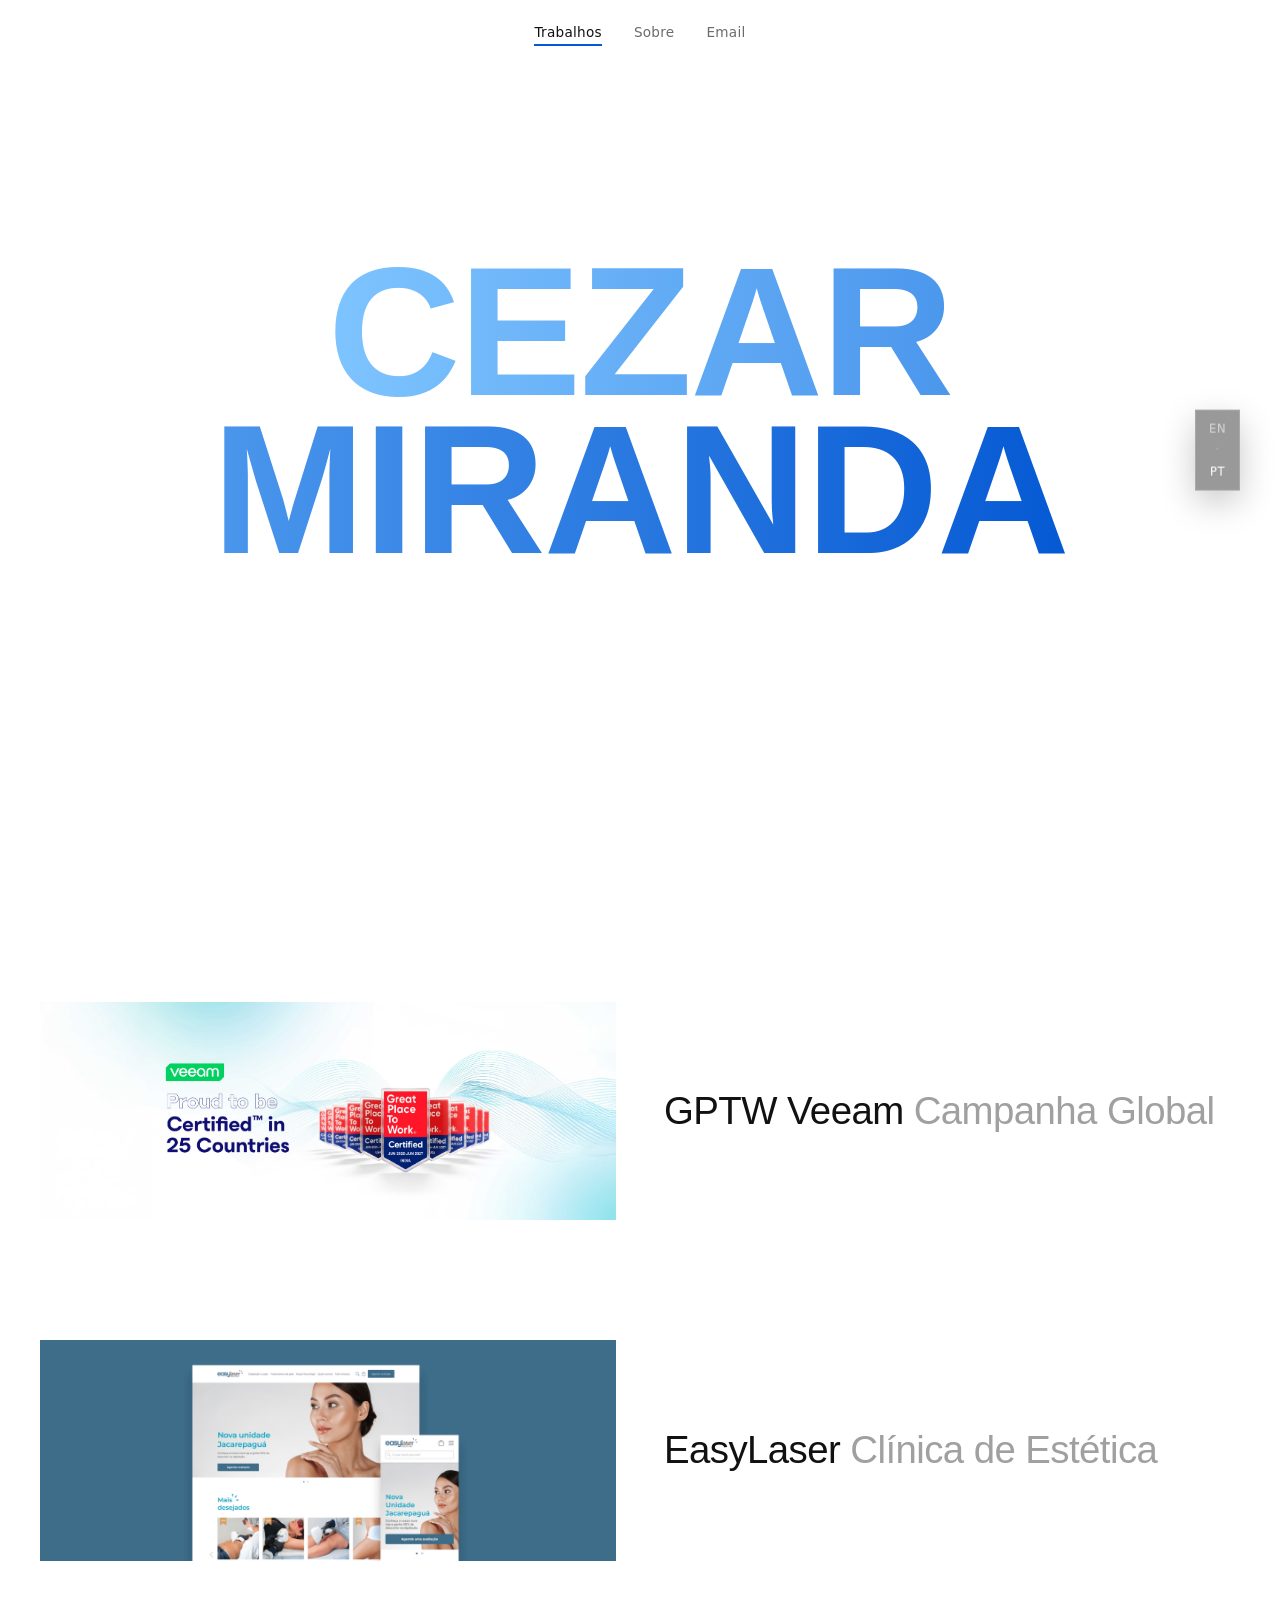
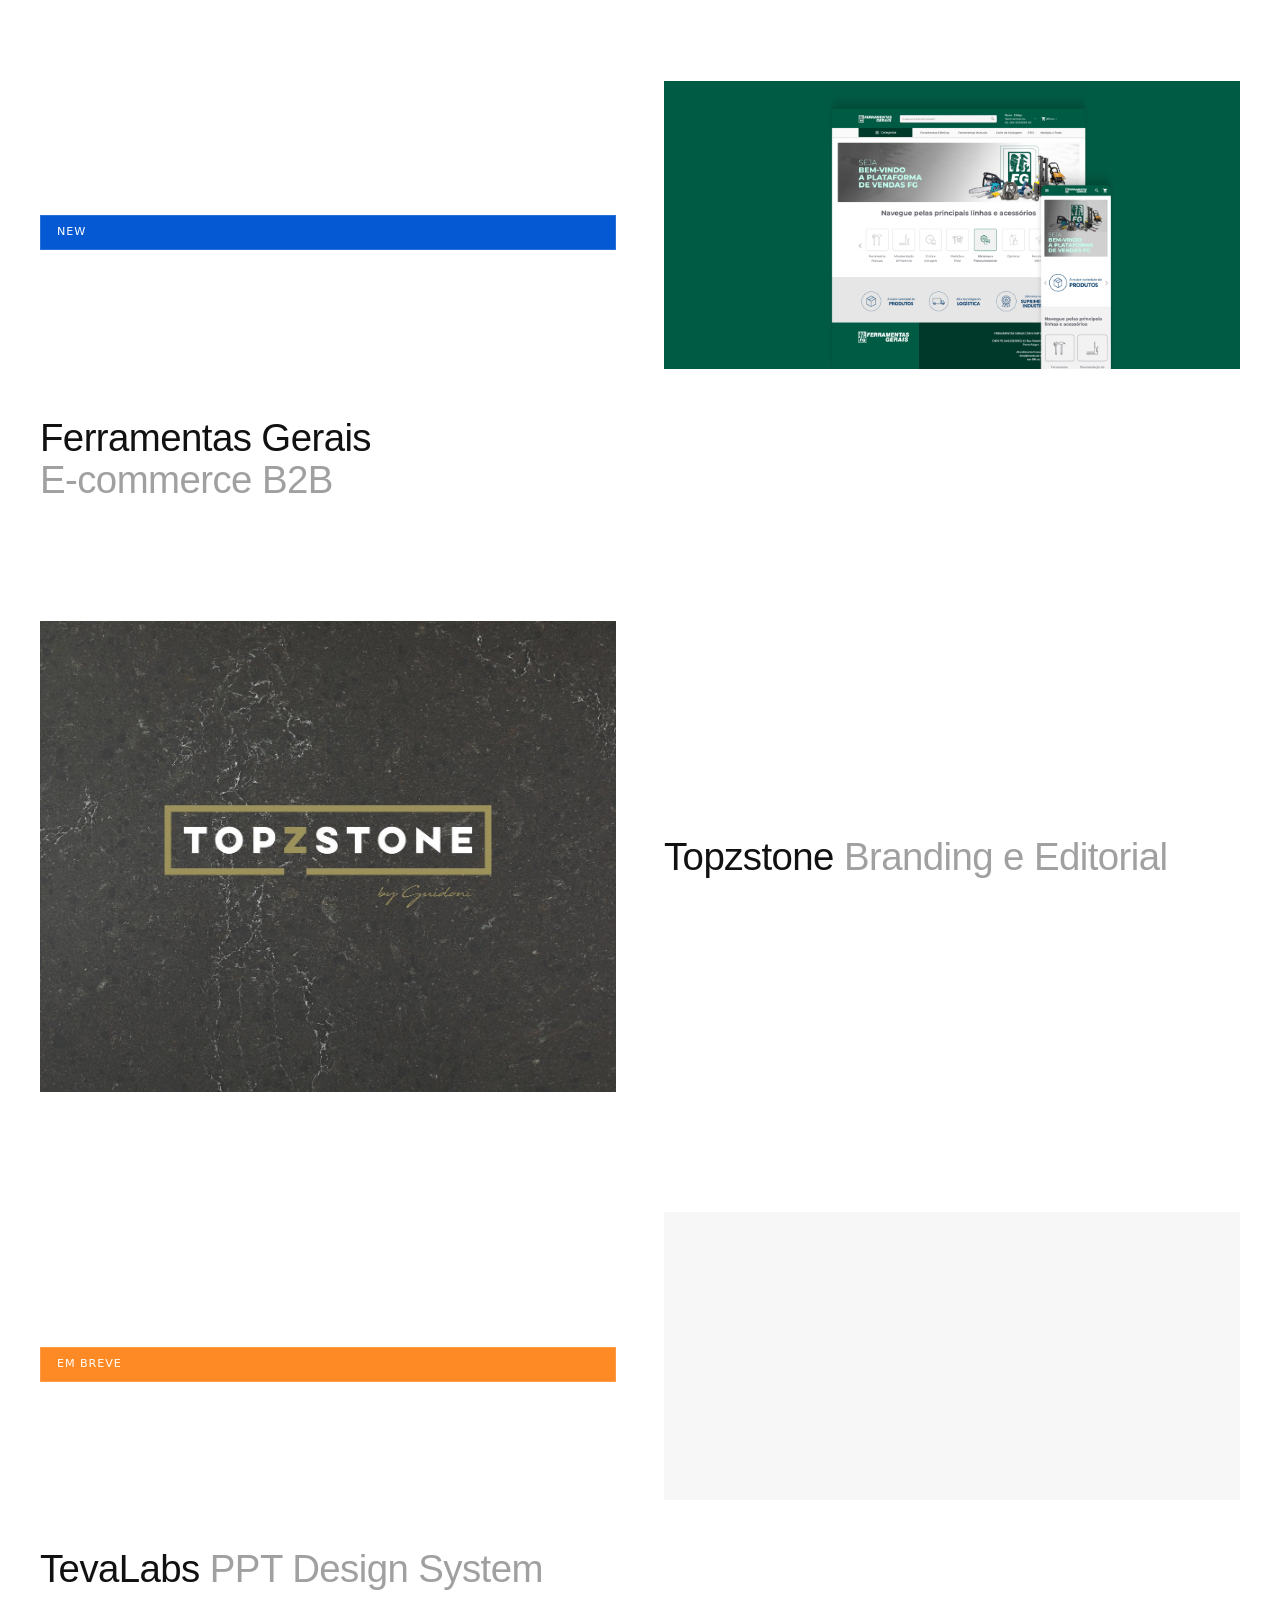
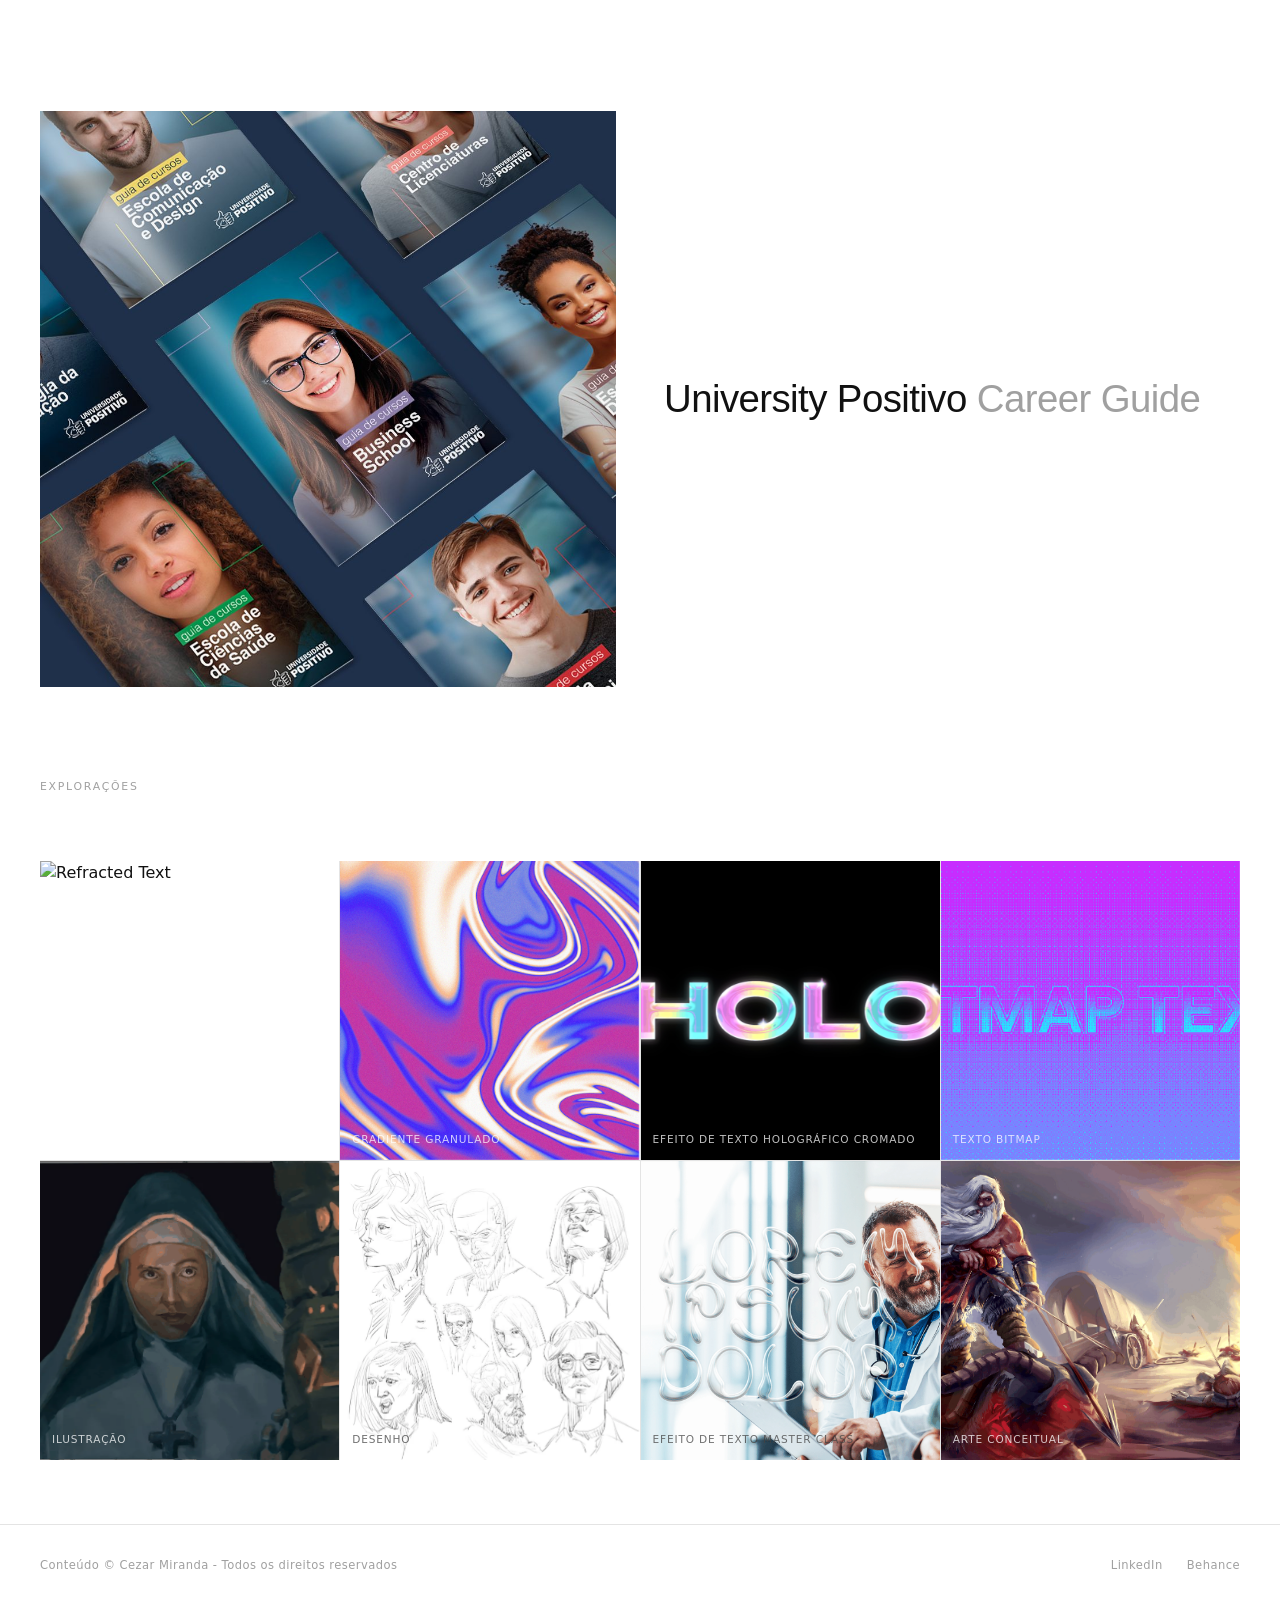
==== commit e20a4406: "Add files via upload" ====
--- a/index.html
+++ b/index.html
@@ -8,7 +8,7 @@
   <!-- Fontes -->
   <link rel="preconnect" href="https://fonts.googleapis.com">
   <link rel="preconnect" href="https://fonts.gstatic.com" crossorigin="">
-  <link href="https://fonts.googleapis.com/css2?family=Roboto:wght@700;800;900&family=Cabin:wght@700&family=DM+Sans:ital,opsz,wght@0,9..40,300;0,9..40,400;0,9..40,500;1,9..40,300&display=swap" rel="stylesheet">
+  <link href="https://fonts.googleapis.com/css2?family=Raleway:wght@200..700&family=Bebas+Neue&display=swap" rel="stylesheet">
 
   <!-- CSS -->
   <link rel="stylesheet" href="assets/css/global.css">
@@ -50,125 +50,91 @@
   <!-- ─── HERO ─────────────────────────────────────────── -->
   <section class="hero">
     <h1 class="hero__title">
-      <span class="gradient-highlight gradient-highlight--spectrum gradient-highlight--noise">CEZAR<br>MIRANDA</span>
+      <span class="gradient-highlight">CEZAR MIRANDA</span>
     </h1>
-    <button class="hero__scroll" aria-label="Ver trabalhos">
-      <span class="t-pt">Ver meus trabalhos</span>
-      <span class="t-en">Explore my works</span>
-      <svg viewBox="0 0 24 24" fill="none" stroke="currentColor" stroke-width="1.5" aria-hidden="true">
-        <path d="M12 5v14M5 12l7 7 7-7"></path>
-      </svg>
-    </button>
   </section>
 
   <!-- ─── PROJECTS ──────────────────────────────────────── -->
   <p class="section-label" id="work"></p>
   <section class="projects">
 
-    <!-- 01 - destaque full width -->
-    <a href="pages/case_bemdeflor.html" class="project-item project-item--featured reveal">
-      <div class="project-item__meta">
-        <div>
-
-          <h2 class="project-item__title t-serif-md">BEM-DE-FLOR <br>
-            <span class="highlight t-pt">Concept Package</span>
-            <span class="highlight t-en">Concept Package</span>
-          </h2>
-        </div>
-      </div>
-      <div class="placeholder">
-        <img src="assets/img/bem_01.jpg" alt="BEM-DE-FLOR">
-      </div>
-    </a>
-
-    <!-- 02 - destaque full width -->
-    <a href="pages/case_gptw_veeam.html" class="project-item project-item--featured reveal">
-      <div class="project-item__meta">
-        <div>
-
-          <h2 class="project-item__title t-serif-md">GPTW Veeam <br>
-            <span class="highlight t-pt">Campanha Global</span>
-            <span class="highlight t-en">Global Campaign</span>
-          </h2>
-        </div>
-      </div>
+    <!-- 02 -->
+    <a href="pages/case_gptw_veeam.html" class="project-item reveal">
       <div class="placeholder">
         <img src="assets/img/gptw_01.jpg" alt="GPTW Veeam">
       </div>
-    </a>
-
-    <!-- 03 - destaque full width -->
-    <a href="pages/case_easylaser.html" class="project-item project-item--featured reveal">
-      <div class="project-item__meta">
-
-        <div>
-          <h2 class="project-item__title t-serif-md">EasyLaser<br>
-            <span class="highlight t-pt">Clínica de Estética</span>
-            <span class="highlight t-en">Aesthetics Clinic</span>
-          </h2>
-        </div>
-      </div>
+      <div class="project-item__meta">
+        <h2 class="project-item__title t-serif-md">GPTW Veeam
+          <span class="highlight t-pt">Campanha Global</span>
+          <span class="highlight t-en">Global Campaign</span>
+        </h2>
+      </div>
+    </a>
+
+    <!-- 03 -->
+    <a href="pages/case_easylaser.html" class="project-item reveal">
       <div class="placeholder">
         <img src="assets/img/image_header.png" alt="Projeto">
       </div>
-    </a>
-
-    <!-- 04 - destaque full width -->
-    <a href="pages/case_ferramentasgerais.html" class="project-item project-item--featured reveal">
-      <div class="project-item__meta">
-        <div>
-
-          <h2 class="project-item__title t-serif-md">Ferramentas Gerais <br>
-            <span class="highlight t-pt">E-commerce B2B</span>
-            <span class="highlight t-en">B2B E-commerce</span>
-          </h2>
-          <span class="new-badge">NEW</span>
-        </div>
-      </div>
+      <div class="project-item__meta">
+        <h2 class="project-item__title t-serif-md">EasyLaser
+          <span class="highlight t-pt">Clínica de Estética</span>
+          <span class="highlight t-en">Aesthetics Clinic</span>
+        </h2>
+      </div>
+    </a>
+
+    <!-- 04 -->
+    <a href="pages/case_ferramentasgerais.html" class="project-item reveal">
+      <span class="new-badge">NEW</span>
       <div class="placeholder">
         <img src="assets/img/punch_out_header.jpg" alt="Projeto">
       </div>
-
-
+      <div class="project-item__meta">
+        <h2 class="project-item__title t-serif-md">Ferramentas Gerais
+          <span class="highlight t-pt">E-commerce B2B</span>
+          <span class="highlight t-en">B2B E-commerce</span>
+        </h2>
+      </div>
     </a>
 
     <!-- 05 -->
     <a href="pages/case_topzstone.html" class="project-item reveal">
-      <div class="project-item__meta">
-        <h2 class="project-item__title t-serif-md">Topzstone <br>
+      <div class="placeholder">
+        <img src="assets/img/topsztone_01.jpg" alt="Projeto">
+      </div>
+      <div class="project-item__meta">
+        <h2 class="project-item__title t-serif-md">Topzstone
           <span class="highlight t-pt">Branding e Editorial</span>
           <span class="highlight t-en">Branding and Editorial</span>
         </h2>
       </div>
-      <div class="placeholder">
-        <img src="assets/img/topsztone_01.jpg" alt="Projeto">
-
-      </div>
-    </a>
-
-    <!-- 06 - imagem à esquerda -->
-    <a href="pages/case_tevalabs.html" class="project-item project-item--img-first is-soon reveal">
+    </a>
+
+    <!-- 06 -->
+    <a href="pages/case_tevalabs.html" class="project-item is-soon reveal">
+      <span class="soon-badge"><span class="t-pt">Em breve</span><span class="t-en">Soon</span></span>
       <div class="placeholder">
         <video autoplay="" muted="" loop="" playsinline="">
           <source src="assets/img/deck_review_case.mp4" type="video/mp4">
         </video>
       </div>
       <div class="project-item__meta">
-
-        <h2 class="project-item__title t-serif-md">TevaLabs<br><span class="highlight">PPT Design System</span> </h2>
-        <span class="soon-badge"><span class="t-pt">Em breve</span><span class="t-en">Soon</span></span>
+        <h2 class="project-item__title t-serif-md">TevaLabs
+          <span class="highlight">PPT Design System</span>
+        </h2>
       </div>
     </a>
 
     <!-- 07 -->
     <a href="pages/case_positivo.html" class="project-item reveal">
-      <div class="project-item__meta">
-
-        <h2 class="project-item__title t-serif-md">University Positivo <br><span class="highlight">Career Guide</span>
-        </h2>
-      </div>
       <div class="placeholder">
         <img src="assets/img/positivo_01.jpg" alt="Positivo">
+      </div>
+      <div class="project-item__meta">
+        <h2 class="project-item__title t-serif-md">University Positivo
+          <span class="highlight">Career Guide</span>
+        </h2>
       </div>
     </a>
   </section>
--- a/assets/css/global.css
+++ b/assets/css/global.css
@@ -434,6 +434,13 @@
   overflow: hidden;
 }
 
+.case-media img {
+  width: 100%;
+  height: 100%;
+  display: block;
+  object-fit: cover;
+}
+
 .case-media video {
   width: 100%;
   height: auto;
@@ -455,24 +462,65 @@
 /* Destaque com gradiente animado azul claro > azul escuro - usado em
    títulos/termos-chave que merecem mais ênfase que o .highlight padrão */
 .gradient-highlight {
+  --mx: 50%;
+  --my: 50%;
+  background-image: linear-gradient(90deg, #7EC4FF, #0559D3, #7EC4FF);
+  background-size: 200% 100%;
+  -webkit-background-clip: text;
+  background-clip: text;
+  color: transparent;
+  animation: gradientHighlightMove 4s linear infinite;
+}
+
+@keyframes gradientHighlightMove {
+  0% {
+    background-position: 0% 50%;
+  }
+  100% {
+    background-position: 200% 50%;
+  }
+}
+
+/* Modificador com textura de ruído (grão) por cima do gradiente - só
+   usado em títulos grandes (ex.: home), onde o padrão não "lava" o
+   texto pequeno pra branco. Em textos pequenos (ex.: About) usar só
+   .gradient-highlight puro, sem este modificador. */
+.gradient-highlight--noise {
   background-image:
-    url("data:image/svg+xml;utf8,<svg xmlns='http://www.w3.org/2000/svg' width='150' height='150'><filter id='n'><feTurbulence type='fractalNoise' baseFrequency='0.85' numOctaves='3' stitchTiles='stitch'/><feColorMatrix type='matrix' values='0 0 0 0 1 0 0 0 0 1 0 0 0 0 1 0 0 0 0.35 0'/></filter><rect width='150' height='150' filter='url(%23n)'/></svg>"),
+    url("data:image/svg+xml;utf8,<svg xmlns='http://www.w3.org/2000/svg' width='150' height='150'><filter id='n'><feTurbulence type='fractalNoise' baseFrequency='0.85' numOctaves='3' stitchTiles='stitch'/><feColorMatrix type='matrix' values='0 0 0 0 1 0 0 0 0 1 0 0 0 0 1 0 0 0 0.25 0'/></filter><rect width='150' height='150' filter='url(%23n)'/></svg>"),
     linear-gradient(90deg, #7EC4FF, #0559D3, #7EC4FF);
   background-size: 160px 160px, 200% 100%;
   background-repeat: repeat, repeat;
   background-blend-mode: overlay;
-  -webkit-background-clip: text;
-  background-clip: text;
-  color: transparent;
-  animation: gradientHighlightMove 4s linear infinite;
-}
-
-@keyframes gradientHighlightMove {
+  animation-name: gradientHighlightMoveNoise;
+}
+
+@keyframes gradientHighlightMoveNoise {
   0% {
     background-position: 0 0, 0% 50%;
   }
   100% {
     background-position: 0 0, 200% 50%;
+  }
+}
+
+/* Reage ao hover do mouse (só desktop/ponteiro fino): pausa a
+   animação automática e troca pra um gradiente radial - o azul
+   escuro "segue" o cursor (--mx/--my são atualizados via JS em
+   gradient-hover.js), esmaecendo pro azul claro nas bordas. */
+@media (hover: hover) and (pointer: fine) {
+  .gradient-highlight:hover {
+    animation-play-state: paused;
+    background-image: radial-gradient(circle at var(--mx) var(--my), #0559D3 0%, #7EC4FF 100%);
+  }
+
+  .gradient-highlight--noise:hover {
+    background-image:
+      url("data:image/svg+xml;utf8,<svg xmlns='http://www.w3.org/2000/svg' width='150' height='150'><filter id='n'><feTurbulence type='fractalNoise' baseFrequency='0.85' numOctaves='3' stitchTiles='stitch'/><feColorMatrix type='matrix' values='0 0 0 0 1 0 0 0 0 1 0 0 0 0 1 0 0 0 0.25 0'/></filter><rect width='150' height='150' filter='url(%23n)'/></svg>"),
+      radial-gradient(circle at var(--mx) var(--my), #0559D3 0%, #7EC4FF 100%);
+    background-size: 160px 160px, 100% 100%;
+    background-repeat: repeat, no-repeat;
+    background-blend-mode: overlay;
   }
 }
 
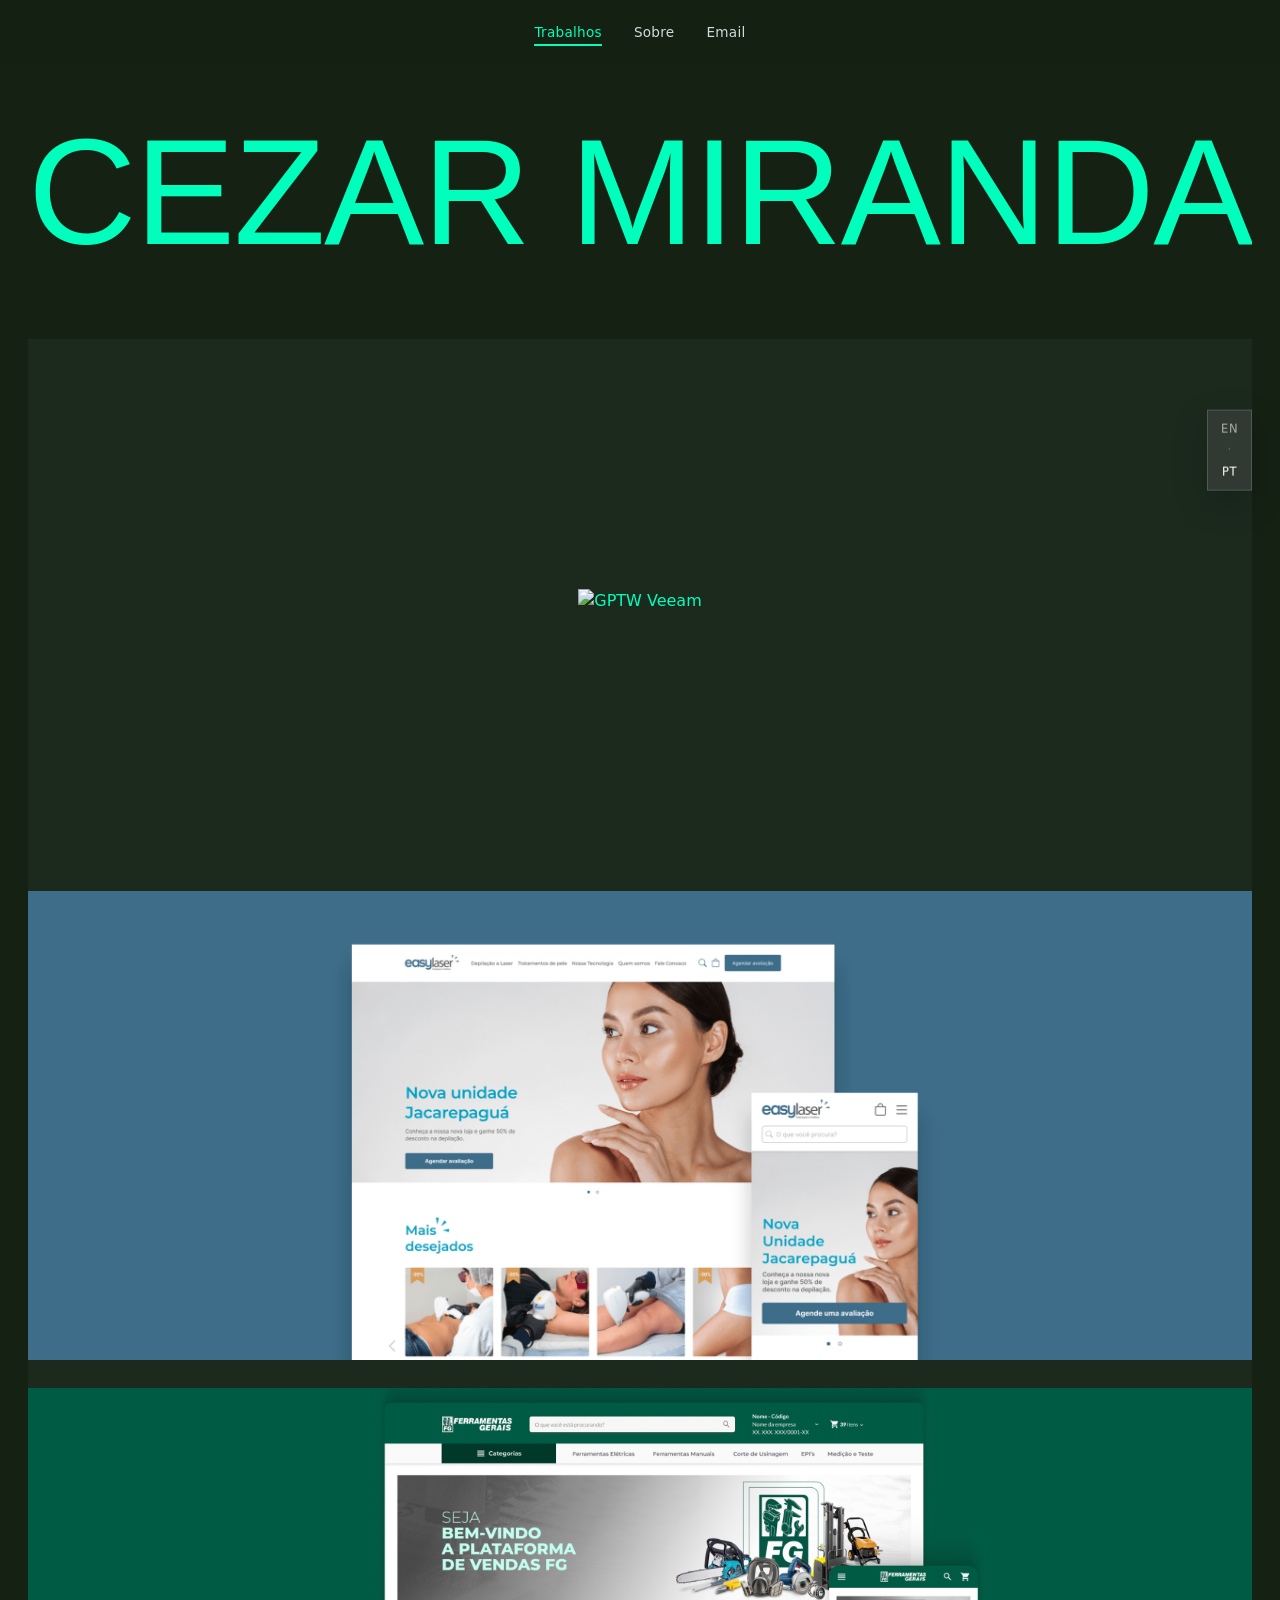
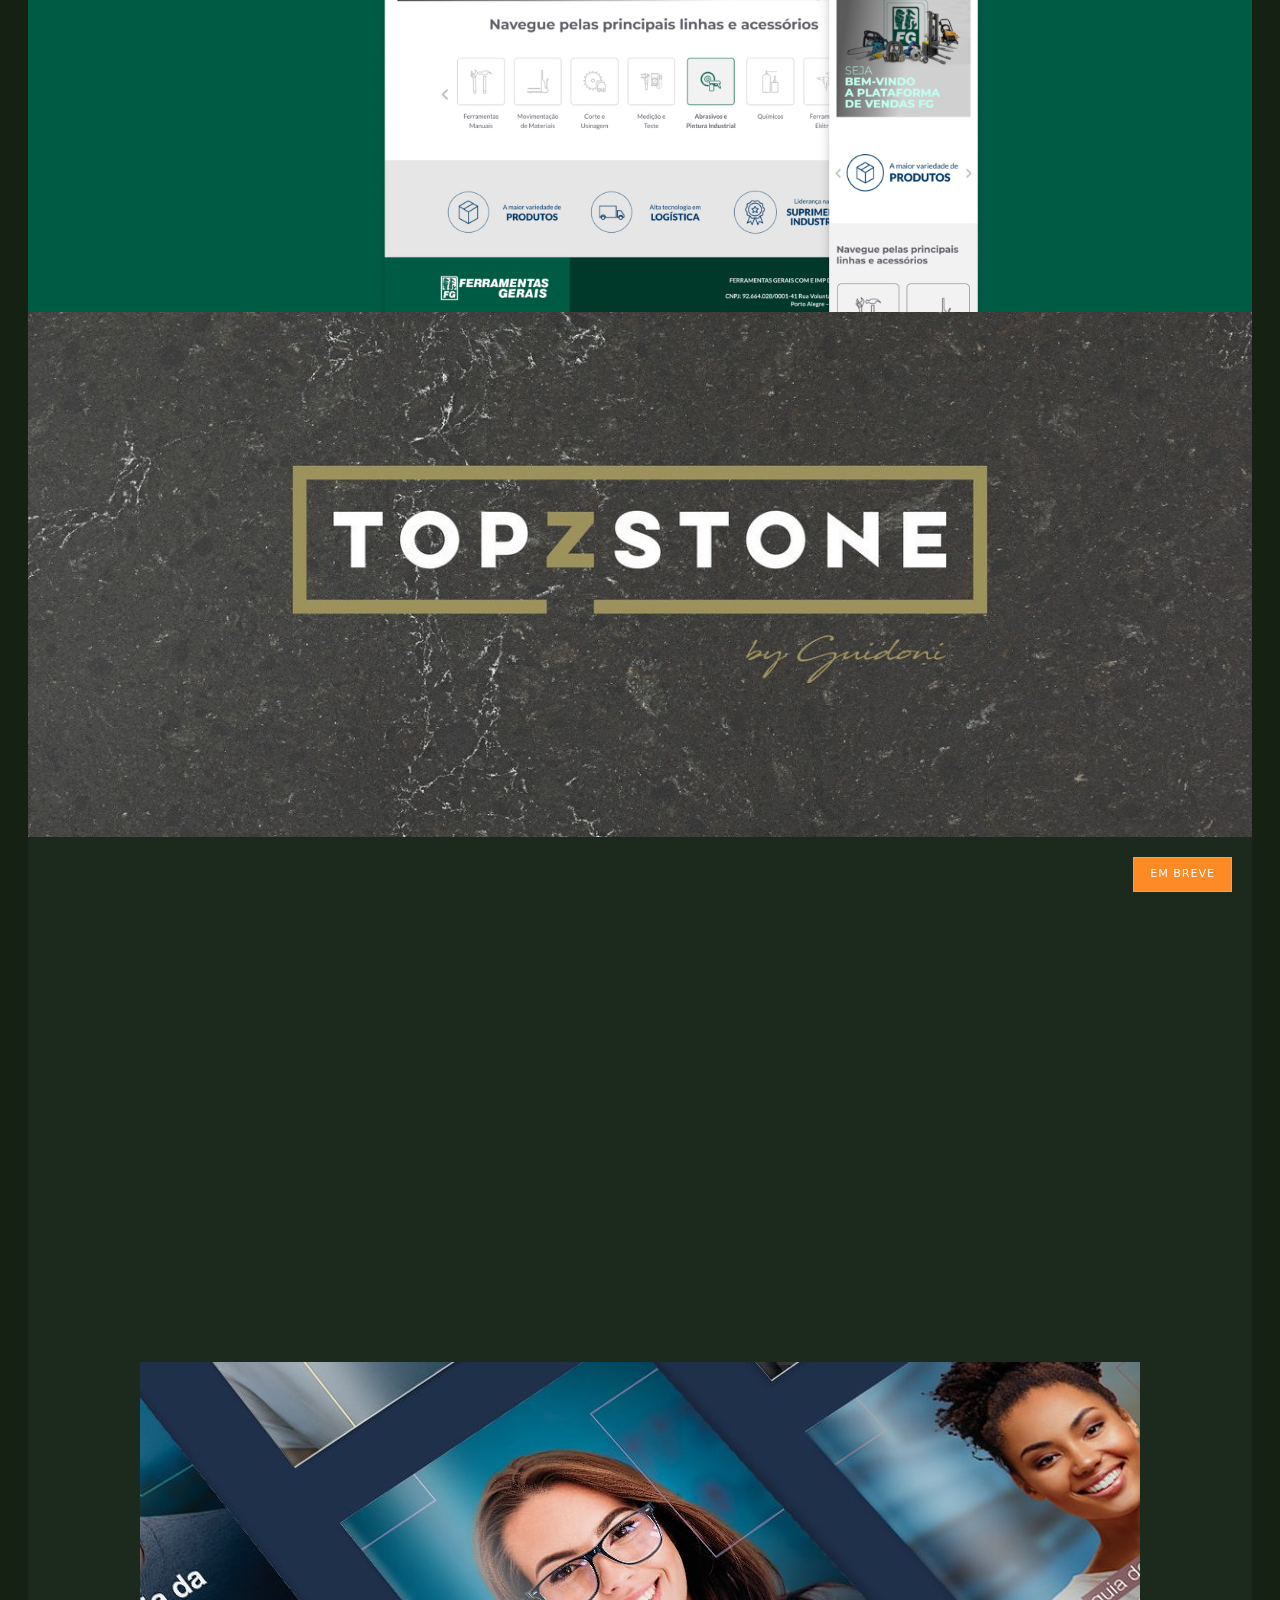
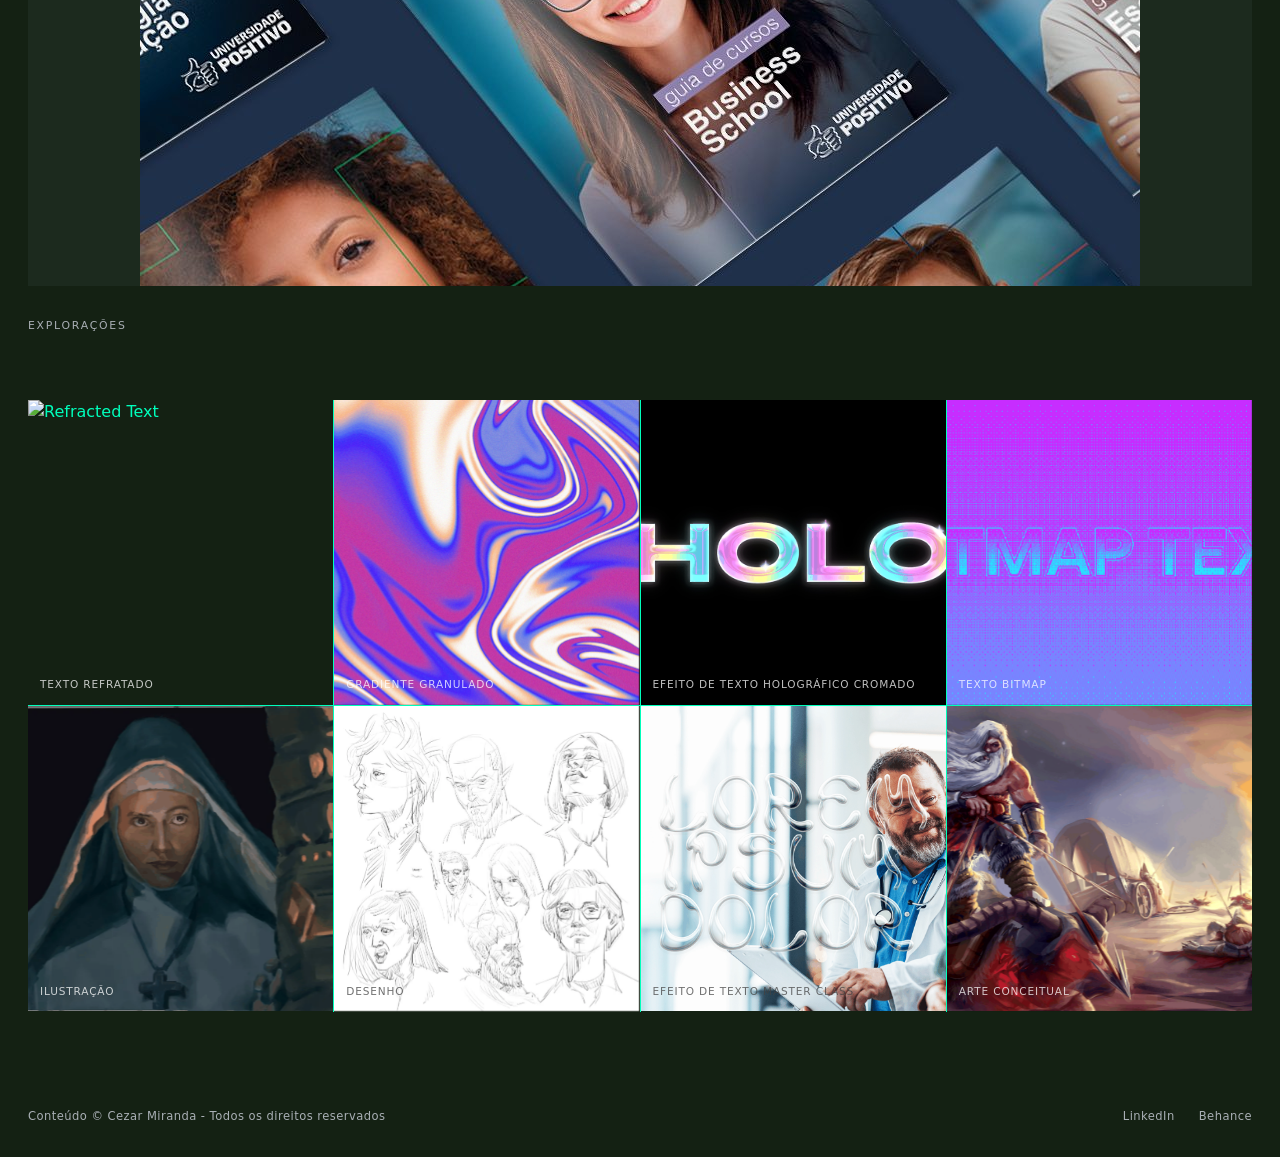
==== commit 562533ee: "Add files via upload" ====
--- a/index.html
+++ b/index.html
@@ -8,7 +8,7 @@
   <!-- Fontes -->
   <link rel="preconnect" href="https://fonts.googleapis.com">
   <link rel="preconnect" href="https://fonts.gstatic.com" crossorigin="">
-  <link href="https://fonts.googleapis.com/css2?family=Raleway:wght@200..700&family=Bebas+Neue&display=swap" rel="stylesheet">
+  <link href="https://fonts.googleapis.com/css2?family=Archivo:ital,wght@0,100..900;1,100..900&display=swap" rel="stylesheet">
 
   <!-- CSS -->
   <link rel="stylesheet" href="assets/css/global.css">
@@ -61,7 +61,10 @@
     <!-- 02 -->
     <a href="pages/case_gptw_veeam.html" class="project-item reveal">
       <div class="placeholder">
-        <img src="assets/img/gptw_01.jpg" alt="GPTW Veeam">
+        <picture>
+          <source media="(max-width: 600px)" srcset="assets/img/gptw_home_mobile.jpg">
+          <img src="assets/img/gptw_home.jpg" alt="GPTW Veeam">
+        </picture>
       </div>
       <div class="project-item__meta">
         <h2 class="project-item__title t-serif-md">GPTW Veeam
@@ -74,7 +77,10 @@
     <!-- 03 -->
     <a href="pages/case_easylaser.html" class="project-item reveal">
       <div class="placeholder">
-        <img src="assets/img/image_header.png" alt="Projeto">
+        <picture>
+          <source media="(max-width: 600px)" srcset="assets/img/image_header_mobile.png">
+          <img src="assets/img/image_header.png" alt="Projeto">
+        </picture>
       </div>
       <div class="project-item__meta">
         <h2 class="project-item__title t-serif-md">EasyLaser
@@ -86,9 +92,11 @@
 
     <!-- 04 -->
     <a href="pages/case_ferramentasgerais.html" class="project-item reveal">
-      <span class="new-badge">NEW</span>
-      <div class="placeholder">
-        <img src="assets/img/punch_out_header.jpg" alt="Projeto">
+      <div class="placeholder">
+        <picture>
+          <source media="(max-width: 600px)" srcset="assets/img/punch_out_header_mobile.jpg">
+          <img src="assets/img/punch_out_header.jpg" alt="Projeto">
+        </picture>
       </div>
       <div class="project-item__meta">
         <h2 class="project-item__title t-serif-md">Ferramentas Gerais
@@ -101,7 +109,10 @@
     <!-- 05 -->
     <a href="pages/case_topzstone.html" class="project-item reveal">
       <div class="placeholder">
-        <img src="assets/img/topsztone_01.jpg" alt="Projeto">
+        <picture>
+          <source media="(max-width: 600px)" srcset="assets/img/topsztone_01_mobile.jpg">
+          <img src="assets/img/topsztone_01.jpg" alt="Projeto">
+        </picture>
       </div>
       <div class="project-item__meta">
         <h2 class="project-item__title t-serif-md">Topzstone
@@ -129,7 +140,10 @@
     <!-- 07 -->
     <a href="pages/case_positivo.html" class="project-item reveal">
       <div class="placeholder">
-        <img src="assets/img/positivo_01.jpg" alt="Positivo">
+        <picture>
+          <source media="(max-width: 600px)" srcset="assets/img/positivo_01_mobile.jpg">
+          <img src="assets/img/positivo_01.jpg" alt="Positivo">
+        </picture>
       </div>
       <div class="project-item__meta">
         <h2 class="project-item__title t-serif-md">University Positivo
--- a/assets/css/global.css
+++ b/assets/css/global.css
@@ -13,23 +13,25 @@
 
 /* ─── TOKENS ─────────────────────────────────────────────── */
 :root {
+  color-scheme: dark;
+
   /* Cores */
-  --bg: #FFFFFF;
-  --bg-subtle: #F7F7F7;
-  --bg-muted: #EFEFEF;
-  --border: #E4E4E4;
-  --text: #111111;
-  --text-sec: #6B6B6B;
-  --text-ter: #A0A0A0;
+  --bg: #142113;
+  --bg-subtle: #1C2A1E;
+  --bg-muted: #243227;
+  --border: #00FFBC;
+  --text: #00FFBC;
+  --text-sec: #D4D9DD;
+  --text-ter: #A9AFB5;
 
   /* Tipografia */
-  --serif: 'Cabin', sans-serif;
-  --sans: 'DM Sans', system-ui, sans-serif;
+  --serif: 'Raleway', sans-serif;
+  --sans: 'Raleway', system-ui, sans-serif;
 
   /* Espaçamento base */
-  --pad-x: 2.5rem;
-  --pad-x-md: 1.75rem;
-  --pad-x-sm: 1.25rem;
+  --pad-x: 1.75rem;
+  --pad-x-md: 1.25rem;
+  --pad-x-sm: 1rem;
 }
 
 /* ─── BASE ───────────────────────────────────────────────── */
@@ -126,7 +128,7 @@
   grid-template-columns: 1fr auto 1fr;
   align-items: center;
   padding: 1.25rem var(--pad-x);
-  background: rgba(255, 255, 255, 0.9);
+  background: rgba(20, 33, 19, 0.85);
   backdrop-filter: blur(12px);
   -webkit-backdrop-filter: blur(12px);
   border: none;
@@ -158,6 +160,7 @@
   width: 14px;
   height: 14px;
   flex-shrink: 0;
+  color: #00FFBC;
 }
 
 .nav__links {
@@ -190,7 +193,7 @@
   bottom: -6px;
   width: 0;
   height: 2px;
-  background: #0559D3;
+  background: #00FFBC;
   transition: width 0.3s ease;
 }
 
@@ -269,7 +272,7 @@
   bottom: -4px;
   width: 0;
   height: 2px;
-  background: #0559D3;
+  background: #00FFBC;
   transition: width 0.3s ease;
 }
 
@@ -368,7 +371,7 @@
   display: flex;
   justify-content: space-between;
   align-items: center;
-  border-top: 1px solid var(--border);
+  border-top: none;
   font-size: 0.72rem;
   color: var(--text-ter);
   letter-spacing: 0.04em;
@@ -464,7 +467,9 @@
 .gradient-highlight {
   --mx: 50%;
   --my: 50%;
-  background-image: linear-gradient(90deg, #7EC4FF, #0559D3, #7EC4FF);
+  position: relative;
+  display: inline-block;
+  background-image: linear-gradient(90deg, #00FFBC, #00FFBC, #00FFBC);
   background-size: 200% 100%;
   -webkit-background-clip: text;
   background-clip: text;
@@ -487,8 +492,8 @@
    .gradient-highlight puro, sem este modificador. */
 .gradient-highlight--noise {
   background-image:
-    url("data:image/svg+xml;utf8,<svg xmlns='http://www.w3.org/2000/svg' width='150' height='150'><filter id='n'><feTurbulence type='fractalNoise' baseFrequency='0.85' numOctaves='3' stitchTiles='stitch'/><feColorMatrix type='matrix' values='0 0 0 0 1 0 0 0 0 1 0 0 0 0 1 0 0 0 0.25 0'/></filter><rect width='150' height='150' filter='url(%23n)'/></svg>"),
-    linear-gradient(90deg, #7EC4FF, #0559D3, #7EC4FF);
+    url("data:image/svg+xml;utf8,<svg xmlns='http://www.w3.org/2000/svg' width='150' height='150'><filter id='n'><feTurbulence type='fractalNoise' baseFrequency='0.85' numOctaves='3' stitchTiles='stitch'/><feColorMatrix type='matrix' values='0 0 0 0 1 0 0 0 0 1 0 0 0 0 1 0 0 0 0.6 0'/></filter><rect width='150' height='150' filter='url(%23n)'/></svg>"),
+    linear-gradient(90deg, #00FFBC, #00FFBC, #00FFBC);
   background-size: 160px 160px, 200% 100%;
   background-repeat: repeat, repeat;
   background-blend-mode: overlay;
@@ -511,13 +516,13 @@
 @media (hover: hover) and (pointer: fine) {
   .gradient-highlight:hover {
     animation-play-state: paused;
-    background-image: radial-gradient(circle at var(--mx) var(--my), #0559D3 0%, #7EC4FF 100%);
+    background-image: radial-gradient(circle at var(--mx) var(--my), #00FFBC 0%, #00FFBC 100%);
   }
 
   .gradient-highlight--noise:hover {
     background-image:
-      url("data:image/svg+xml;utf8,<svg xmlns='http://www.w3.org/2000/svg' width='150' height='150'><filter id='n'><feTurbulence type='fractalNoise' baseFrequency='0.85' numOctaves='3' stitchTiles='stitch'/><feColorMatrix type='matrix' values='0 0 0 0 1 0 0 0 0 1 0 0 0 0 1 0 0 0 0.25 0'/></filter><rect width='150' height='150' filter='url(%23n)'/></svg>"),
-      radial-gradient(circle at var(--mx) var(--my), #0559D3 0%, #7EC4FF 100%);
+      url("data:image/svg+xml;utf8,<svg xmlns='http://www.w3.org/2000/svg' width='150' height='150'><filter id='n'><feTurbulence type='fractalNoise' baseFrequency='0.85' numOctaves='3' stitchTiles='stitch'/><feColorMatrix type='matrix' values='0 0 0 0 1 0 0 0 0 1 0 0 0 0 1 0 0 0 0.6 0'/></filter><rect width='150' height='150' filter='url(%23n)'/></svg>"),
+      radial-gradient(circle at var(--mx) var(--my), #00FFBC 0%, #00FFBC 100%);
     background-size: 160px 160px, 100% 100%;
     background-repeat: repeat, no-repeat;
     background-blend-mode: overlay;
@@ -542,6 +547,7 @@
   width: 12px;
   height: 12px;
   flex-shrink: 0;
+  color: #00FFBC;
 }
 
 /* ─── REVEAL ANIMATION ───────────────────────────────────── */
--- a/assets/css/home.css
+++ b/assets/css/home.css
@@ -4,12 +4,12 @@
 
 /* ─── HERO ───────────────────────────────────────────────── */
 .hero {
-  min-height: 100svh;
   display: flex;
   flex-direction: column;
   justify-content: center;
   align-items: center;
-  padding: 0 var(--pad-x) 5rem;
+  padding: 8rem 0 2.5rem;
+  margin: 0 var(--pad-x);
   border: none;
 }
 
@@ -18,11 +18,12 @@
   width: 100%;
   margin: 0;
   color: var(--text);
-  font-family: 'Roboto', sans-serif;
-  font-weight: 800;
+  font-family: 'Bebas Neue', sans-serif;
+  font-weight: 400;
   text-transform: uppercase;
   text-align: center;
-  font-size: clamp(3.5rem, 15vw, 11.5rem);
+  white-space: nowrap;
+  font-size: clamp(2rem, 20vw, 14rem);
   line-height: 0.86;
   letter-spacing: -0.01em;
   opacity: 0;
@@ -87,6 +88,9 @@
 
 /* ─── PROJECTS ───────────────────────────────────────────── */
 .projects {
+  display: flex;
+  flex-direction: column;
+  gap: 0;
   padding: 0 var(--pad-x);
   border: none;
 }
@@ -100,15 +104,17 @@
 }
 
 .project-item {
-  display: grid;
-  grid-template-columns: 1fr 1fr;
-  gap: 3rem;
-  padding: 3.75rem 0;
+  display: block;
+  position: relative;
+  padding: 0;
   border: none;
-  align-items: center;
   text-decoration: none;
   color: inherit;
   transition: opacity 0.22s;
+}
+
+.project-item .placeholder {
+  aspect-ratio: 21 / 9;
 }
 
 /* bloqueados ("em breve"): mantém o dimming atual */
@@ -122,40 +128,43 @@
   transform: scale(1.06);
 }
 
-.project-item--featured {
-  grid-template-columns: 1fr;
-  gap: 1.5rem;
-}
-
-.project-item--featured .project-item__meta {
+/* Título só aparece no hover, sobreposto na imagem */
+.project-item__meta {
+  position: absolute;
+  inset: 0;
   display: flex;
-  flex-direction: row;
-  align-items: baseline;
-  justify-content: space-between;
-  gap: 2rem;
-}
-
-.project-item--featured .placeholder {
-  aspect-ratio: 21 / 9;
+  align-items: flex-end;
+  padding: 1.75rem;
+  background: linear-gradient(to top, rgba(0, 0, 0, 0.7), transparent 55%);
+  opacity: 0;
+  transition: opacity 0.3s ease;
+  pointer-events: none;
+}
+
+.project-item:hover .project-item__meta {
+  opacity: 1;
 }
 
 .project-item__title {
-  color: var(--text);
-}
-
-.project-item__desc {
-  font-size: 0.98rem;
-  color: var(--text-sec);
-  max-width: 340px;
-  line-height: 1.7;
-  margin-top: 0.75rem;
-}
-
-.project-item__tags {
-  display: flex;
-  flex-wrap: wrap;
-  gap: 0.5rem;
-  margin-top: 1.25rem;
+  color: #fff;
+  font-size: clamp(0.95rem, 1.3vw, 1.25rem);
+  line-height: 1.3;
+  letter-spacing: 0.02em;
+  text-transform: uppercase;
+}
+
+.project-item__title .highlight {
+  color: rgba(255, 255, 255, 0.7);
+}
+
+/* Badges ficam sempre visíveis, independente do hover */
+.project-item .soon-badge,
+.project-item .new-badge {
+  position: absolute;
+  top: 1.25rem;
+  right: 1.25rem;
+  margin-top: 0;
+  z-index: 2;
 }
 
 /* ─── VISUAL FEED ────────────────────────────────────────── */
@@ -202,7 +211,7 @@
   padding: 0.5rem 1rem;
   border-radius: 0;
 
-  background: #0559D3;
+  background: #00FFBC;
   border: 1px solid rgba(255, 255, 255, 0.14);
 
   color: #fff;
@@ -535,22 +544,14 @@
 /* ─── RESPONSIVE ─────────────────────────────────────────── */
 @media (max-width: 900px) {
   .hero {
-    padding: 0 var(--pad-x-md) 4rem;
+    padding: 7rem 0 1.5rem;
+    margin: 0 var(--pad-x-md);
   }
 
   .projects {
     padding: 0 var(--pad-x-md);
   }
 
-  .project-item {
-    gap: 2rem;
-  }
-
-  .project-item--featured .project-item__meta {
-    flex-direction: column;
-    gap: 0.5rem;
-  }
-
   .feed {
     padding: 2rem var(--pad-x-md) 3rem;
   }
@@ -562,31 +563,16 @@
 
 @media (max-width: 600px) {
   .hero {
-    padding: 0 var(--pad-x-sm) 3.5rem;
+    padding: 6rem 0 1.25rem;
+    margin: 0 var(--pad-x-sm);
   }
 
   .projects {
     padding: 0 var(--pad-x-sm);
   }
 
-  .project-item {
-    grid-template-columns: 1fr;
-    gap: 1.5rem;
-    padding: 2.5rem 0;
-  }
-
-  .project-item--featured .project-item__meta {
-    flex-direction: column;
-    gap: 0.5rem;
-  }
-
-  .project-item__desc {
-    max-width: 100%;
-  }
-
-  /* imagem primeiro no mobile para itens invertidos */
-  .project-item--img-first .placeholder {
-    order: -1;
+  .project-item__meta {
+    padding: 1.1rem;
   }
 
   .feed {
@@ -611,17 +597,6 @@
     height: 100%;
   }
 
-}
-
-/* Mantém a mesma proporção em TODOS os cards de projeto no mobile.
-   Sobrescreve tanto o quadrado padrão (.placeholder em global.css)
-   quanto o 21/9 dos cards em destaque, que senão ganhava por
-   especificidade e deixava alguns cards quadrados e outros retangulares. */
-@media (max-width: 768px) {
-  .project-item .placeholder {
-    aspect-ratio: 4 / 3;
-    height: auto;
-  }
 }
 
 /* ========================================
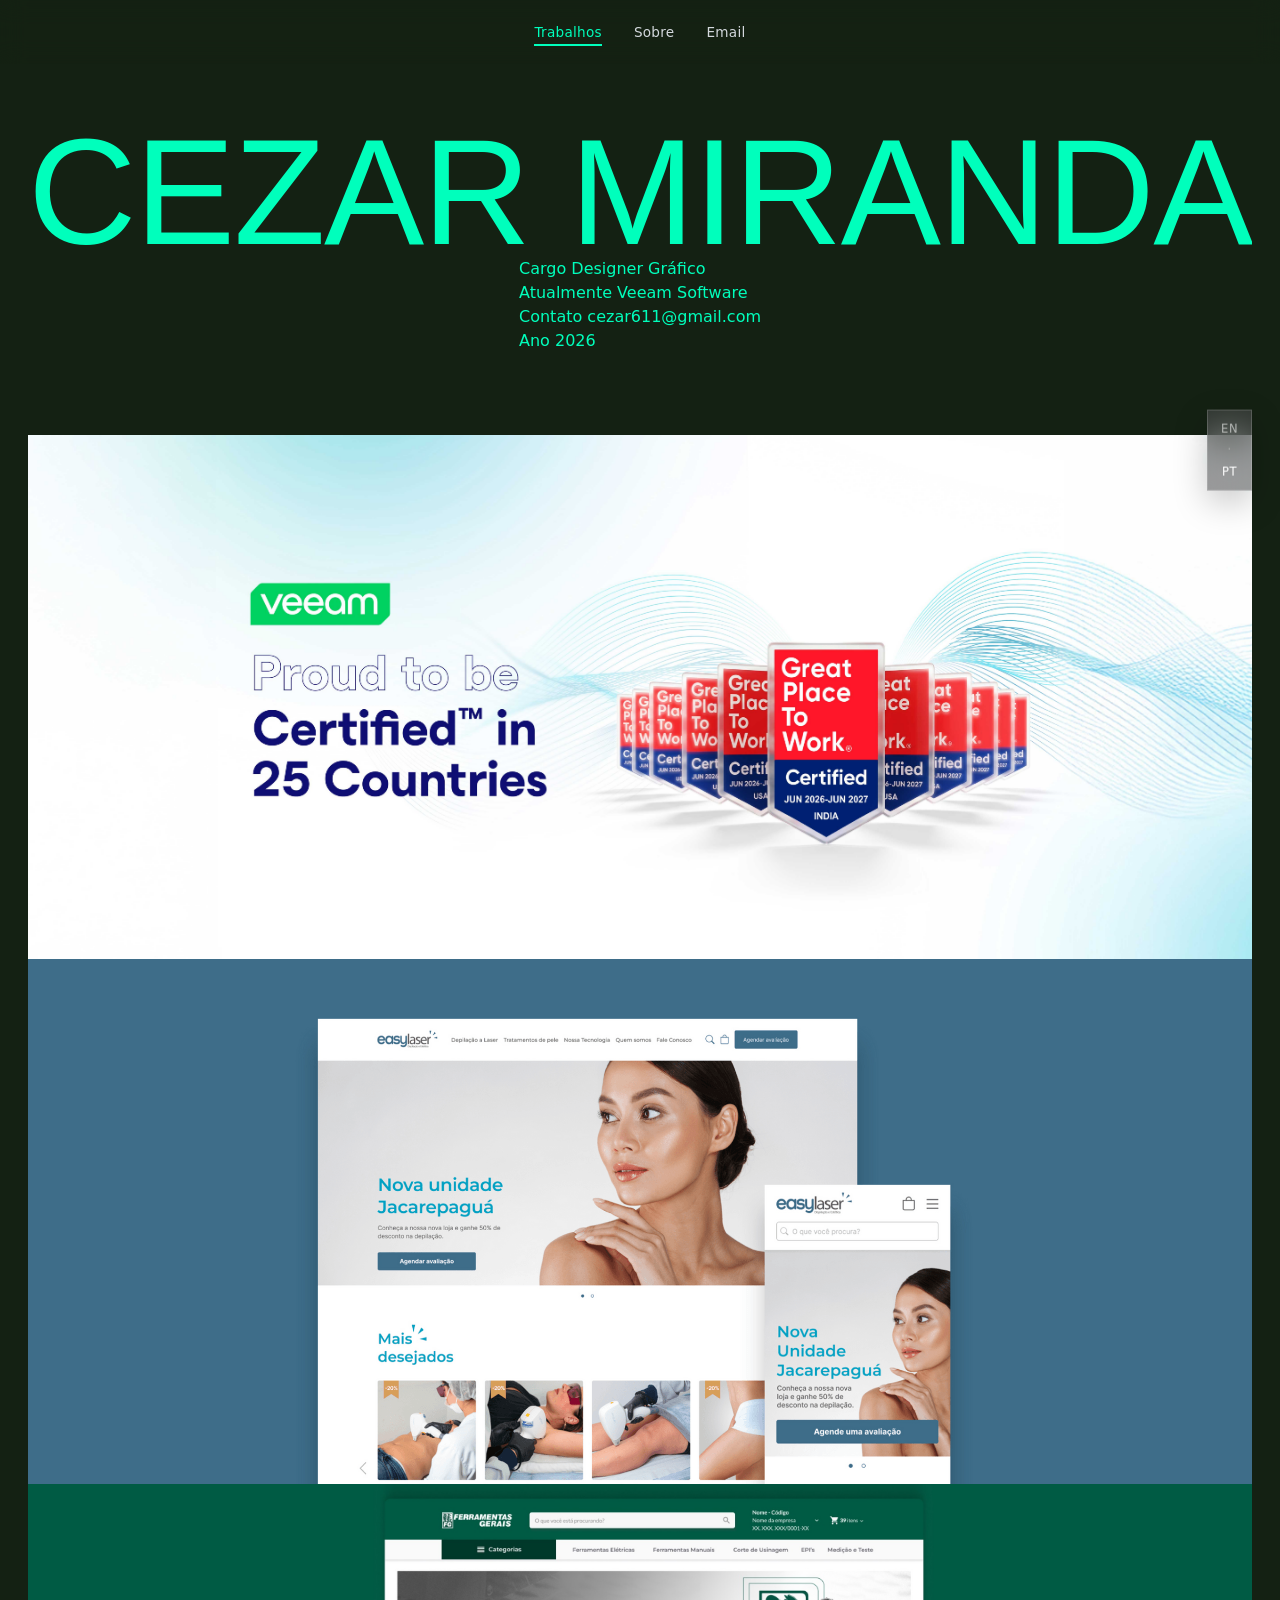
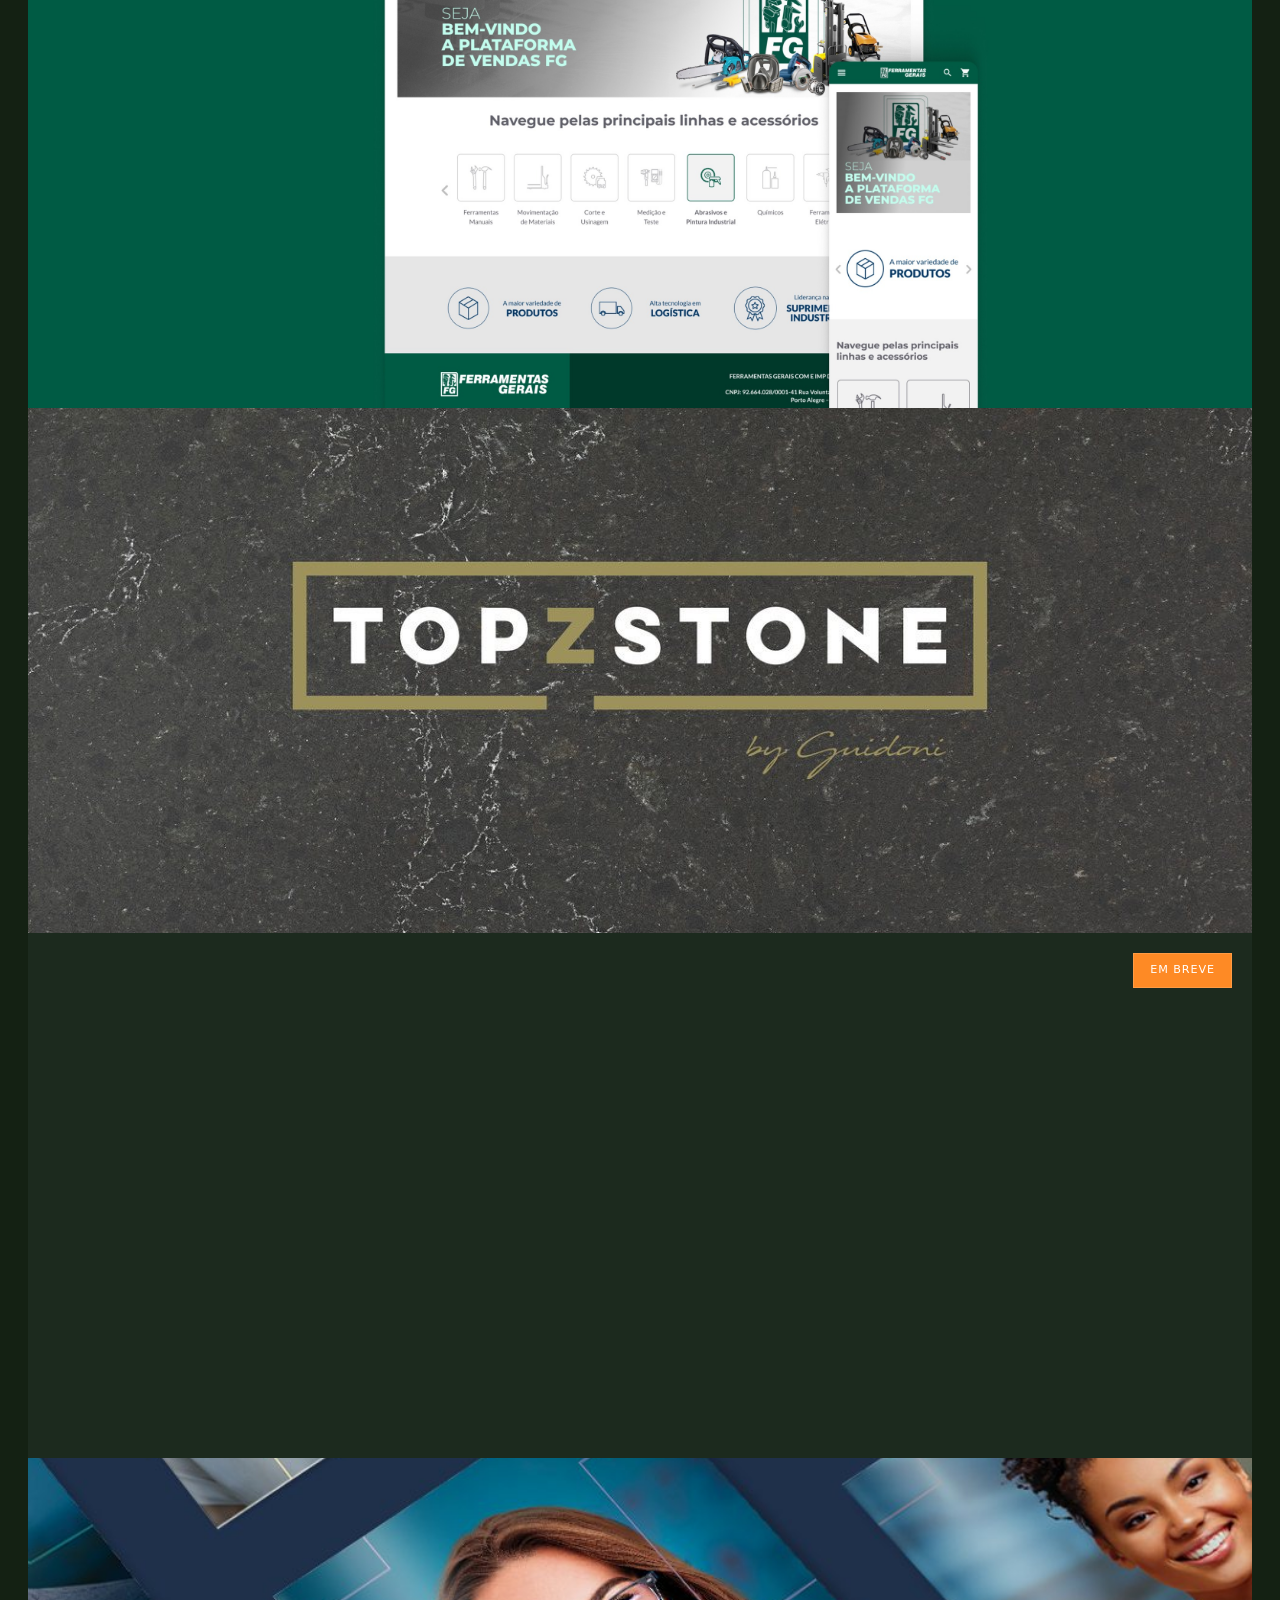
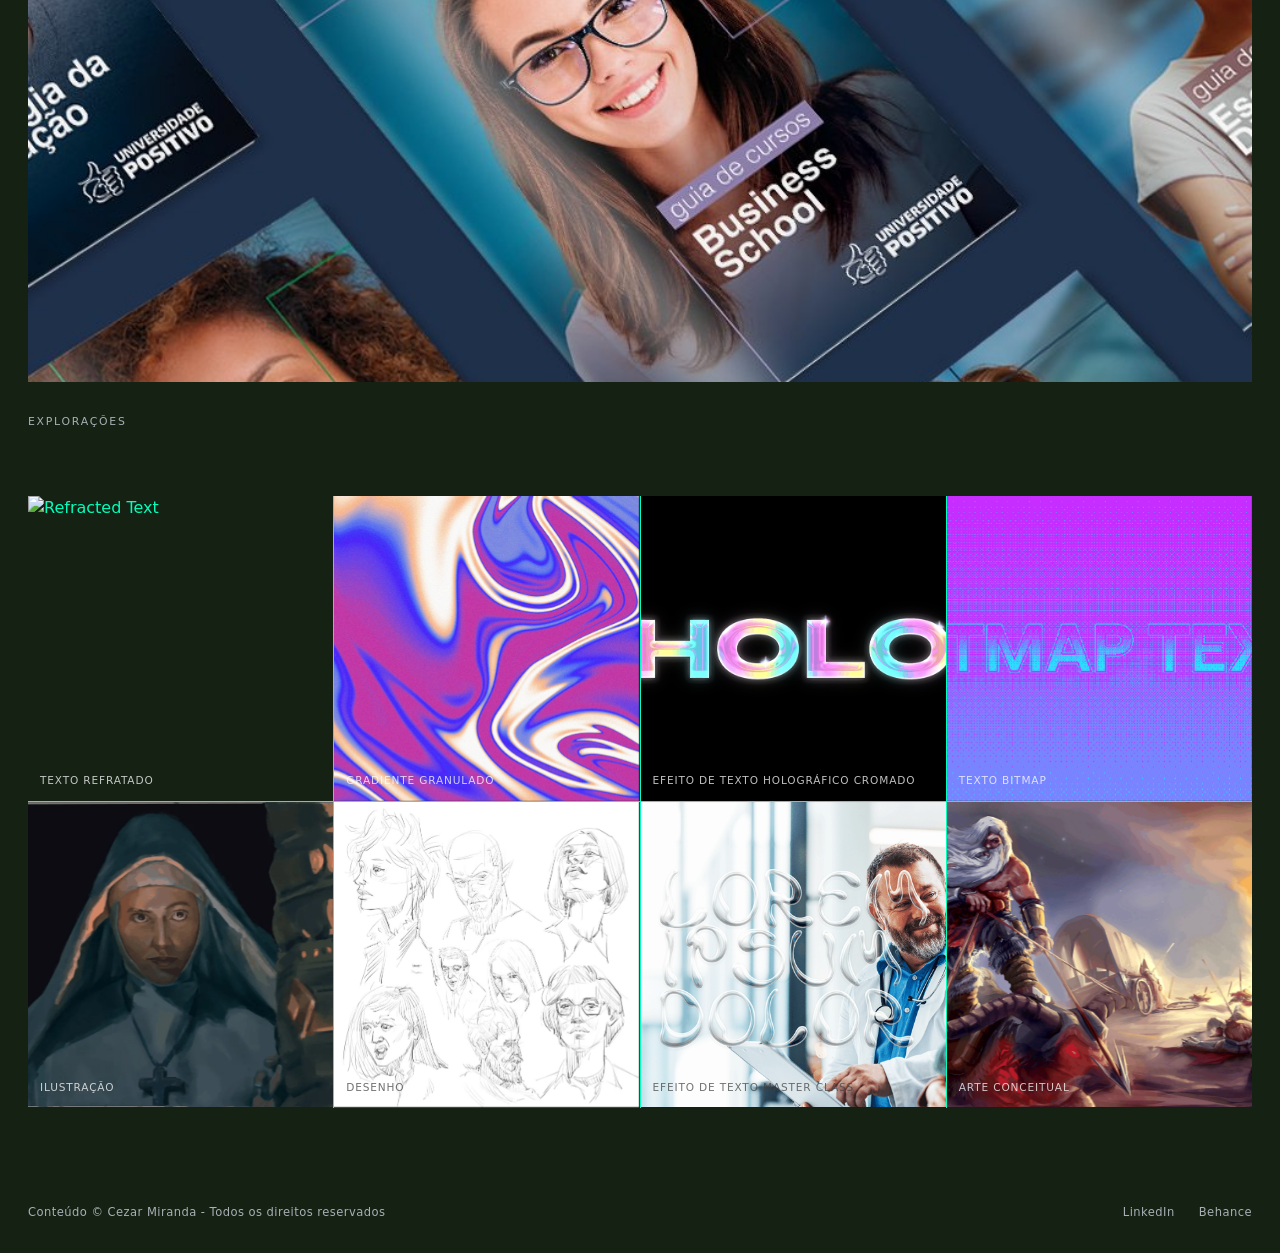
==== commit 42e53d2f: "Add files via upload" ====
--- a/index.html
+++ b/index.html
@@ -52,6 +52,30 @@
     <h1 class="hero__title">
       <span class="gradient-highlight">CEZAR MIRANDA</span>
     </h1>
+
+    <div class="hero__meta">
+      <div class="hero__meta-item">
+        <span class="hero__meta-label t-pt">Cargo</span>
+        <span class="hero__meta-label t-en">Role</span>
+        <span class="hero__meta-value t-pt">Designer Gráfico</span>
+        <span class="hero__meta-value t-en">Graphic Designer</span>
+      </div>
+      <div class="hero__meta-item">
+        <span class="hero__meta-label t-pt">Atualmente</span>
+        <span class="hero__meta-label t-en">Currently</span>
+        <span class="hero__meta-value">Veeam Software</span>
+      </div>
+      <div class="hero__meta-item">
+        <span class="hero__meta-label t-pt">Contato</span>
+        <span class="hero__meta-label t-en">Contact</span>
+        <span class="hero__meta-value"><a href="mailto:cezar611@gmail.com">cezar611@gmail.com</a></span>
+      </div>
+      <div class="hero__meta-item">
+        <span class="hero__meta-label t-pt">Ano</span>
+        <span class="hero__meta-label t-en">Year</span>
+        <span class="hero__meta-value">2026</span>
+      </div>
+    </div>
   </section>
 
   <!-- ─── PROJECTS ──────────────────────────────────────── -->
--- a/assets/css/global.css
+++ b/assets/css/global.css
@@ -25,8 +25,8 @@
   --text-ter: #A9AFB5;
 
   /* Tipografia */
-  --serif: 'Raleway', sans-serif;
-  --sans: 'Raleway', system-ui, sans-serif;
+  --serif: 'Archivo', sans-serif;
+  --sans: 'Archivo', system-ui, sans-serif;
 
   /* Espaçamento base */
   --pad-x: 1.75rem;
@@ -416,6 +416,10 @@
   overflow: hidden;
 }
 
+.placeholder picture {
+  display: contents;
+}
+
 .placeholder img,
 .placeholder video {
   width: 100%;
--- a/assets/css/home.css
+++ b/assets/css/home.css
@@ -18,7 +18,7 @@
   width: 100%;
   margin: 0;
   color: var(--text);
-  font-family: 'Bebas Neue', sans-serif;
+  font-family: 'Archivo', sans-serif;
   font-weight: 400;
   text-transform: uppercase;
   text-align: center;
@@ -568,11 +568,31 @@
   }
 
   .projects {
-    padding: 0 var(--pad-x-sm);
+    display: grid;
+    grid-template-columns: repeat(2, 1fr);
+    gap: 1px;
+    background: var(--border);
+    padding: 0;
+  }
+
+  .project-item .placeholder {
+    aspect-ratio: 1 / 1;
   }
 
   .project-item__meta {
-    padding: 1.1rem;
+    padding: 0.85rem;
+  }
+
+  .project-item__title {
+    font-size: 0.68rem;
+  }
+
+  .project-item .soon-badge,
+  .project-item .new-badge {
+    top: 0.6rem;
+    right: 0.6rem;
+    padding: 0.3rem 0.6rem;
+    font-size: 0.55rem;
   }
 
   .feed {
